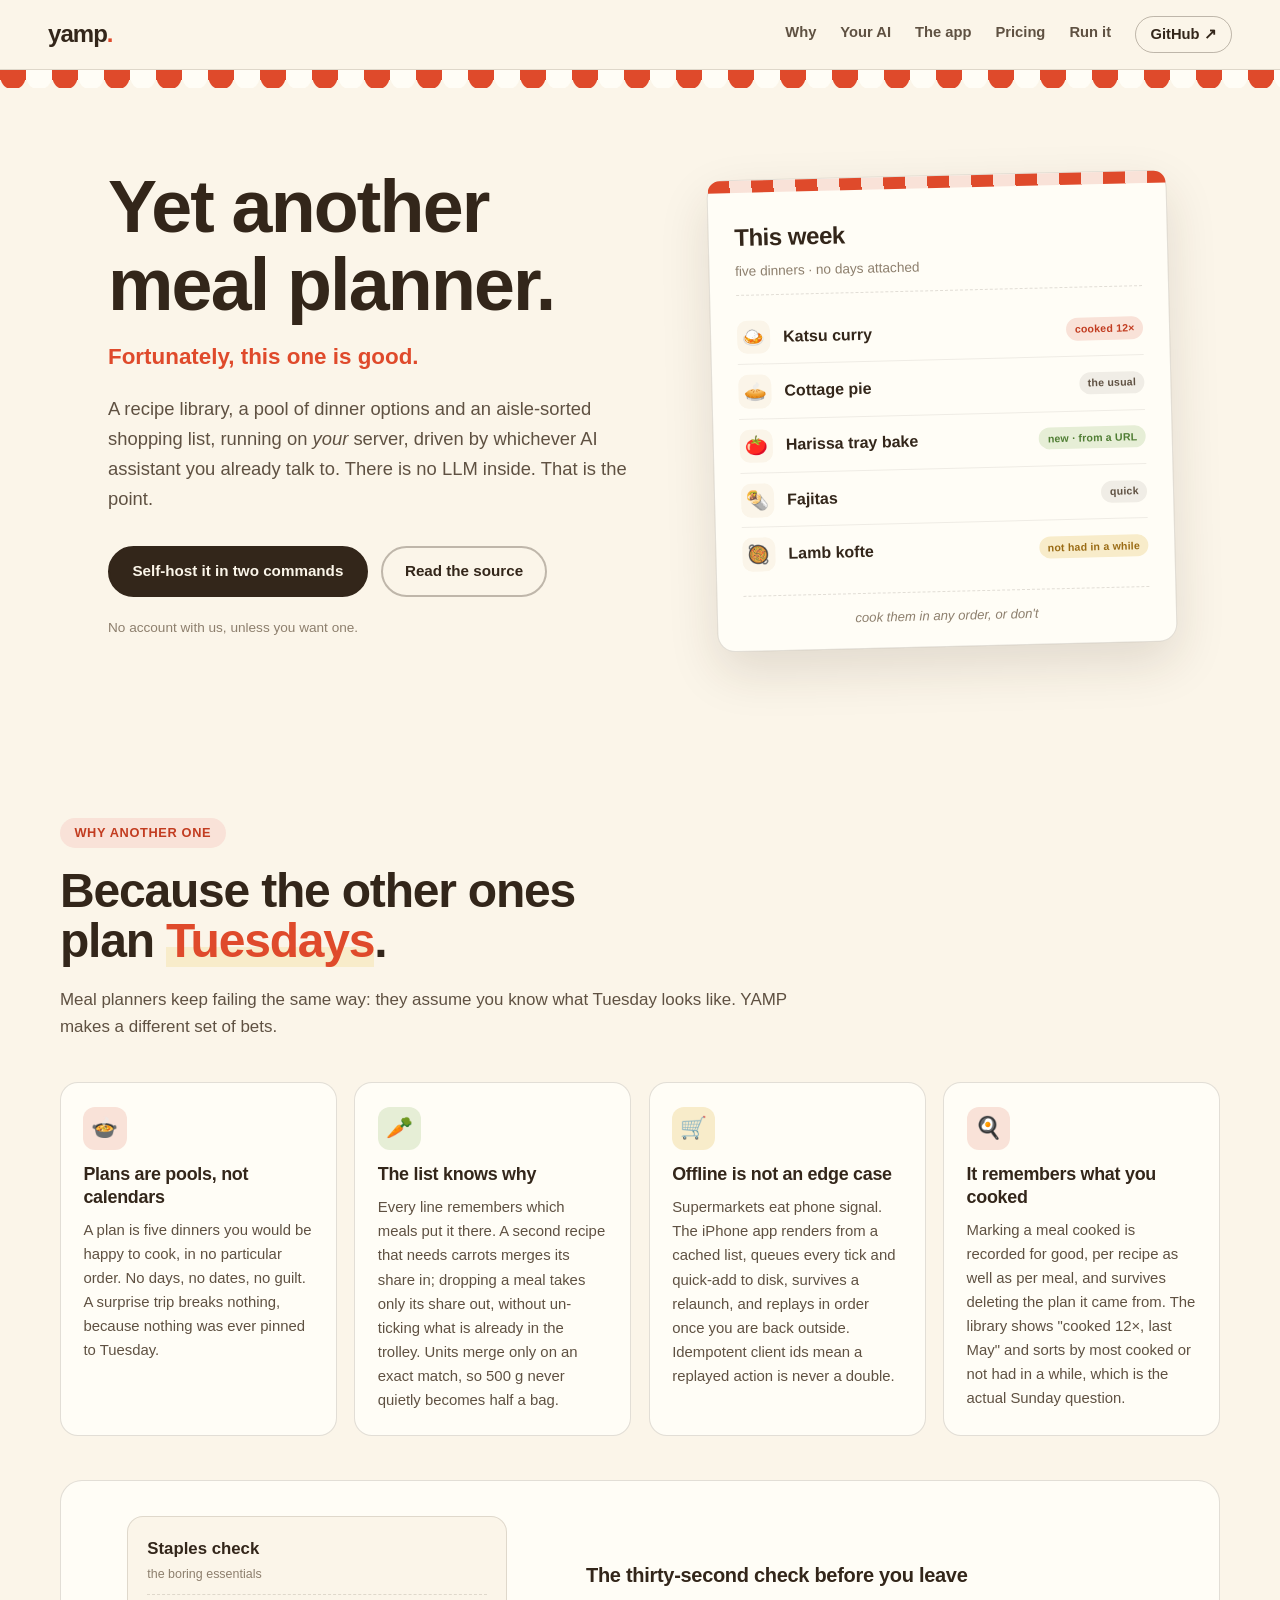
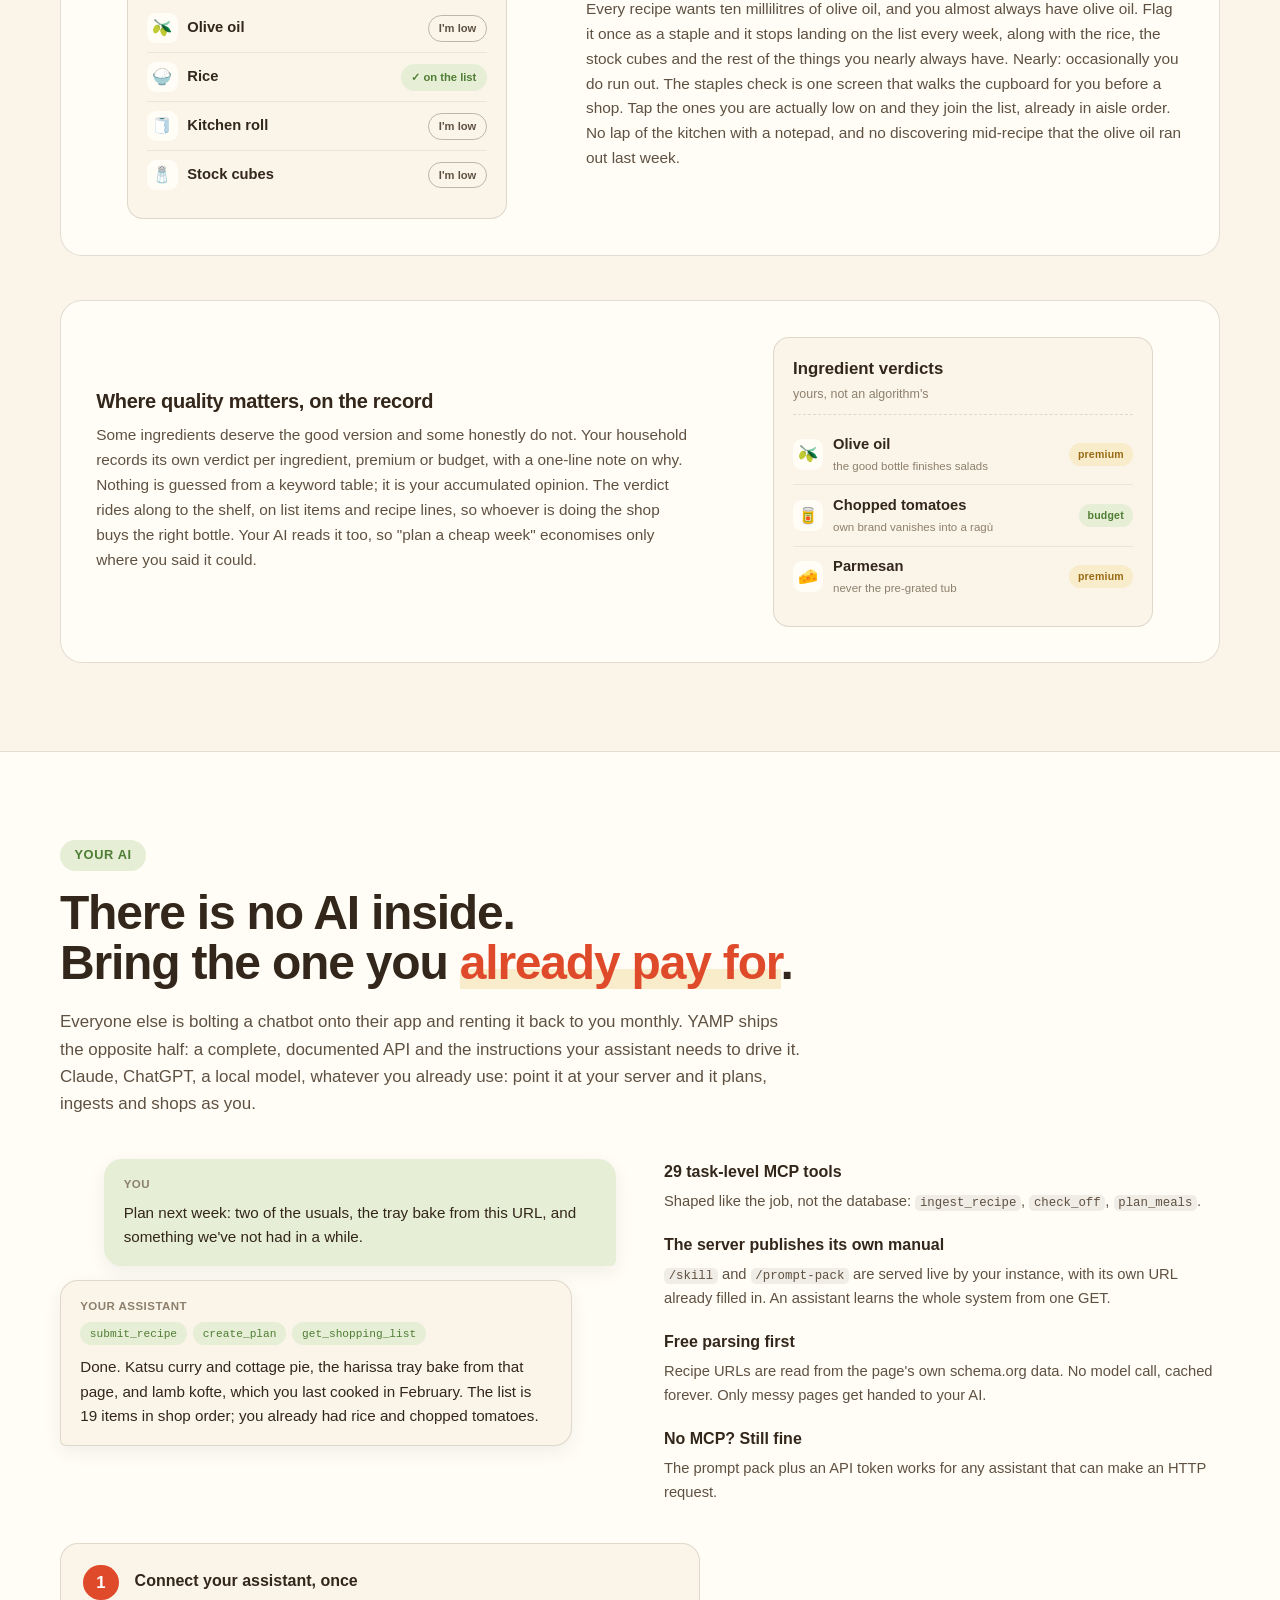
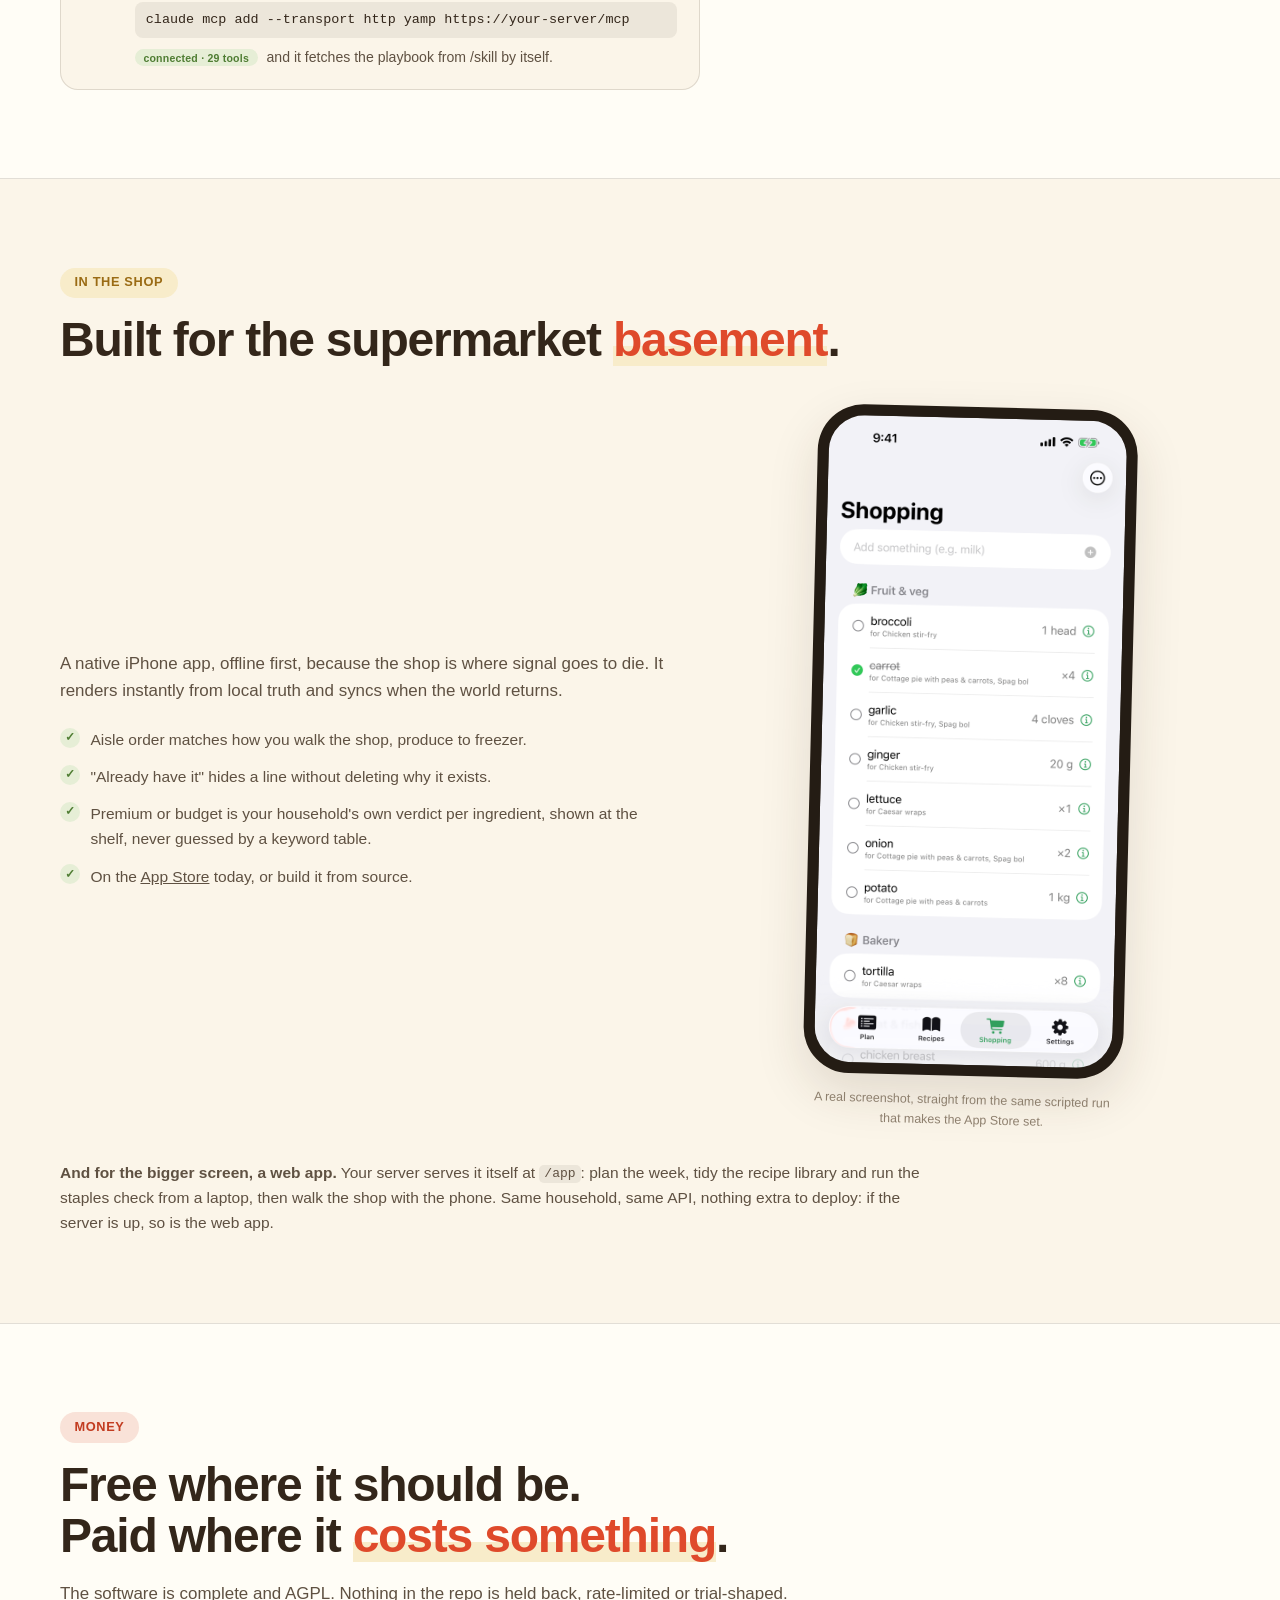
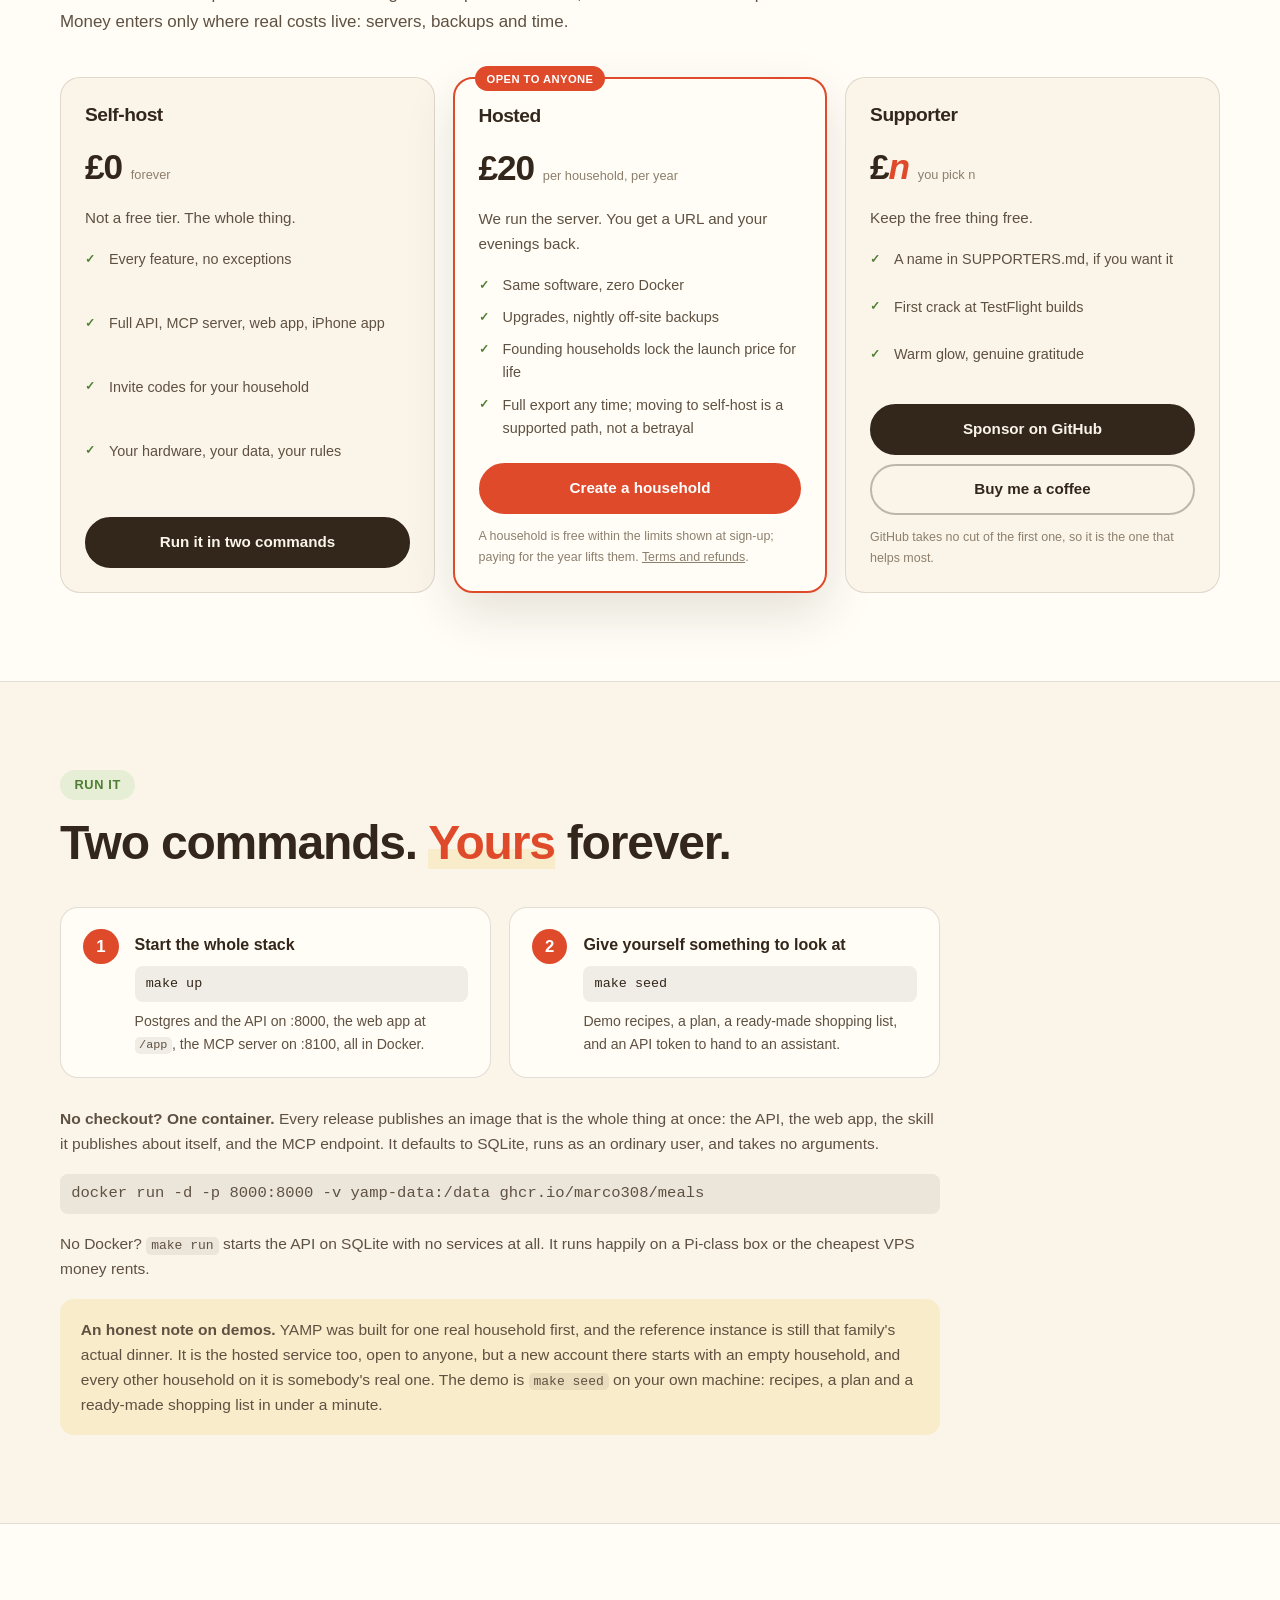
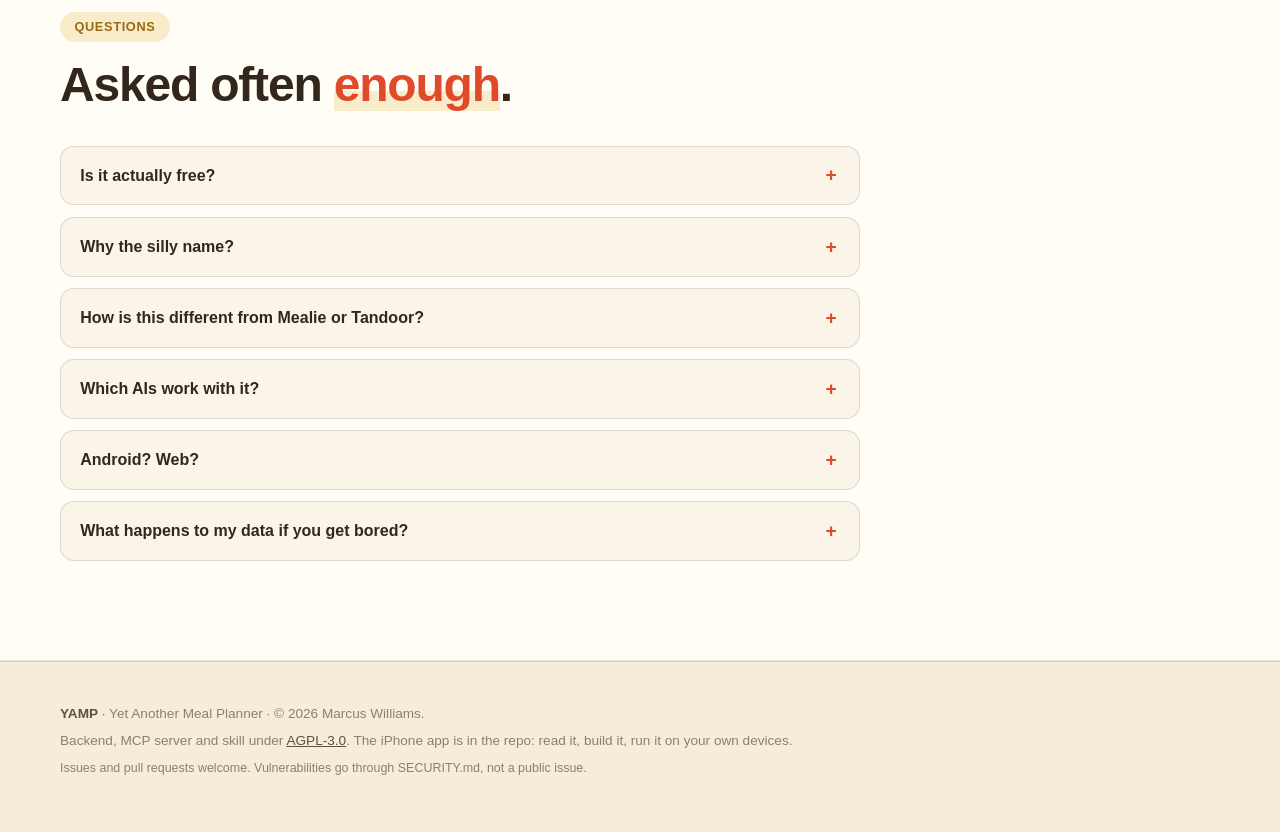
==== docs/index.html @ cab801c5 "Site: the hosted tier is open, not a waitlist The honest note on demos said registration on the refe" ====
<!doctype html>
<html lang="en-GB">
<head>
<meta charset="utf-8">
<meta name="viewport" content="width=device-width, initial-scale=1">
<title>YAMP · Yet Another Meal Planner</title>
<meta name="description" content="Yet Another Meal Planner: a self-hosted recipe library, meal-options planner and aisle-sorted shopping list, driven by whichever AI assistant you already use. AGPL, no LLM inside, free to run yourself, hosted if you'd rather.">
<meta name="theme-color" content="#fbf5e9">
<meta property="og:title" content="YAMP · Yet Another Meal Planner">
<meta property="og:description" content="Self-hosted. No LLM inside. Plans without days, a shopping list that knows why, and an API your own AI can drive.">
<meta property="og:type" content="website">
<!-- bump ?v= whenever site.css changes: the HTML is always revalidated,
     so a new query string forces every browser past its cached stylesheet -->
<link rel="stylesheet" href="assets/site.css?v=3">
<link rel="icon" href="data:image/svg+xml,<svg xmlns='http://www.w3.org/2000/svg' viewBox='0 0 100 100'><text y='.9em' font-size='90'>🍳</text></svg>">
</head>
<body>

<header class="masthead">
  <a class="wordmark" href="#top">yamp<span class="dot">.</span></a>
  <nav aria-label="Sections">
    <a href="#why">Why</a>
    <a href="#ai">Your AI</a>
    <a href="#app">The app</a>
    <a href="#pricing">Pricing</a>
    <a href="#run">Run it</a>
    <a class="ghost" href="https://github.com/marco308/meals">GitHub&nbsp;↗</a>
  </nav>
</header>
<div class="awning" aria-hidden="true"></div>

<main id="top">

<!-- ═══════════════════════════ hero ═══════════════════════════ -->
<section class="hero">
  <div class="hero-copy">
    <h1>Yet another <br>meal planner.</h1>
    <p class="punch">Fortunately, this one is good.</p>
    <p class="lede">
      A recipe library, a pool of dinner options and an aisle-sorted shopping
      list, running on <em>your</em> server, driven by whichever AI assistant
      you already talk to. There is no LLM inside. That is the point.
    </p>
    <div class="cta">
      <a class="btn" href="#run">Self-host it in two commands</a>
      <a class="btn ghost" href="https://github.com/marco308/meals">Read the source</a>
    </div>
    <p class="footnote">
      No account with us, unless you want one.
    </p>
  </div>

  <figure class="menu-card" aria-label="A weekly plan: five dinner options with no days attached">
    <div class="menu-awning" aria-hidden="true"></div>
    <p class="menu-title">This week</p>
    <p class="menu-sub">five dinners · no days attached</p>
    <ul class="menu-list">
      <li><span class="m-emoji">🍛</span><span class="m-name">Katsu curry</span><i class="tag red">cooked 12×</i></li>
      <li><span class="m-emoji">🥧</span><span class="m-name">Cottage pie</span><i class="tag plain">the usual</i></li>
      <li><span class="m-emoji">🍅</span><span class="m-name">Harissa tray bake</span><i class="tag green">new · from a URL</i></li>
      <li><span class="m-emoji">🌯</span><span class="m-name">Fajitas</span><i class="tag plain">quick</i></li>
      <li><span class="m-emoji">🥘</span><span class="m-name">Lamb kofte</span><i class="tag butter">not had in a while</i></li>
    </ul>
    <p class="menu-foot">cook them in any order, or don't</p>
  </figure>
</section>

<!-- ═══════════════════════ why another one ═══════════════════════ -->
<section id="why" class="band">
  <p class="kicker"><span class="k-tag red">Why another one</span></p>
  <h2>Because the other ones <br>plan <mark>Tuesdays</mark>.</h2>
  <p class="band-lede">
    Meal planners keep failing the same way: they assume you know what Tuesday
    looks like. YAMP makes a different set of bets.
  </p>

  <div class="cards">
    <article class="card">
      <span class="c-emoji tint-red">🍲</span>
      <h3>Plans are pools, not calendars</h3>
      <p>
        A plan is five dinners you would be happy to cook, in no particular
        order. No days, no dates, no guilt. A surprise trip breaks nothing,
        because nothing was ever pinned to Tuesday.
      </p>
    </article>
    <article class="card">
      <span class="c-emoji tint-green">🥕</span>
      <h3>The list knows why</h3>
      <p>
        Every line remembers which meals put it there. A second recipe that
        needs carrots merges its share in; dropping a meal takes only its share
        out, without un-ticking what is already in the trolley. Units merge
        only on an exact match, so 500&nbsp;g never quietly becomes half a bag.
      </p>
    </article>
    <article class="card">
      <span class="c-emoji tint-butter">🛒</span>
      <h3>Offline is not an edge case</h3>
      <p>
        Supermarkets eat phone signal. The iPhone app renders from a cached
        list, queues every tick and quick-add to disk, survives a relaunch,
        and replays in order once you are back outside. Idempotent client ids
        mean a replayed action is never a double.
      </p>
    </article>
    <article class="card">
      <span class="c-emoji tint-red">🍳</span>
      <h3>It remembers what you cooked</h3>
      <p>
        Marking a meal cooked is recorded for good, per recipe as well as per
        meal, and survives deleting the plan it came from. The library shows
        "cooked 12×, last May" and sorts by most cooked or not had in a
        while, which is the actual Sunday question.
      </p>
    </article>
  </div>

  <div class="staples">
    <div class="staples-mock" role="img" aria-label="The staples check: each staple with a button to say you are low on it">
      <p class="st-title">Staples check</p>
      <p class="st-sub">the boring essentials</p>
      <div class="st-row"><span class="st-emoji">🫒</span><span class="st-name">Olive oil</span><i class="st-btn">I'm low</i></div>
      <div class="st-row"><span class="st-emoji">🍚</span><span class="st-name">Rice</span><i class="st-btn added">✓ on the list</i></div>
      <div class="st-row"><span class="st-emoji">🧻</span><span class="st-name">Kitchen roll</span><i class="st-btn">I'm low</i></div>
      <div class="st-row"><span class="st-emoji">🧂</span><span class="st-name">Stock cubes</span><i class="st-btn">I'm low</i></div>
    </div>
    <div class="staples-copy">
      <h3>The thirty-second check before you leave</h3>
      <p>
        Every recipe wants ten millilitres of olive oil, and you almost always
        have olive oil. Flag it once as a staple and it stops landing on the
        list every week, along with the rice, the stock cubes and the rest of
        the things you nearly always have. Nearly: occasionally you do run
        out. The staples check is one screen that walks the cupboard for you
        before a shop. Tap the ones you are actually low on and they join the
        list, already in aisle order. No lap of the kitchen with a notepad,
        and no discovering mid-recipe that the olive oil ran out last week.
      </p>
    </div>
  </div>

  <div class="staples rev">
    <div class="staples-copy">
      <h3>Where quality matters, on the record</h3>
      <p>
        Some ingredients deserve the good version and some honestly do not.
        Your household records its own verdict per ingredient, premium or
        budget, with a one-line note on why. Nothing is guessed from a keyword
        table; it is your accumulated opinion. The verdict rides along to the
        shelf, on list items and recipe lines, so whoever is doing the shop
        buys the right bottle. Your AI reads it too, so "plan a cheap week"
        economises only where you said it could.
      </p>
    </div>
    <div class="staples-mock" role="img" aria-label="Ingredient verdicts: each ingredient marked premium or budget with the household's note">
      <p class="st-title">Ingredient verdicts</p>
      <p class="st-sub">yours, not an algorithm's</p>
      <div class="st-row">
        <span class="st-emoji">🫒</span>
        <span class="st-item"><span class="st-name">Olive oil</span><span class="st-note">the good bottle finishes salads</span></span>
        <i class="tag butter">premium</i>
      </div>
      <div class="st-row">
        <span class="st-emoji">🥫</span>
        <span class="st-item"><span class="st-name">Chopped tomatoes</span><span class="st-note">own brand vanishes into a ragù</span></span>
        <i class="tag green">budget</i>
      </div>
      <div class="st-row">
        <span class="st-emoji">🧀</span>
        <span class="st-item"><span class="st-name">Parmesan</span><span class="st-note">never the pre-grated tub</span></span>
        <i class="tag butter">premium</i>
      </div>
    </div>
  </div>
</section>

<!-- ═══════════════════════ your ai ═══════════════════════ -->
<section id="ai" class="band alt">
  <p class="kicker"><span class="k-tag green">Your AI</span></p>
  <h2>There is no AI inside. <br>Bring the one you <mark>already pay for</mark>.</h2>
  <p class="band-lede">
    Everyone else is bolting a chatbot onto their app and renting it back to
    you monthly. YAMP ships the opposite half: a complete, documented API and
    the instructions your assistant needs to drive it. Claude, ChatGPT, a
    local model, whatever you already use: point it at your server and it
    plans, ingests and shops as you.
  </p>

  <div class="split">
    <div class="chat" role="img" aria-label="Example conversation between a user and their AI assistant">
      <p class="turn you"><span>You</span>Plan next week: two of the usuals, the tray bake from this URL, and something we've not had in a while.</p>
      <p class="turn ai"><span>Your assistant</span>
        <span class="tools"><b>submit_recipe</b><b>create_plan</b><b>get_shopping_list</b></span>
        Done. Katsu curry and cottage pie, the harissa tray bake from that
        page, and lamb kofte, which you last cooked in February. The list is
        19 items in shop order; you already had rice and chopped tomatoes.
      </p>
    </div>

    <div class="facts">
      <div class="fact">
        <h4>29 task-level MCP tools</h4>
        <p>Shaped like the job, not the database: <span class="mono">ingest_recipe</span>, <span class="mono">check_off</span>, <span class="mono">plan_meals</span>.</p>
      </div>
      <div class="fact">
        <h4>The server publishes its own manual</h4>
        <p><span class="mono">/skill</span> and <span class="mono">/prompt-pack</span> are served live by your instance, with its own URL already filled in. An assistant learns the whole system from one GET.</p>
      </div>
      <div class="fact">
        <h4>Free parsing first</h4>
        <p>Recipe URLs are read from the page's own schema.org data. No model call, cached forever. Only messy pages get handed to your AI.</p>
      </div>
      <div class="fact">
        <h4>No MCP? Still fine</h4>
        <p>The prompt pack plus an API token works for any assistant that can make an HTTP request.</p>
      </div>
    </div>
  </div>

  <div class="steps one">
    <div class="step">
      <span class="s-num">1</span>
      <div>
        <p class="s-label">Connect your assistant, once</p>
        <p class="s-cmd">claude mcp add --transport http yamp https://your-server/mcp</p>
        <p class="s-note"><span class="tag green">connected · 29 tools</span> and it fetches the playbook from /skill by itself.</p>
      </div>
    </div>
  </div>
</section>

<!-- ═══════════════════════ the app ═══════════════════════ -->
<section id="app" class="band">
  <p class="kicker"><span class="k-tag butter">In the shop</span></p>
  <h2>Built for the supermarket <mark>basement</mark>.</h2>

  <div class="split reverse">
    <div class="app-copy">
      <p class="band-lede left">
        A native iPhone app, offline first, because the shop is where signal
        goes to die. It renders instantly from local truth and syncs when the
        world returns.
      </p>
      <ul class="ticks">
        <li>Aisle order matches how you walk the shop, produce to freezer.</li>
        <li>"Already have it" hides a line without deleting why it exists.</li>
        <li>Premium or budget is your household's own verdict per ingredient, shown at the shelf, never guessed by a keyword table.</li>
        <li>On the <a href="https://apps.apple.com/gb/app/yet-another-meal-planner/id6794266229">App&nbsp;Store</a> today, or build it from source.</li>
      </ul>
    </div>

    <figure class="shot-wrap">
      <div class="bezel">
        <img src="assets/app-shopping-list.png" width="660" height="1434"
             alt="The shopping list mid-shop: items grouped by aisle, a few already ticked, and under each item the meals that need it">
      </div>
      <figcaption>A real screenshot, straight from the same scripted run that makes the App&nbsp;Store set.</figcaption>
    </figure>
  </div>

  <div class="run-notes">
    <p>
      <b>And for the bigger screen, a web app.</b> Your server serves it
      itself at <span class="mono">/app</span>: plan the week, tidy the
      recipe library and run the staples check from a laptop, then walk the
      shop with the phone. Same household, same API, nothing extra to
      deploy: if the server is up, so is the web app.
    </p>
  </div>
</section>

<!-- ═══════════════════════ pricing ═══════════════════════ -->
<section id="pricing" class="band alt">
  <p class="kicker"><span class="k-tag red">Money</span></p>
  <h2>Free where it should be. <br>Paid where it <mark>costs something</mark>.</h2>
  <p class="band-lede">
    The software is complete and AGPL. Nothing in the repo is held back,
    rate-limited or trial-shaped. Money enters only where real costs live:
    servers, backups and time.
  </p>

  <div class="tiers">
    <article class="tier">
      <h3>Self-host</h3>
      <p class="price">£0 <span>forever</span></p>
      <p class="tier-lede">Not a free tier. The whole thing.</p>
      <ul>
        <li>Every feature, no exceptions</li>
        <li>Full API, MCP server, web app, iPhone app</li>
        <li>Invite codes for your household</li>
        <li>Your hardware, your data, your rules</li>
      </ul>
      <a class="btn" href="#run">Run it in two commands</a>
    </article>

    <article class="tier featured">
      <p class="flag">open to anyone</p>
      <h3>Hosted</h3>
      <p class="price">£20 <span>per household, per year</span></p>
      <p class="tier-lede">We run the server. You get a URL and your evenings back.</p>
      <ul>
        <li>Same software, zero Docker</li>
        <li>Upgrades, nightly off-site backups</li>
        <li>Founding households lock the launch price for life</li>
        <li>Full export any time; moving to self-host is a supported path, not a betrayal</li>
      </ul>
      <a class="btn hot" href="https://meals.marcuslab.uk/app/">Create a household</a>
      <p class="small">A household is free within the limits shown at sign-up; paying for the year lifts them. <a href="https://meals.marcuslab.uk/terms">Terms and refunds</a>.</p>
    </article>

    <article class="tier">
      <h3>Supporter</h3>
      <p class="price">£<em>n</em> <span>you pick n</span></p>
      <p class="tier-lede">Keep the free thing free.</p>
      <ul>
        <li>A name in SUPPORTERS.md, if you want it</li>
        <li>First crack at TestFlight builds</li>
        <li>Warm glow, genuine gratitude</li>
      </ul>
      <a class="btn" href="https://github.com/sponsors/marco308">Sponsor on GitHub</a>
      <a class="btn ghost" href="https://buymeacoffee.com/marcuslab">Buy me a coffee</a>
      <p class="small">GitHub takes no cut of the first one, so it is the one that helps most.</p>
    </article>
  </div>

</section>

<!-- ═══════════════════════ run it ═══════════════════════ -->
<section id="run" class="band">
  <p class="kicker"><span class="k-tag green">Run it</span></p>
  <h2>Two commands. <mark>Yours</mark> forever.</h2>

  <div class="steps">
    <div class="step">
      <span class="s-num">1</span>
      <div>
        <p class="s-label">Start the whole stack</p>
        <p class="s-cmd">make up</p>
        <p class="s-note">Postgres and the API on :8000, the web app at <span class="mono">/app</span>, the MCP server on :8100, all in Docker.</p>
      </div>
    </div>
    <div class="step">
      <span class="s-num">2</span>
      <div>
        <p class="s-label">Give yourself something to look at</p>
        <p class="s-cmd">make seed</p>
        <p class="s-note">Demo recipes, a plan, a ready-made shopping list, and an API token to hand to an assistant.</p>
      </div>
    </div>
  </div>

  <div class="run-notes">
    <p>
      <b>No checkout? One container.</b> Every release publishes an image that
      is the whole thing at once: the API, the web app, the skill it publishes
      about itself, and the MCP endpoint. It defaults to SQLite, runs as an
      ordinary user, and takes no arguments.
    </p>
    <p class="s-cmd">docker run -d -p 8000:8000 -v yamp-data:/data ghcr.io/marco308/meals</p>
    <p>
      No Docker? <span class="mono">make run</span> starts the API on SQLite
      with no services at all. It runs happily on a Pi-class box or the
      cheapest VPS money rents.
    </p>
    <p class="honest">
      <b>An honest note on demos.</b> YAMP was built for one real household
      first, and the reference instance is still that family's actual
      dinner. It is the hosted service too, open to anyone, but a new
      account there starts with an empty household, and every other
      household on it is somebody's real one. The demo is
      <span class="mono">make seed</span> on your own machine: recipes, a
      plan and a ready-made shopping list in under a minute.
    </p>
  </div>
</section>

<!-- ═══════════════════════ faq ═══════════════════════ -->
<section id="faq" class="band alt">
  <p class="kicker"><span class="k-tag butter">Questions</span></p>
  <h2>Asked often <mark>enough</mark>.</h2>

  <div class="faq">
    <details>
      <summary>Is it actually free?</summary>
      <p>
        Yes. AGPL-3.0, the whole application. The hosted tier exists because
        some people would rather pay than run Docker, not because the free
        one is crippled.
      </p>
    </details>
    <details>
      <summary>Why the silly name?</summary>
      <p>
        Because the world did not need another meal planner, and yet the
        existing ones kept planning Tuesdays. The name keeps us honest about
        what this is: the meal planner you end up writing after the others
        annoy you.
      </p>
    </details>
    <details>
      <summary>How is this different from Mealie or Tandoor?</summary>
      <p>
        They are excellent recipe managers with big communities; if you want a
        recipe wiki, use them happily. YAMP is a planning and shopping tool
        first: plans without days, a provenance-aware list that works in a
        basement, and an API designed to be driven by an AI rather than
        browsed by a human. Run it next to Mealie. It will not be offended.
      </p>
    </details>
    <details>
      <summary>Which AIs work with it?</summary>
      <p>
        Anything that speaks MCP connects in one command. Anything that can
        make an HTTP request works with the prompt pack and a token. The
        server itself has no LLM and never calls one, so there is no model
        bill hiding in your grocery list.
      </p>
    </details>
    <details>
      <summary>Android? Web?</summary>
      <p>
        Web ships in the box: your server serves the web app itself at
        <span class="mono">/app</span>, same-origin with the API, nothing
        extra to run. The API is open and documented, and the iPhone and web
        apps are just two clients of it; an Android client is a pull request
        we would take seriously, and your AI can already drive everything
        from any platform today.
      </p>
    </details>
    <details>
      <summary>What happens to my data if you get bored?</summary>
      <p>
        Self-hosters: nothing, which is the point. Hosted households: full
        export at any time, and the exact same software runs at home. The bus
        factor is documented rather than denied.
      </p>
    </details>
  </div>
</section>

</main>

<footer>
  <p><b>YAMP</b> · Yet Another Meal Planner · © 2026 Marcus Williams.</p>
  <p>
    Backend, MCP server and skill under
    <a href="https://github.com/marco308/meals/blob/main/LICENSE">AGPL-3.0</a>.
    The iPhone app is in the repo: read it, build it, run it on your own devices.
  </p>
  <p class="thin">
    Issues and pull requests welcome. Vulnerabilities go through SECURITY.md,
    not a public issue.
  </p>
</footer>

</body>
</html>
---- docs/assets/site.css ----
/* YAMP marketing page.
   Aesthetic: Sunday market. Warm cream, rounded friendly type, awning
   stripes, food-forward props (a weekly menu card, a phone in the shop).
   Hand-written, no build step, no JavaScript, no external requests:
   this file and index.html are the whole site. */

:root {
  --cream:     #fbf5e9;
  --cream-2:   #f5edda;
  --card:      #fffdf6;
  --ink:       #33261a;
  --ink-soft:  #5f5142;
  --ink-mute:  #8d7f6d;
  --tomato:    #df4a2b;
  --tomato-dk: #c23c20;
  --leek:      #4f7d33;
  --butter:    #e8a53a;
  --tint-red:    #f9e2d8;
  --tint-green:  #e6eed6;
  --tint-butter: #f8ecca;
  --line:      rgba(51, 38, 26, .14);
  --line-2:    rgba(51, 38, 26, .3);

  --display: ui-rounded, "SF Pro Rounded", -apple-system, BlinkMacSystemFont, "Segoe UI", Roboto, sans-serif;
  --body: -apple-system, BlinkMacSystemFont, "Segoe UI", Roboto, "Helvetica Neue", Arial, sans-serif;
  --mono: ui-monospace, "SF Mono", Menlo, Consolas, monospace;

  --page: 1160px;
  --ease: cubic-bezier(.22, 1, .36, 1);
  --shadow: 0 20px 50px rgba(51, 38, 26, .13);
}

*, *::before, *::after { box-sizing: border-box; }

html { scroll-behavior: smooth; }

body {
  margin: 0;
  background: var(--cream);
  color: var(--ink);
  font-family: var(--body);
  font-size: 17px;
  line-height: 1.62;
  -webkit-font-smoothing: antialiased;
  overflow-x: hidden;
}

a { color: inherit; }
em { font-style: italic; }

h1, h2, h3 {
  font-family: var(--display);
  font-weight: 800;
  letter-spacing: -.025em;
  line-height: 1.05;
  margin: 0;
}

mark {
  background: linear-gradient(transparent 62%, var(--tint-butter) 62%);
  color: var(--tomato);
}

.mono {
  font-family: var(--mono);
  font-size: .84em;
  background: rgba(51, 38, 26, .07);
  padding: .1em .38em;
  border-radius: 5px;
  white-space: nowrap;
}

::selection { background: var(--tomato); color: var(--cream); }

/* ── little labels used everywhere ────────────────────────────────── */

.tag {
  font-style: normal;
  font-family: var(--display);
  font-weight: 700;
  font-size: .66rem;
  letter-spacing: .02em;
  border-radius: 999px;
  padding: .16rem .55rem;
  white-space: nowrap;
}
.tag.red    { background: var(--tint-red); color: var(--tomato-dk); }
.tag.green  { background: var(--tint-green); color: var(--leek); }
.tag.butter { background: var(--tint-butter); color: #9a6b14; }
.tag.plain  { background: rgba(51, 38, 26, .07); color: var(--ink-soft); }

/* ── masthead + awning ────────────────────────────────────────────── */

.masthead {
  position: sticky;
  top: 0;
  z-index: 100;
  display: flex;
  align-items: center;
  justify-content: space-between;
  gap: 2rem;
  padding: .95rem clamp(1.2rem, 4vw, 3rem);
  background: color-mix(in srgb, var(--cream) 88%, transparent);
  backdrop-filter: blur(10px);
  border-bottom: 1px solid var(--line);
}

.wordmark {
  font-family: var(--display);
  font-size: 1.5rem;
  font-weight: 800;
  letter-spacing: -.04em;
  text-decoration: none;
}
.wordmark .dot { color: var(--tomato); }

.masthead nav {
  display: flex;
  align-items: center;
  gap: 1.5rem;
  font-family: var(--display);
  font-weight: 600;
  font-size: .92rem;
}
.masthead nav a {
  text-decoration: none;
  color: var(--ink-soft);
  padding-bottom: 2px;
  border-bottom: 2px solid transparent;
  transition: color .2s, border-color .2s;
}
.masthead nav a:hover { color: var(--ink); border-bottom-color: var(--tomato); }
.masthead nav a.ghost {
  border: 1.5px solid var(--line-2);
  border-radius: 999px;
  padding: .34rem .9rem;
  color: var(--ink);
}
.masthead nav a.ghost:hover { background: var(--ink); color: var(--cream); border-color: var(--ink); }

/* striped market awning with a scalloped hem */
.awning {
  position: relative;
  height: 10px;
  background: repeating-linear-gradient(90deg,
    var(--tomato) 0 26px, var(--card) 26px 52px);
}
.awning::after {
  content: "";
  position: absolute;
  top: 100%;
  left: 0;
  right: 0;
  height: 8px;
  background:
    radial-gradient(circle at 13px -3px, var(--tomato) 12px, transparent 13px) 0 0 / 52px 8px repeat-x,
    radial-gradient(circle at 13px -3px, var(--card) 12px, transparent 13px) 26px 0 / 52px 8px repeat-x;
}

/* ── hero ─────────────────────────────────────────────────────────── */

.hero {
  position: relative;
  max-width: var(--page);
  margin: 0 auto;
  padding: clamp(3.2rem, 7vw, 5.5rem) clamp(1.2rem, 4vw, 3rem) clamp(3rem, 6vw, 5rem);
  display: grid;
  grid-template-columns: minmax(0, 1.08fr) minmax(0, .92fr);
  gap: clamp(2rem, 5vw, 4.5rem);
  align-items: center;
}

.hero h1 { font-size: clamp(2.7rem, 6vw, 4.6rem); }

.punch {
  font-family: var(--display);
  font-weight: 700;
  font-size: clamp(1.1rem, 2.2vw, 1.4rem);
  color: var(--tomato);
  margin: 1rem 0 0;
}

.lede {
  color: var(--ink-soft);
  font-size: clamp(1.02rem, 1.9vw, 1.15rem);
  max-width: 34em;
  margin: 1.2rem 0 0;
}

.cta { display: flex; flex-wrap: wrap; gap: .8rem; margin-top: 2rem; }

.btn {
  font-family: var(--display);
  font-weight: 700;
  font-size: .95rem;
  text-decoration: none;
  text-align: center;
  background: var(--ink);
  color: var(--cream);
  border: 2px solid var(--ink);
  border-radius: 999px;
  padding: .7rem 1.4rem;
  transition: transform .18s var(--ease), background .18s, color .18s, border-color .18s;
}
.btn:hover { transform: translateY(-2px); background: var(--tomato); border-color: var(--tomato); color: #fff; }
.btn.ghost { background: transparent; color: var(--ink); border-color: var(--line-2); }
.btn.ghost:hover { border-color: var(--ink); background: rgba(51, 38, 26, .06); color: var(--ink); }
.btn.hot { background: var(--tomato); border-color: var(--tomato); color: #fff; }
.btn.hot:hover { background: var(--ink); border-color: var(--ink); color: var(--cream); }

.footnote {
  font-size: .85rem;
  color: var(--ink-mute);
  margin-top: 1.3rem;
}

/* ── the weekly menu card ─────────────────────────────────────────── */

.menu-card {
  margin: 0;
  position: relative;
  background: var(--card);
  border: 1.5px solid var(--line);
  border-radius: 18px;
  box-shadow: var(--shadow);
  padding: 1.5rem 1.6rem 1.2rem;
  transform: rotate(-1.4deg);
  transition: transform .35s var(--ease);
}
.menu-card:hover { transform: rotate(0); }

.menu-awning {
  position: absolute;
  top: 0;
  left: 0;
  right: 0;
  height: 12px;
  border-radius: 16px 16px 0 0;
  background: repeating-linear-gradient(90deg,
    var(--tomato) 0 22px, var(--tint-red) 22px 44px);
}

.menu-title {
  font-family: var(--display);
  font-weight: 800;
  font-size: 1.5rem;
  letter-spacing: -.02em;
  margin: .9rem 0 0;
}
.menu-sub {
  font-size: .85rem;
  color: var(--ink-mute);
  margin: .15rem 0 .9rem;
  padding-bottom: .8rem;
  border-bottom: 1.5px dashed var(--line);
}

.menu-list {
  list-style: none;
  margin: 0;
  padding: 0;
}
.menu-list li {
  display: flex;
  align-items: center;
  gap: .8rem;
  padding: .62rem 0;
}
.menu-list li + li { border-top: 1px solid rgba(51, 38, 26, .08); }
.m-emoji {
  flex: none;
  width: 2.1rem;
  height: 2.1rem;
  display: grid;
  place-items: center;
  font-size: 1.15rem;
  background: var(--cream);
  border-radius: 10px;
}
.m-name {
  font-family: var(--display);
  font-weight: 700;
  font-size: 1rem;
}
.menu-list .tag { margin-left: auto; }

.menu-foot {
  margin: .9rem 0 0;
  padding-top: .8rem;
  border-top: 1.5px dashed var(--line);
  text-align: center;
  font-size: .82rem;
  font-style: italic;
  color: var(--ink-mute);
}

/* ── bands & section furniture ────────────────────────────────────── */

.band {
  padding: clamp(3.2rem, 7vw, 5.5rem)
           max(clamp(1.2rem, 4vw, 3rem), calc((100% - var(--page)) / 2));
}
.band.alt {
  background: var(--card);
  border-top: 1px solid var(--line);
  border-bottom: 1px solid var(--line);
}

.kicker { margin: 0 0 1.1rem; }
.k-tag {
  display: inline-block;
  font-family: var(--display);
  font-weight: 800;
  font-size: .8rem;
  letter-spacing: .05em;
  text-transform: uppercase;
  border-radius: 999px;
  padding: .3rem .9rem;
}
.k-tag.red    { background: var(--tint-red); color: var(--tomato-dk); }
.k-tag.green  { background: var(--tint-green); color: var(--leek); }
.k-tag.butter { background: var(--tint-butter); color: #9a6b14; }

.band h2 {
  font-size: clamp(1.9rem, 4.4vw, 3rem);
  max-width: 18em;
}

.band-lede {
  color: var(--ink-soft);
  font-size: 1.06rem;
  max-width: 44em;
  margin: 1.2rem 0 0;
}
.band-lede.left { margin-top: 0; }

/* ── why: cards ───────────────────────────────────────────────────── */

.cards {
  display: grid;
  grid-template-columns: repeat(auto-fit, minmax(250px, 1fr));
  gap: 1.1rem;
  margin-top: 2.6rem;
}
.card {
  background: var(--card);
  border: 1.5px solid var(--line);
  border-radius: 18px;
  padding: 1.5rem 1.4rem 1.4rem;
  transition: transform .25s var(--ease), box-shadow .25s;
}
.band.alt .card { background: var(--cream); }
.card:hover { transform: translateY(-4px); box-shadow: var(--shadow); }
.c-emoji {
  display: grid;
  place-items: center;
  width: 2.7rem;
  height: 2.7rem;
  font-size: 1.35rem;
  border-radius: 12px;
}
.c-emoji.tint-red    { background: var(--tint-red); }
.c-emoji.tint-green  { background: var(--tint-green); }
.c-emoji.tint-butter { background: var(--tint-butter); }
.card h3 { font-size: 1.12rem; margin-top: .8rem; letter-spacing: -.015em; line-height: 1.25; }
.card p { color: var(--ink-soft); font-size: .93rem; margin: .6rem 0 0; }

/* ── ai: chat + facts ─────────────────────────────────────────────── */

.split {
  display: grid;
  grid-template-columns: minmax(0, 1fr) minmax(0, 1fr);
  gap: clamp(1.6rem, 4vw, 3rem);
  margin-top: 2.6rem;
  align-items: start;
}

.chat {
  display: flex;
  flex-direction: column;
  gap: .9rem;
}
.turn {
  margin: 0;
  padding: 1rem 1.2rem;
  border-radius: 18px;
  font-size: .95rem;
  max-width: 92%;
  box-shadow: 0 6px 18px rgba(51, 38, 26, .07);
}
.turn span:first-child {
  display: block;
  font-family: var(--display);
  font-weight: 700;
  font-size: .72rem;
  letter-spacing: .04em;
  text-transform: uppercase;
  color: var(--ink-mute);
  margin-bottom: .4rem;
}
.turn.you {
  align-self: flex-end;
  background: var(--tint-green);
  border-bottom-right-radius: 6px;
}
.turn.ai {
  align-self: flex-start;
  background: var(--card);
  border: 1.5px solid var(--line);
  border-bottom-left-radius: 6px;
}
.band.alt .turn.ai { background: var(--cream); }
.tools {
  display: flex;
  flex-wrap: wrap;
  gap: .4rem;
  margin: 0 0 .6rem;
}
.tools b {
  font-family: var(--mono);
  font-weight: 500;
  font-size: .7rem;
  color: var(--leek);
  background: var(--tint-green);
  border-radius: 999px;
  padding: .16rem .6rem;
}

.facts { display: grid; gap: 1.15rem; }
.fact h4 {
  font-family: var(--display);
  font-weight: 800;
  font-size: 1rem;
  margin: 0;
}
.fact p { color: var(--ink-soft); font-size: .92rem; margin: .3rem 0 0; }

/* ── steps (commands without the terminal) ────────────────────────── */

.steps {
  display: grid;
  grid-template-columns: repeat(auto-fit, minmax(300px, 1fr));
  gap: 1.1rem;
  margin-top: 2.4rem;
  max-width: 880px;
}
.steps.one { max-width: 640px; }
.step {
  display: flex;
  gap: 1rem;
  background: var(--card);
  border: 1.5px solid var(--line);
  border-radius: 18px;
  padding: 1.3rem 1.4rem;
}
/* flex children refuse to shrink below content width by default, and the
   nowrap command chip would otherwise push the whole page wide on phones */
.step > div { min-width: 0; flex: 1; }
.band.alt .step { background: var(--cream); }
.s-num {
  flex: none;
  width: 2.2rem;
  height: 2.2rem;
  display: grid;
  place-items: center;
  font-family: var(--display);
  font-weight: 800;
  font-size: 1.05rem;
  color: #fff;
  background: var(--tomato);
  border-radius: 50%;
}
.s-label {
  font-family: var(--display);
  font-weight: 800;
  font-size: 1rem;
  margin: .2rem 0 .5rem;
}
.s-cmd {
  font-family: var(--mono);
  font-size: .84rem;
  background: rgba(51, 38, 26, .07);
  border-radius: 8px;
  padding: .45rem .7rem;
  margin: 0 0 .5rem;
  overflow-x: auto;
  white-space: nowrap;
}
.s-note { font-size: .88rem; color: var(--ink-soft); margin: 0; }
.s-note .tag { margin-right: .3rem; }

/* ── app: phone mock ──────────────────────────────────────────────── */

.split.reverse { grid-template-columns: minmax(0, 1.1fr) minmax(0, .9fr); align-items: center; }

.ticks {
  list-style: none;
  padding: 0;
  margin: 1.4rem 0 0;
  display: grid;
  gap: .75rem;
}
.ticks li {
  position: relative;
  padding-left: 1.9rem;
  color: var(--ink-soft);
  font-size: .97rem;
}
.ticks li::before {
  content: "✓";
  position: absolute;
  left: 0;
  top: .05rem;
  width: 1.25rem;
  height: 1.25rem;
  display: grid;
  place-items: center;
  font-size: .75rem;
  font-weight: 700;
  color: var(--leek);
  background: var(--tint-green);
  border-radius: 50%;
}

.shot-wrap {
  margin: 0;
  justify-self: center;
  width: min(320px, 100%);
  transform: rotate(1.4deg);
  transition: transform .35s var(--ease);
}
.shot-wrap:hover { transform: rotate(0); }
.bezel {
  padding: 11px;
  background: #241c14;
  border-radius: 46px;
  box-shadow: var(--shadow);
}
.bezel img {
  display: block;
  width: 100%;
  height: auto;
  border-radius: 36px;
}
.shot-wrap figcaption {
  margin-top: .85rem;
  text-align: center;
  font-size: .78rem;
  color: var(--ink-mute);
  padding: 0 .5rem;
}

/* ── feature vignettes: staples check, ingredient verdicts ────────── */

.staples {
  display: grid;
  grid-template-columns: minmax(0, .85fr) minmax(0, 1.15fr);
  gap: clamp(1.6rem, 4vw, 3rem);
  align-items: center;
  background: var(--card);
  border: 1.5px solid var(--line);
  border-radius: 22px;
  padding: clamp(1.4rem, 3vw, 2.2rem);
  margin-top: 2.8rem;
}
.staples.rev { grid-template-columns: minmax(0, 1.15fr) minmax(0, .85fr); }

.staples-copy h3 { font-size: 1.25rem; letter-spacing: -.015em; }
.staples-copy p { color: var(--ink-soft); font-size: .96rem; margin: .7rem 0 0; }

.staples-mock {
  background: var(--cream);
  border: 1.5px solid var(--line);
  border-radius: 16px;
  padding: 1.1rem 1.2rem 1.2rem;
  width: 100%;
  max-width: 380px;
  justify-self: center;
}
.st-title { font-family: var(--display); font-weight: 800; font-size: 1.05rem; margin: 0; }
.st-sub {
  font-size: .78rem;
  color: var(--ink-mute);
  margin: .1rem 0 .6rem;
  padding-bottom: .6rem;
  border-bottom: 1.5px dashed var(--line);
}
.st-row { display: flex; align-items: center; gap: .6rem; padding: .55rem 0; }
.st-row + .st-row { border-top: 1px solid rgba(51, 38, 26, .08); }
.st-emoji {
  width: 1.9rem;
  height: 1.9rem;
  flex: none;
  display: grid;
  place-items: center;
  background: var(--card);
  border-radius: 9px;
  font-size: 1rem;
}
.st-item { display: flex; flex-direction: column; min-width: 0; }
.st-name { font-family: var(--display); font-weight: 700; font-size: .92rem; }
.st-note { font-size: .72rem; color: var(--ink-mute); }
.st-row .tag { margin-left: auto; }
.st-btn {
  margin-left: auto;
  font-style: normal;
  font-family: var(--display);
  font-weight: 700;
  font-size: .7rem;
  border: 1.5px solid var(--line-2);
  border-radius: 999px;
  padding: .2rem .6rem;
  color: var(--ink-soft);
  white-space: nowrap;
}
.st-btn.added { background: var(--tint-green); border-color: transparent; color: var(--leek); }

/* ── pricing ──────────────────────────────────────────────────────── */

.tiers {
  display: grid;
  grid-template-columns: repeat(auto-fit, minmax(270px, 1fr));
  gap: 1.1rem;
  margin-top: 2.6rem;
  align-items: stretch;
}
.tier {
  position: relative;
  display: flex;
  flex-direction: column;
  background: var(--cream);
  border: 1.5px solid var(--line);
  border-radius: 20px;
  padding: 1.7rem 1.5rem 1.5rem;
}
.tier.featured {
  background: var(--card);
  border: 2px solid var(--tomato);
  box-shadow: var(--shadow);
}
.flag {
  position: absolute;
  top: -0.78rem;
  left: 1.3rem;
  margin: 0;
  font-family: var(--display);
  font-weight: 800;
  font-size: .7rem;
  letter-spacing: .04em;
  text-transform: uppercase;
  background: var(--tomato);
  color: #fff;
  border-radius: 999px;
  padding: .22rem .7rem;
}
.tier h3 { font-size: 1.2rem; }
.price {
  font-family: var(--display);
  font-weight: 800;
  font-size: 2.2rem;
  letter-spacing: -.03em;
  margin: .8rem 0 0;
}
.price span {
  font-family: var(--body);
  font-size: .8rem;
  font-weight: 500;
  color: var(--ink-mute);
  letter-spacing: 0;
}
.price em { color: var(--tomato); }
.tier-lede { color: var(--ink-soft); font-size: .95rem; margin: .7rem 0 0; }
.tier ul {
  list-style: none;
  padding: 0;
  margin: 1.1rem 0 1.4rem;
  display: grid;
  gap: .55rem;
  flex: 1;
}
.tier li {
  position: relative;
  padding-left: 1.5rem;
  color: var(--ink-soft);
  font-size: .9rem;
}
.tier li::before {
  content: "✓";
  position: absolute;
  left: 0;
  top: .1rem;
  font-size: .72rem;
  font-weight: 700;
  color: var(--leek);
}
.tier .btn { display: block; }
.tier .btn + .btn { margin-top: .55rem; }
.tier .small {
  font-size: .78rem;
  color: var(--ink-mute);
  margin: .8rem 0 0;
}

/* ── run it ───────────────────────────────────────────────────────── */

.run-notes { margin-top: 1.8rem; display: grid; gap: 1.1rem; max-width: 880px; }
.run-notes p { margin: 0; color: var(--ink-soft); font-size: .97rem; }
.run-notes .honest {
  background: var(--tint-butter);
  border-radius: 14px;
  padding: 1.1rem 1.3rem;
}

/* ── faq ──────────────────────────────────────────────────────────── */

.faq {
  margin-top: 2.2rem;
  max-width: 800px;
}
.faq details {
  background: var(--cream);
  border: 1.5px solid var(--line);
  border-radius: 14px;
  margin-bottom: .7rem;
  padding: 0 1.2rem;
}
.faq summary {
  cursor: pointer;
  list-style: none;
  font-family: var(--display);
  font-weight: 700;
  font-size: 1rem;
  padding: 1rem 2.2rem 1rem 0;
  position: relative;
  transition: color .2s;
}
.faq summary::-webkit-details-marker { display: none; }
.faq summary::after {
  content: "+";
  position: absolute;
  right: .2rem;
  top: 50%;
  transform: translateY(-50%);
  font-family: var(--display);
  font-weight: 700;
  font-size: 1.2rem;
  color: var(--tomato);
  transition: transform .25s var(--ease);
}
.faq details[open] summary::after { transform: translateY(-50%) rotate(45deg); }
.faq summary:hover { color: var(--tomato); }
.faq details p {
  margin: 0 0 1.1rem;
  color: var(--ink-soft);
  font-size: .95rem;
  max-width: 46em;
}

/* ── footer ───────────────────────────────────────────────────────── */

footer {
  border-top: 1px solid var(--line);
  background: var(--cream-2);
  padding: 2.2rem max(clamp(1.2rem, 4vw, 3rem), calc((100% - var(--page)) / 2)) 3rem;
  font-size: .85rem;
  color: var(--ink-mute);
}
footer p { margin: .35rem 0; }
footer b { color: var(--ink-soft); }
footer a { color: var(--ink-soft); }
footer .thin { font-size: .78rem; }

/* ── responsive ───────────────────────────────────────────────────── */

@media (max-width: 920px) {
  .hero { grid-template-columns: 1fr; }
  .menu-card { transform: none; max-width: 480px; }
  .split, .split.reverse { grid-template-columns: 1fr; }
  .shot-wrap { transform: none; }
  .turn { max-width: 100%; }
  .staples, .staples.rev { grid-template-columns: 1fr; }
  .staples .staples-copy { order: 1; }
  .staples .staples-mock { order: 2; }
}

@media (max-width: 640px) {
  .masthead nav a:not(.ghost) { display: none; }
  body { font-size: 16px; }
  /* the display-size line breaks are tuned for wide screens */
  .band h2 br { display: none; }
  .band h2 { font-size: clamp(1.65rem, 7.5vw, 3rem); }
}

@media (prefers-reduced-motion: reduce) {
  html { scroll-behavior: auto; }
  .btn, .card, .menu-card, .shot-wrap { transition: none; }
}
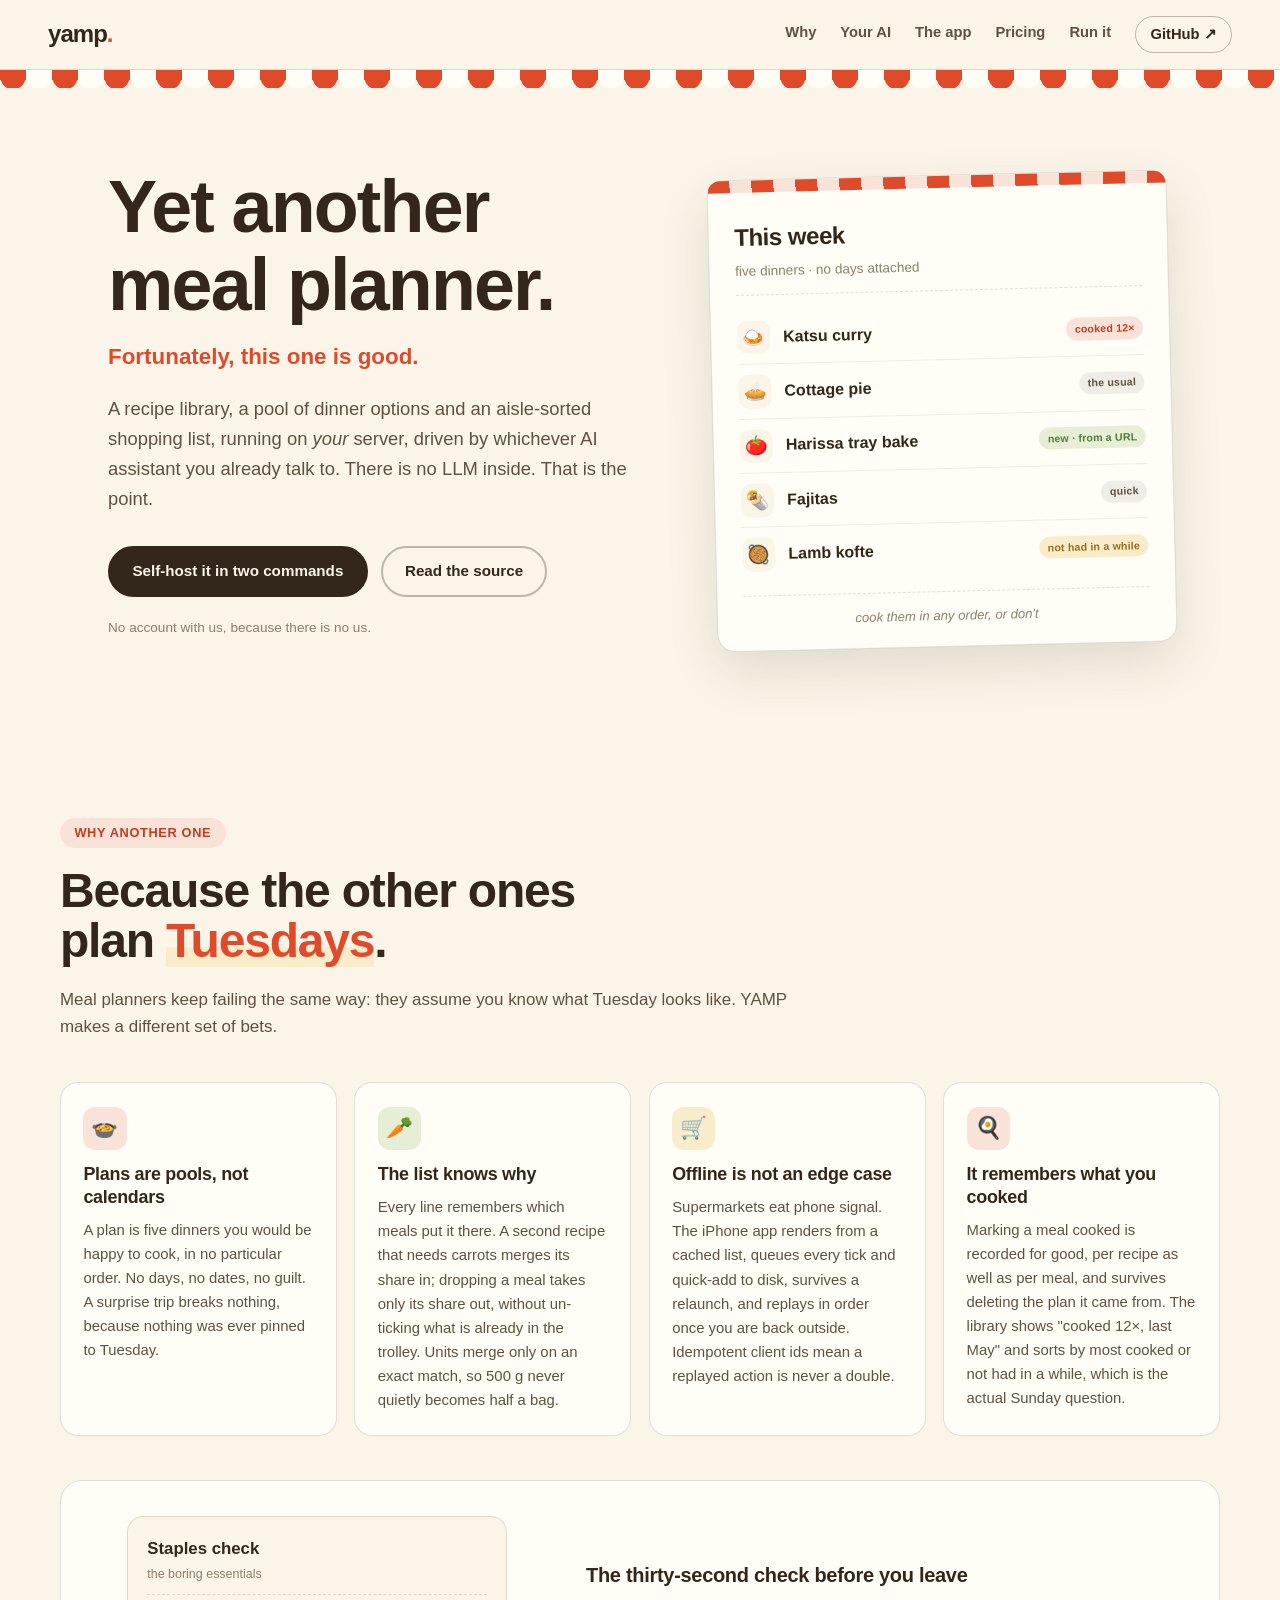
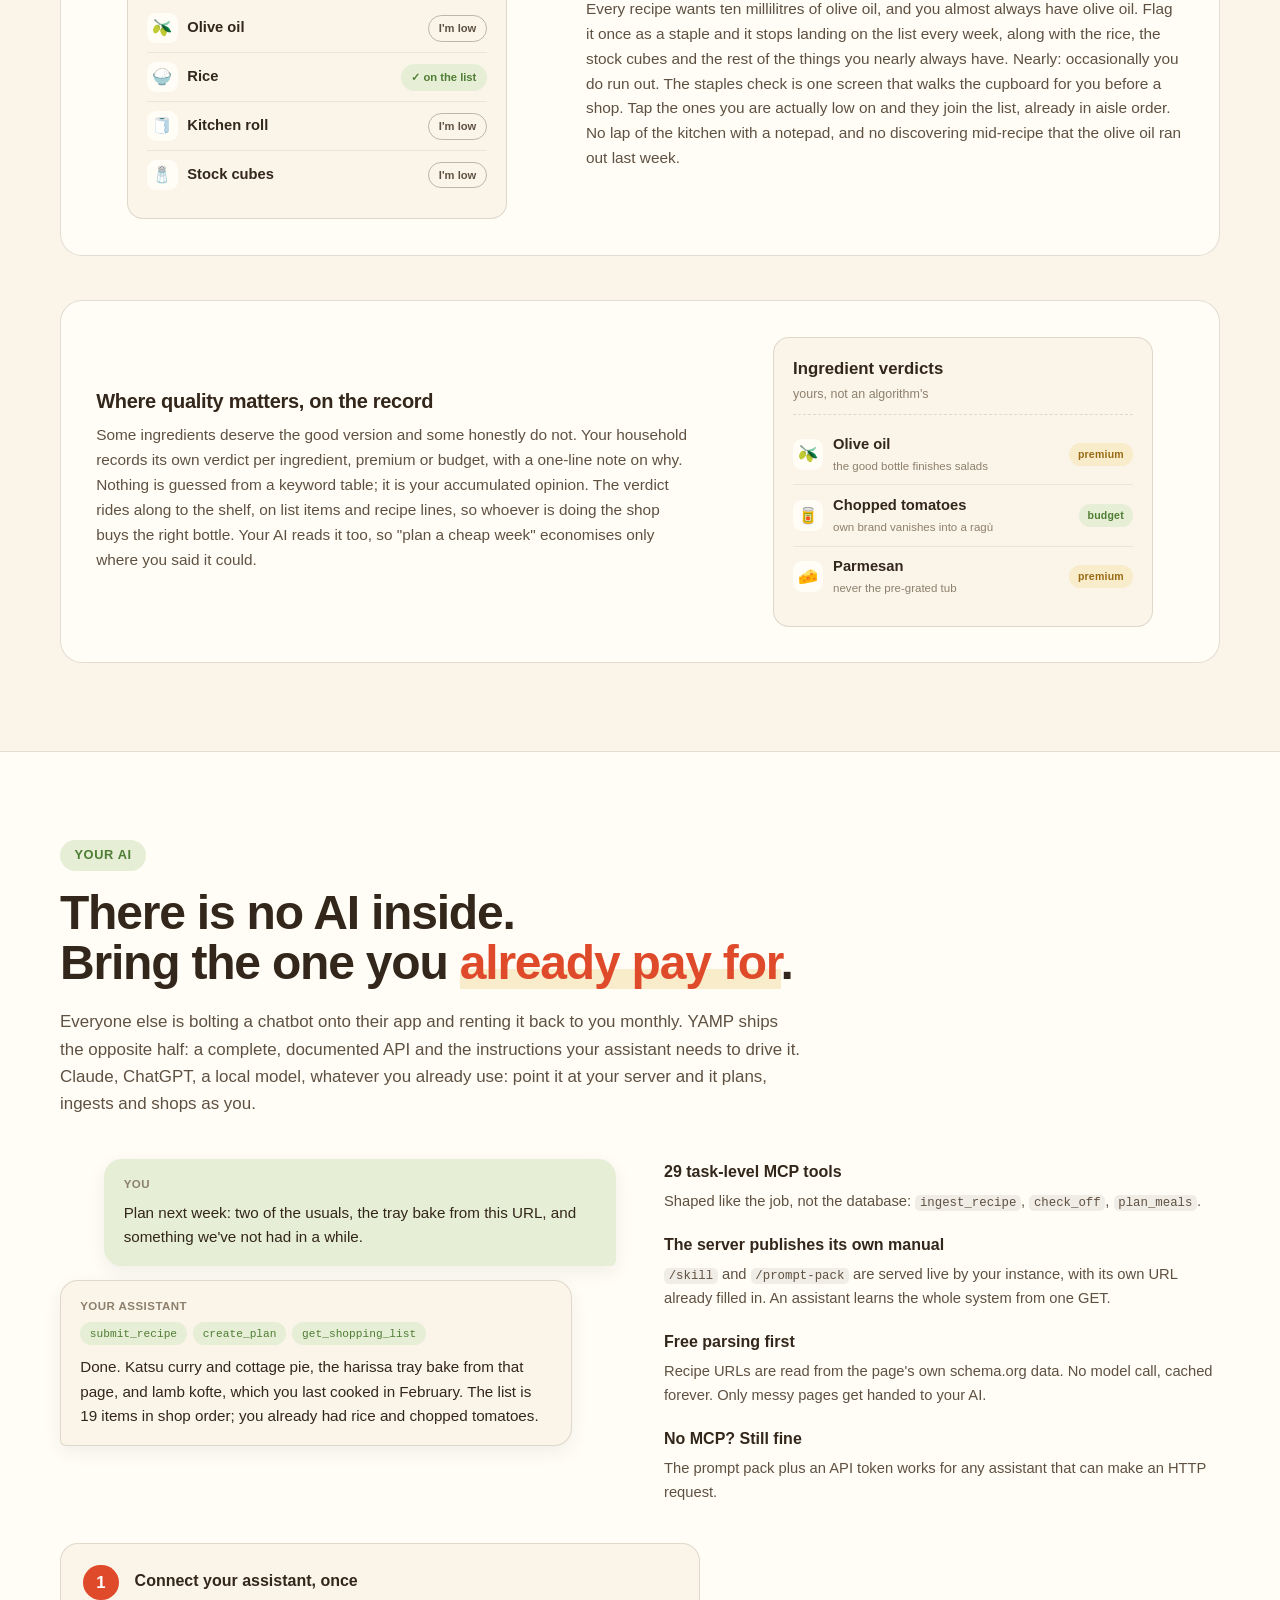
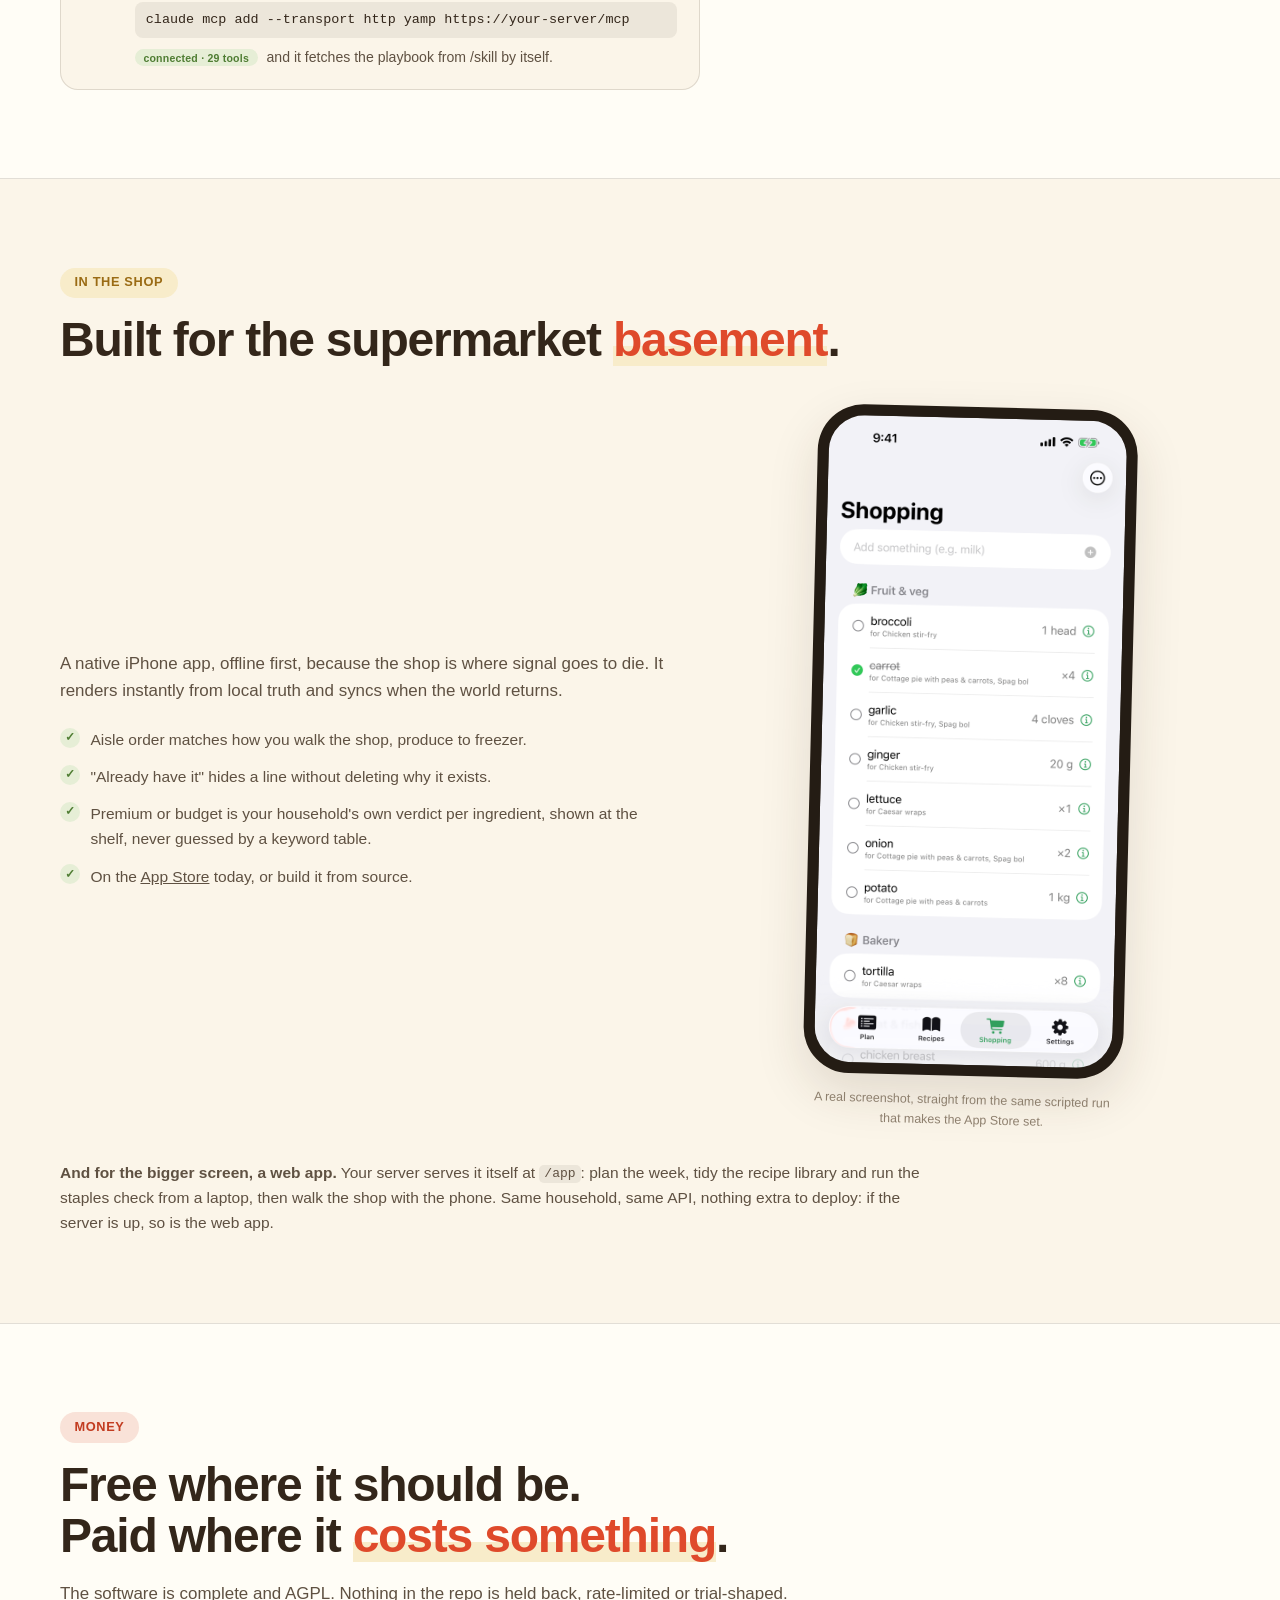
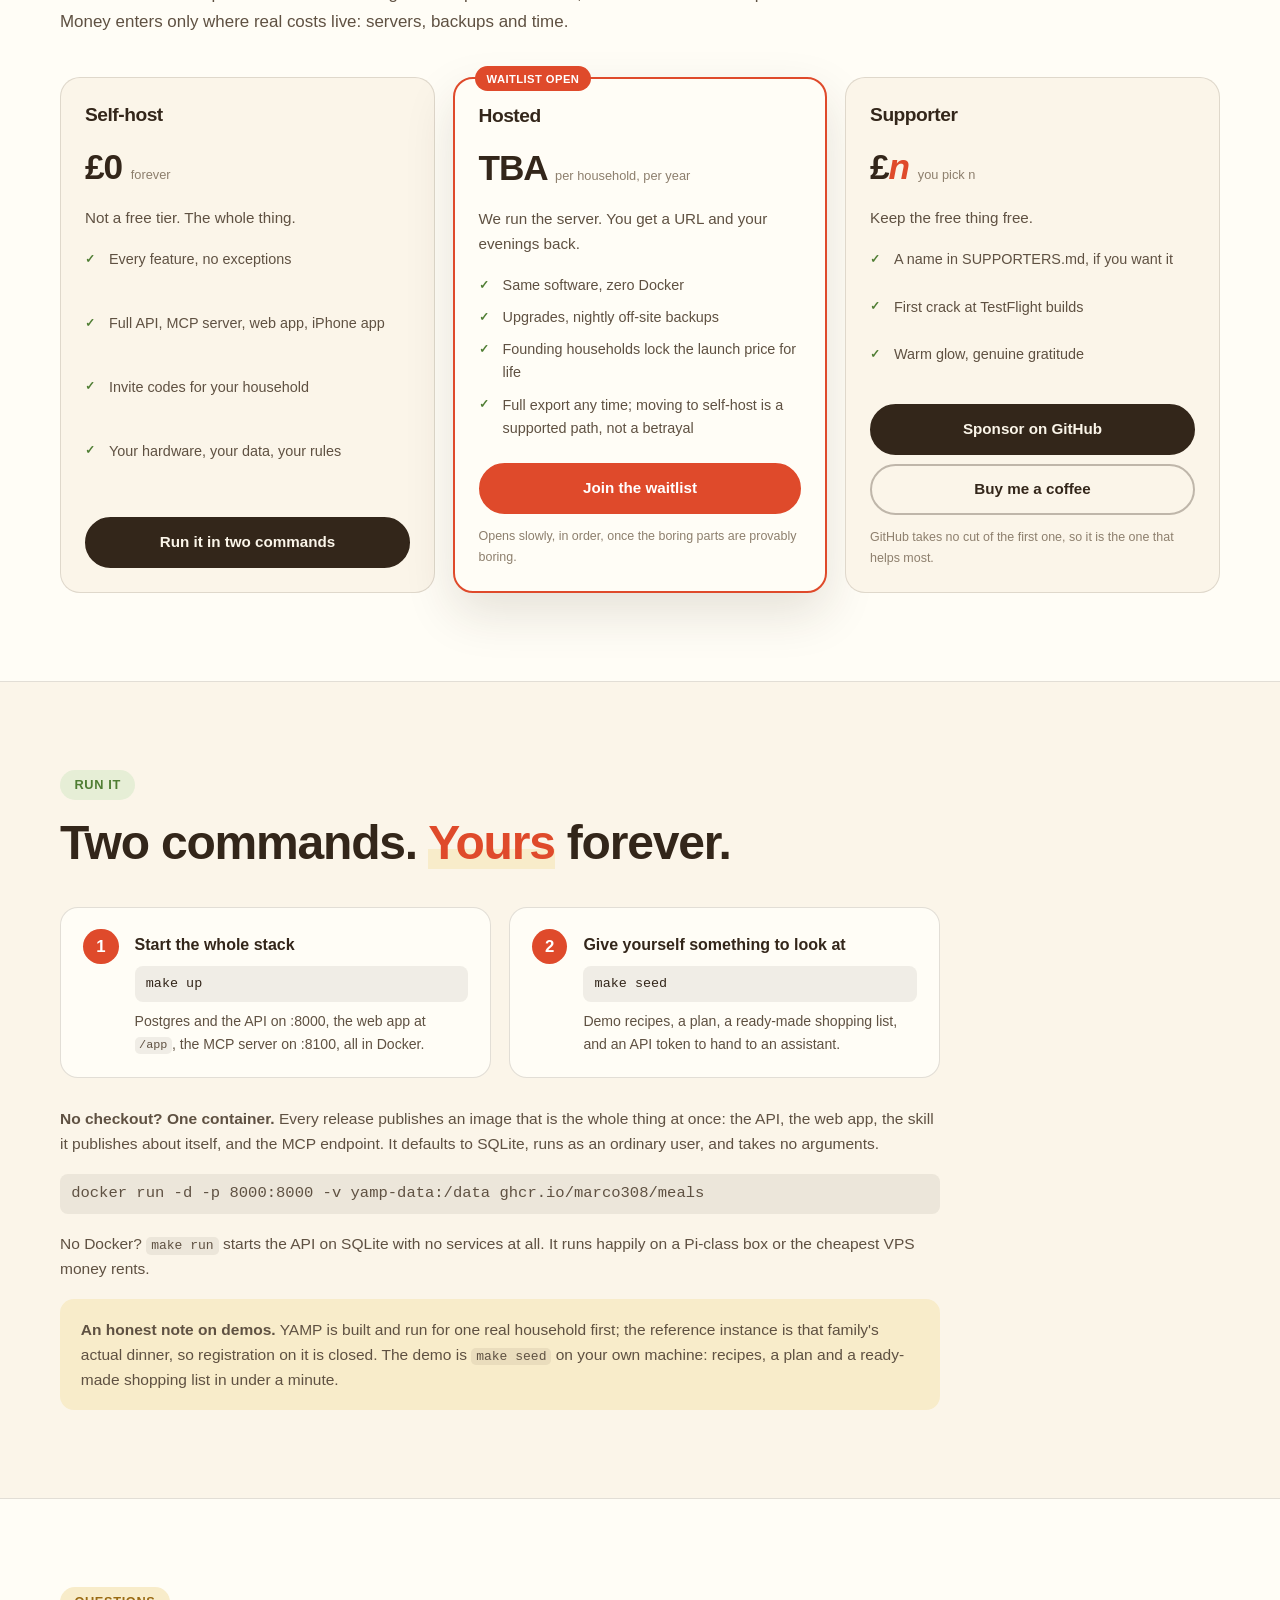
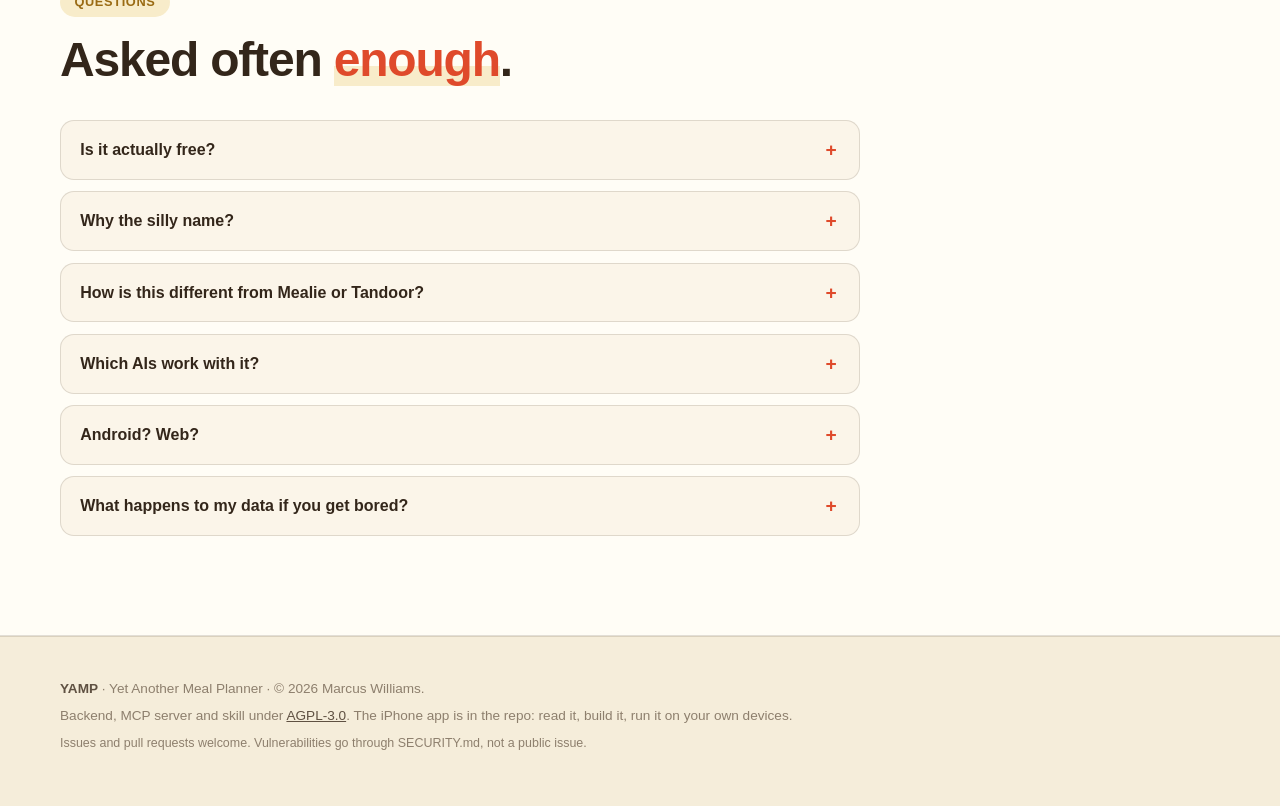
==== commit 8651238c: "Merge main: keep the payer checks beside the auth changes Conflicts in routers/auth.py, services/acc" ====
--- a/docs/index.html
+++ b/docs/index.html
@@ -46,7 +46,7 @@
       <a class="btn ghost" href="https://github.com/marco308/meals">Read the source</a>
     </div>
     <p class="footnote">
-      No account with us, unless you want one.
+      No account with us, because there is no us.
     </p>
   </div>
 
@@ -295,9 +295,9 @@
     </article>
 
     <article class="tier featured">
-      <p class="flag">open to anyone</p>
+      <p class="flag">waitlist open</p>
       <h3>Hosted</h3>
-      <p class="price">£20 <span>per household, per year</span></p>
+      <p class="price">TBA <span>per household, per year</span></p>
       <p class="tier-lede">We run the server. You get a URL and your evenings back.</p>
       <ul>
         <li>Same software, zero Docker</li>
@@ -305,8 +305,8 @@
         <li>Founding households lock the launch price for life</li>
         <li>Full export any time; moving to self-host is a supported path, not a betrayal</li>
       </ul>
-      <a class="btn hot" href="https://meals.marcuslab.uk/app/">Create a household</a>
-      <p class="small">A household is free within the limits shown at sign-up; paying for the year lifts them. <a href="https://meals.marcuslab.uk/terms">Terms and refunds</a>.</p>
+      <a class="btn hot" href="https://github.com/marco308/meals/issues/new?title=Hosted%20YAMP%3A%20waitlist&amp;body=Add%20me%20to%20the%20hosted%20waitlist.%20Household%20size%3A%20">Join the waitlist</a>
+      <p class="small">Opens slowly, in order, once the boring parts are provably boring.</p>
     </article>
 
     <article class="tier">
@@ -364,13 +364,11 @@
       cheapest VPS money rents.
     </p>
     <p class="honest">
-      <b>An honest note on demos.</b> YAMP was built for one real household
-      first, and the reference instance is still that family's actual
-      dinner. It is the hosted service too, open to anyone, but a new
-      account there starts with an empty household, and every other
-      household on it is somebody's real one. The demo is
-      <span class="mono">make seed</span> on your own machine: recipes, a
-      plan and a ready-made shopping list in under a minute.
+      <b>An honest note on demos.</b> YAMP is built and run for one real
+      household first; the reference instance is that family's actual dinner,
+      so registration on it is closed. The demo is <span class="mono">make
+      seed</span> on your own machine: recipes, a plan and a ready-made
+      shopping list in under a minute.
     </p>
   </div>
 </section>
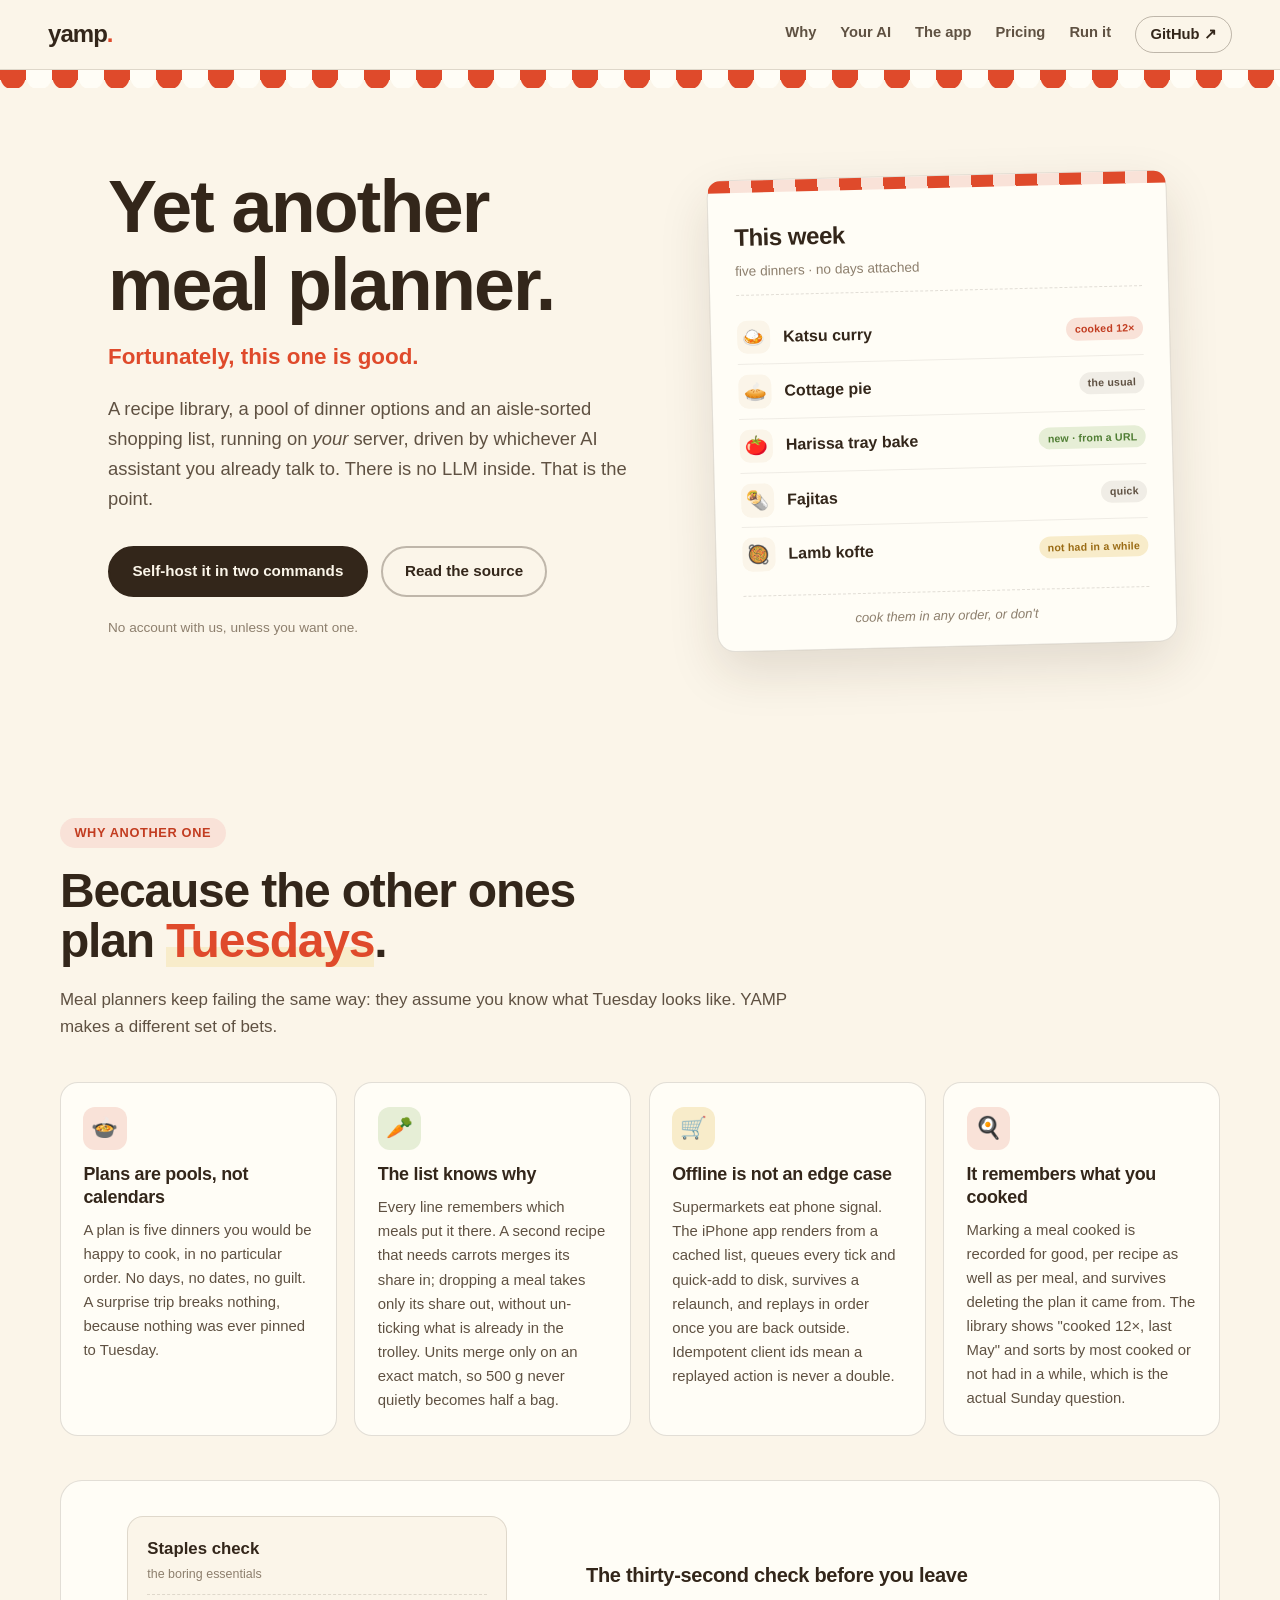
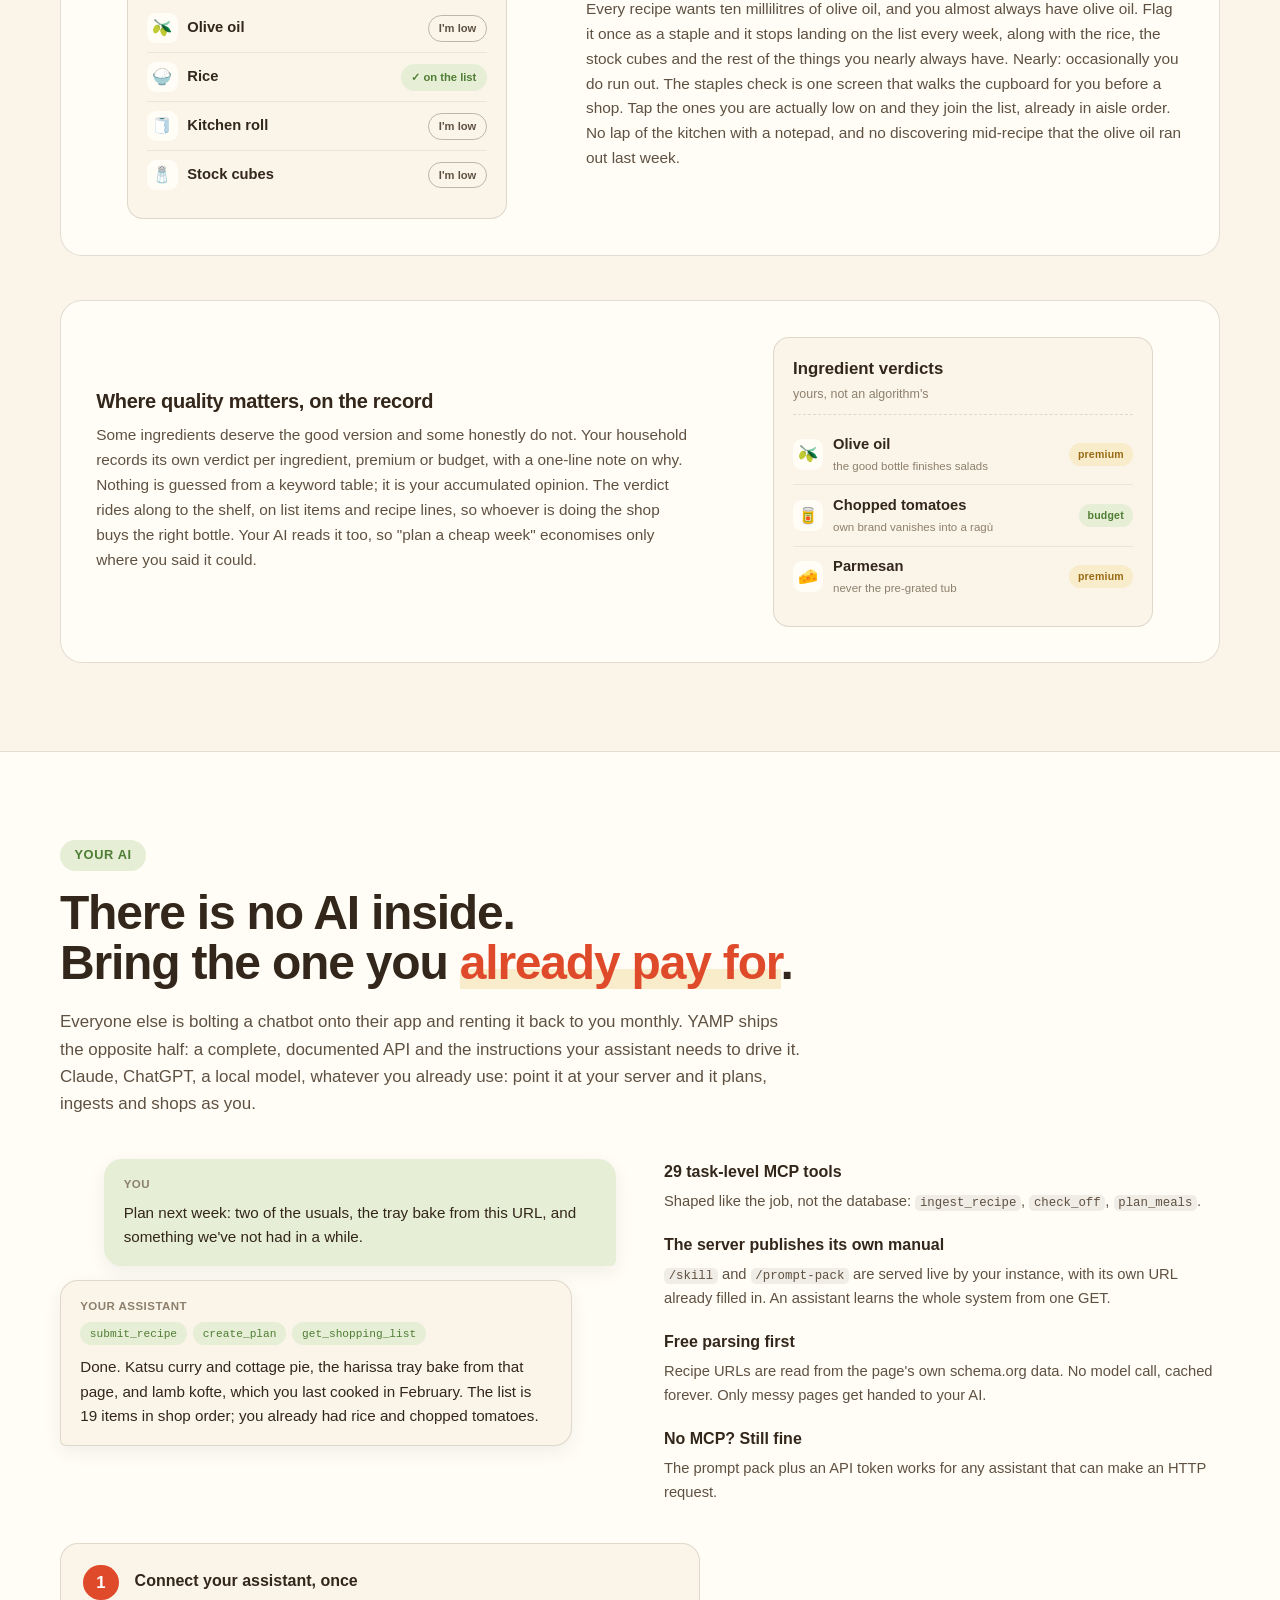
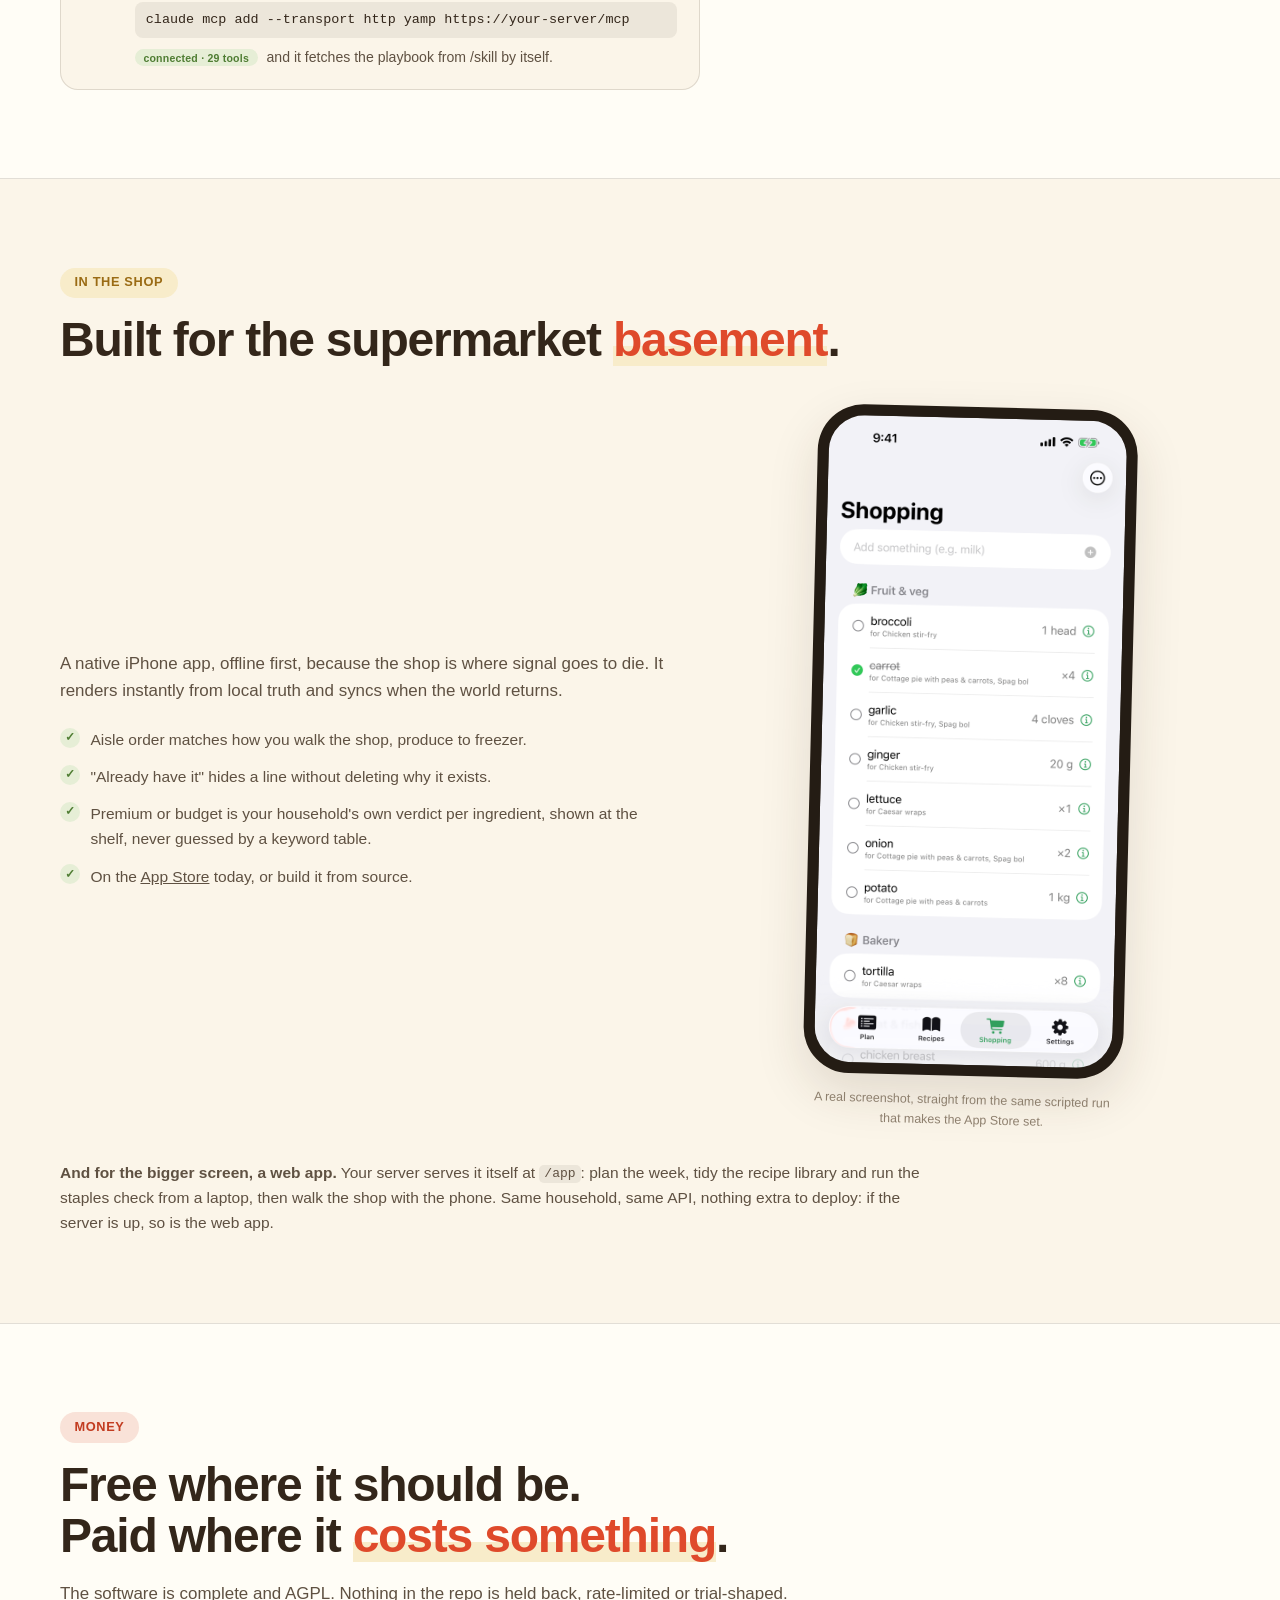
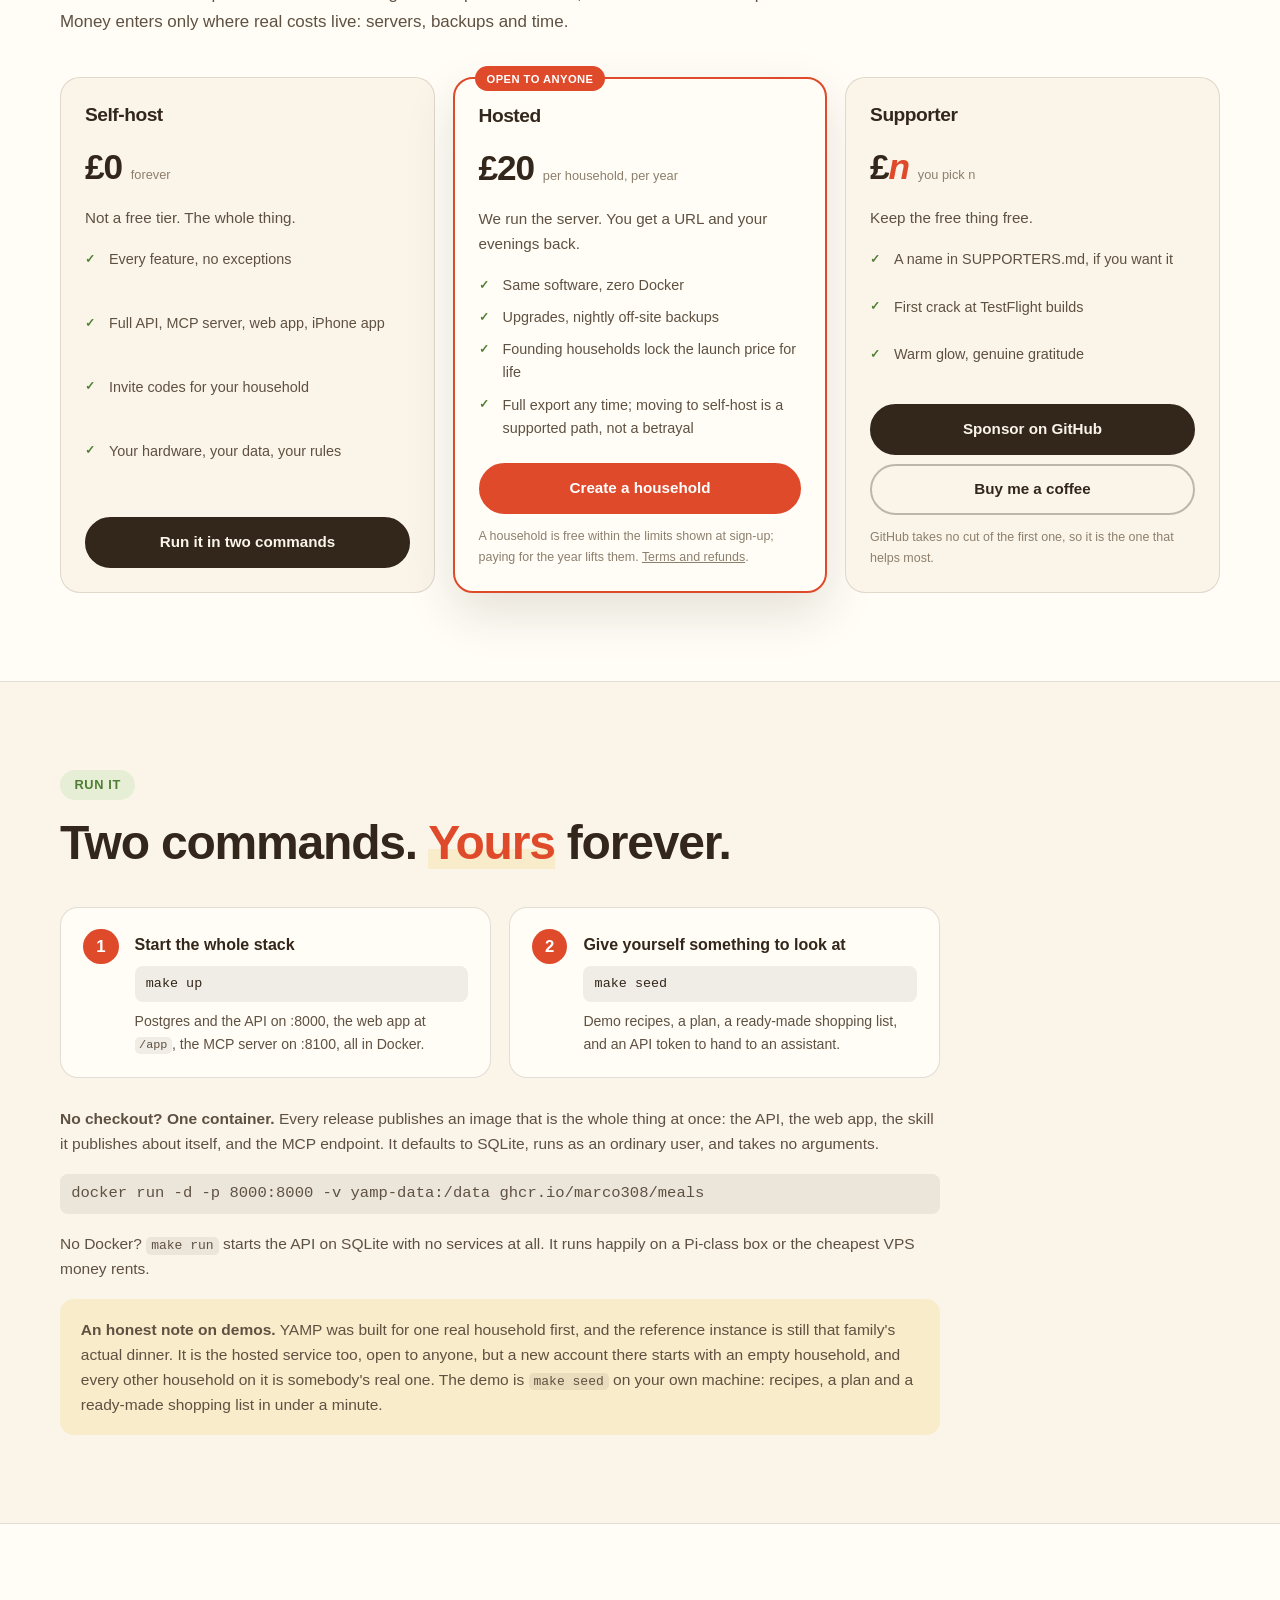
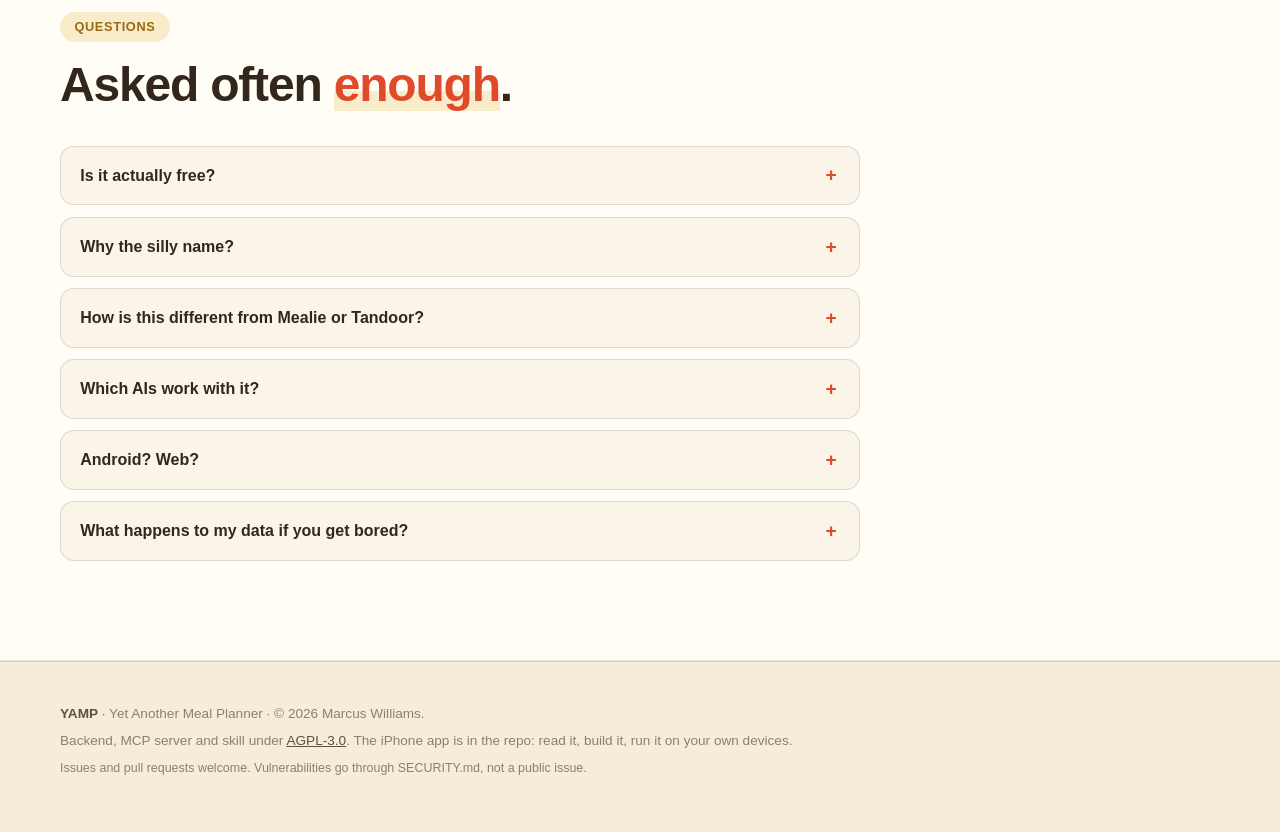
==== commit 47a7a4f6: "Merge main again: #156 and #158 landed Only the Unreleased changelog conflicted: both sides added to" ====
--- a/docs/index.html
+++ b/docs/index.html
@@ -46,7 +46,7 @@
       <a class="btn ghost" href="https://github.com/marco308/meals">Read the source</a>
     </div>
     <p class="footnote">
-      No account with us, because there is no us.
+      No account with us, unless you want one.
     </p>
   </div>
 
@@ -295,9 +295,9 @@
     </article>
 
     <article class="tier featured">
-      <p class="flag">waitlist open</p>
+      <p class="flag">open to anyone</p>
       <h3>Hosted</h3>
-      <p class="price">TBA <span>per household, per year</span></p>
+      <p class="price">£20 <span>per household, per year</span></p>
       <p class="tier-lede">We run the server. You get a URL and your evenings back.</p>
       <ul>
         <li>Same software, zero Docker</li>
@@ -305,8 +305,8 @@
         <li>Founding households lock the launch price for life</li>
         <li>Full export any time; moving to self-host is a supported path, not a betrayal</li>
       </ul>
-      <a class="btn hot" href="https://github.com/marco308/meals/issues/new?title=Hosted%20YAMP%3A%20waitlist&amp;body=Add%20me%20to%20the%20hosted%20waitlist.%20Household%20size%3A%20">Join the waitlist</a>
-      <p class="small">Opens slowly, in order, once the boring parts are provably boring.</p>
+      <a class="btn hot" href="https://meals.marcuslab.uk/app/">Create a household</a>
+      <p class="small">A household is free within the limits shown at sign-up; paying for the year lifts them. <a href="https://meals.marcuslab.uk/terms">Terms and refunds</a>.</p>
     </article>
 
     <article class="tier">
@@ -364,11 +364,13 @@
       cheapest VPS money rents.
     </p>
     <p class="honest">
-      <b>An honest note on demos.</b> YAMP is built and run for one real
-      household first; the reference instance is that family's actual dinner,
-      so registration on it is closed. The demo is <span class="mono">make
-      seed</span> on your own machine: recipes, a plan and a ready-made
-      shopping list in under a minute.
+      <b>An honest note on demos.</b> YAMP was built for one real household
+      first, and the reference instance is still that family's actual
+      dinner. It is the hosted service too, open to anyone, but a new
+      account there starts with an empty household, and every other
+      household on it is somebody's real one. The demo is
+      <span class="mono">make seed</span> on your own machine: recipes, a
+      plan and a ready-made shopping list in under a minute.
     </p>
   </div>
 </section>
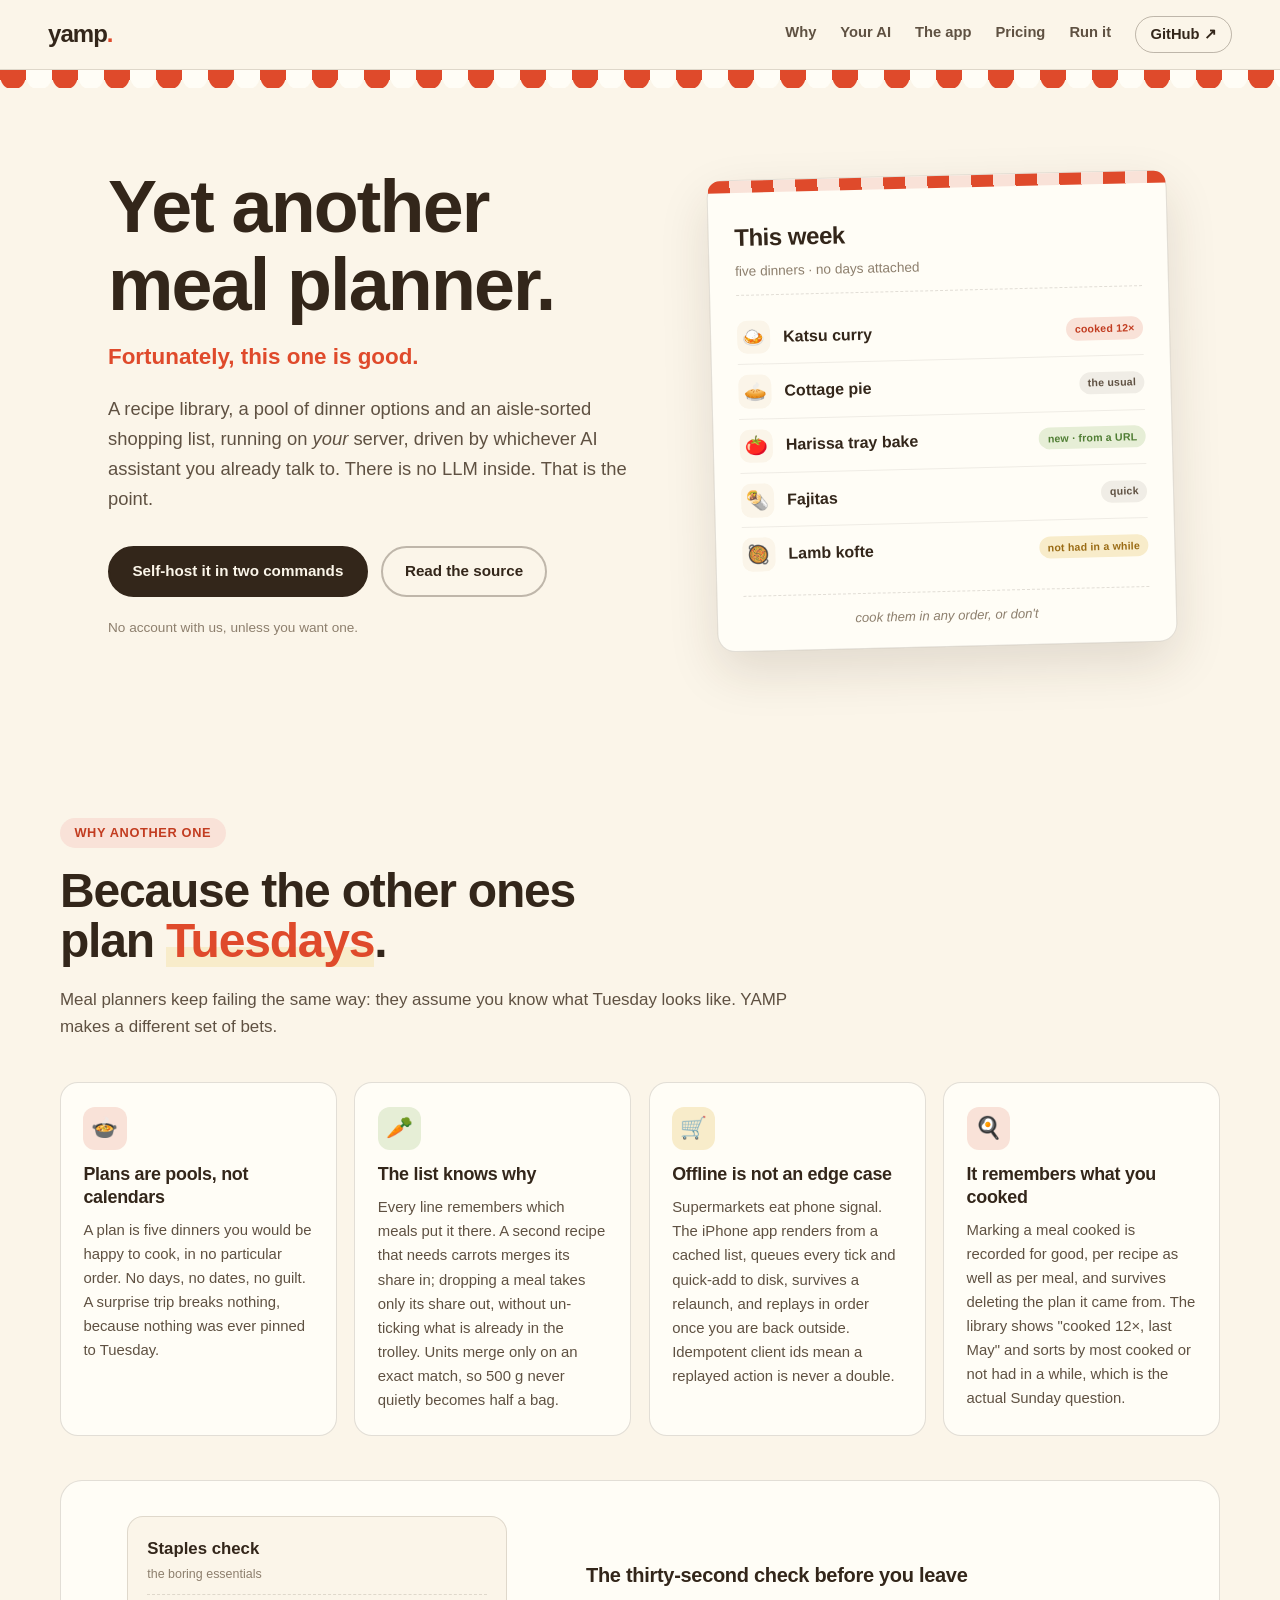
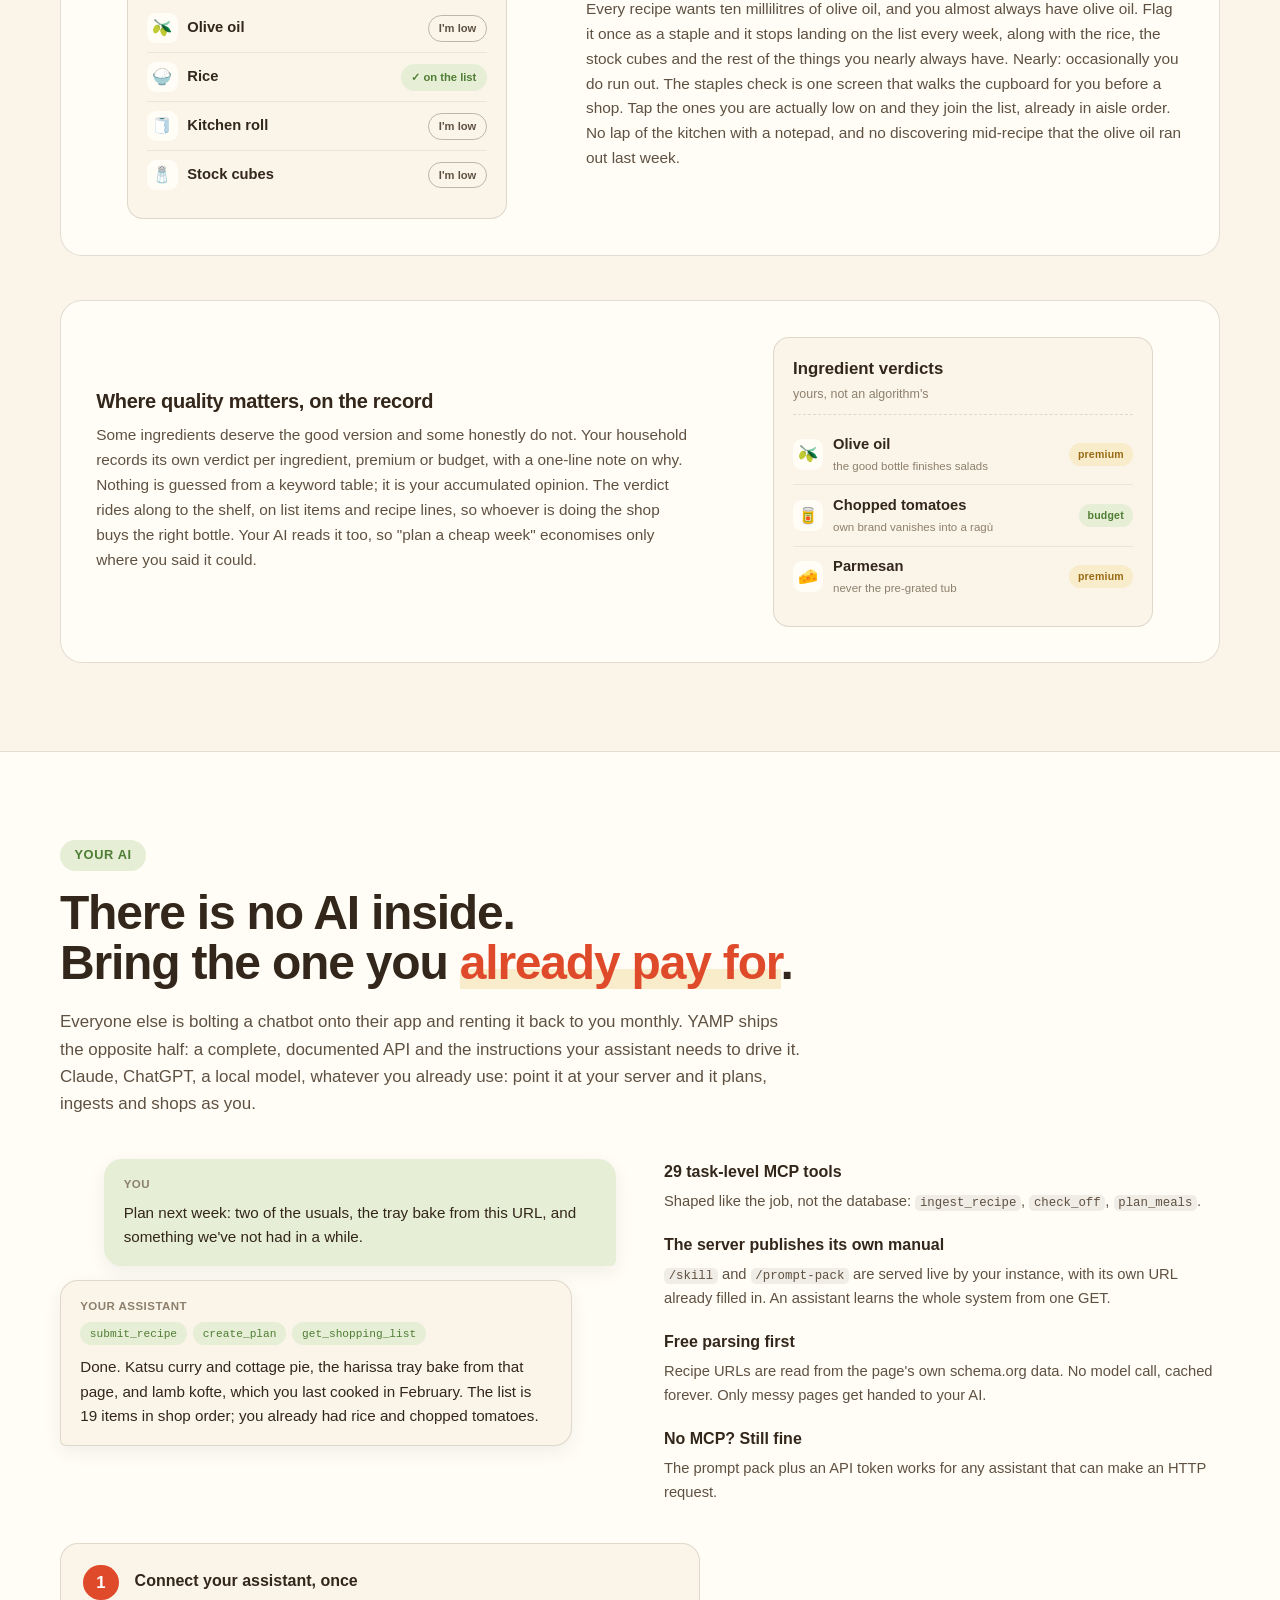
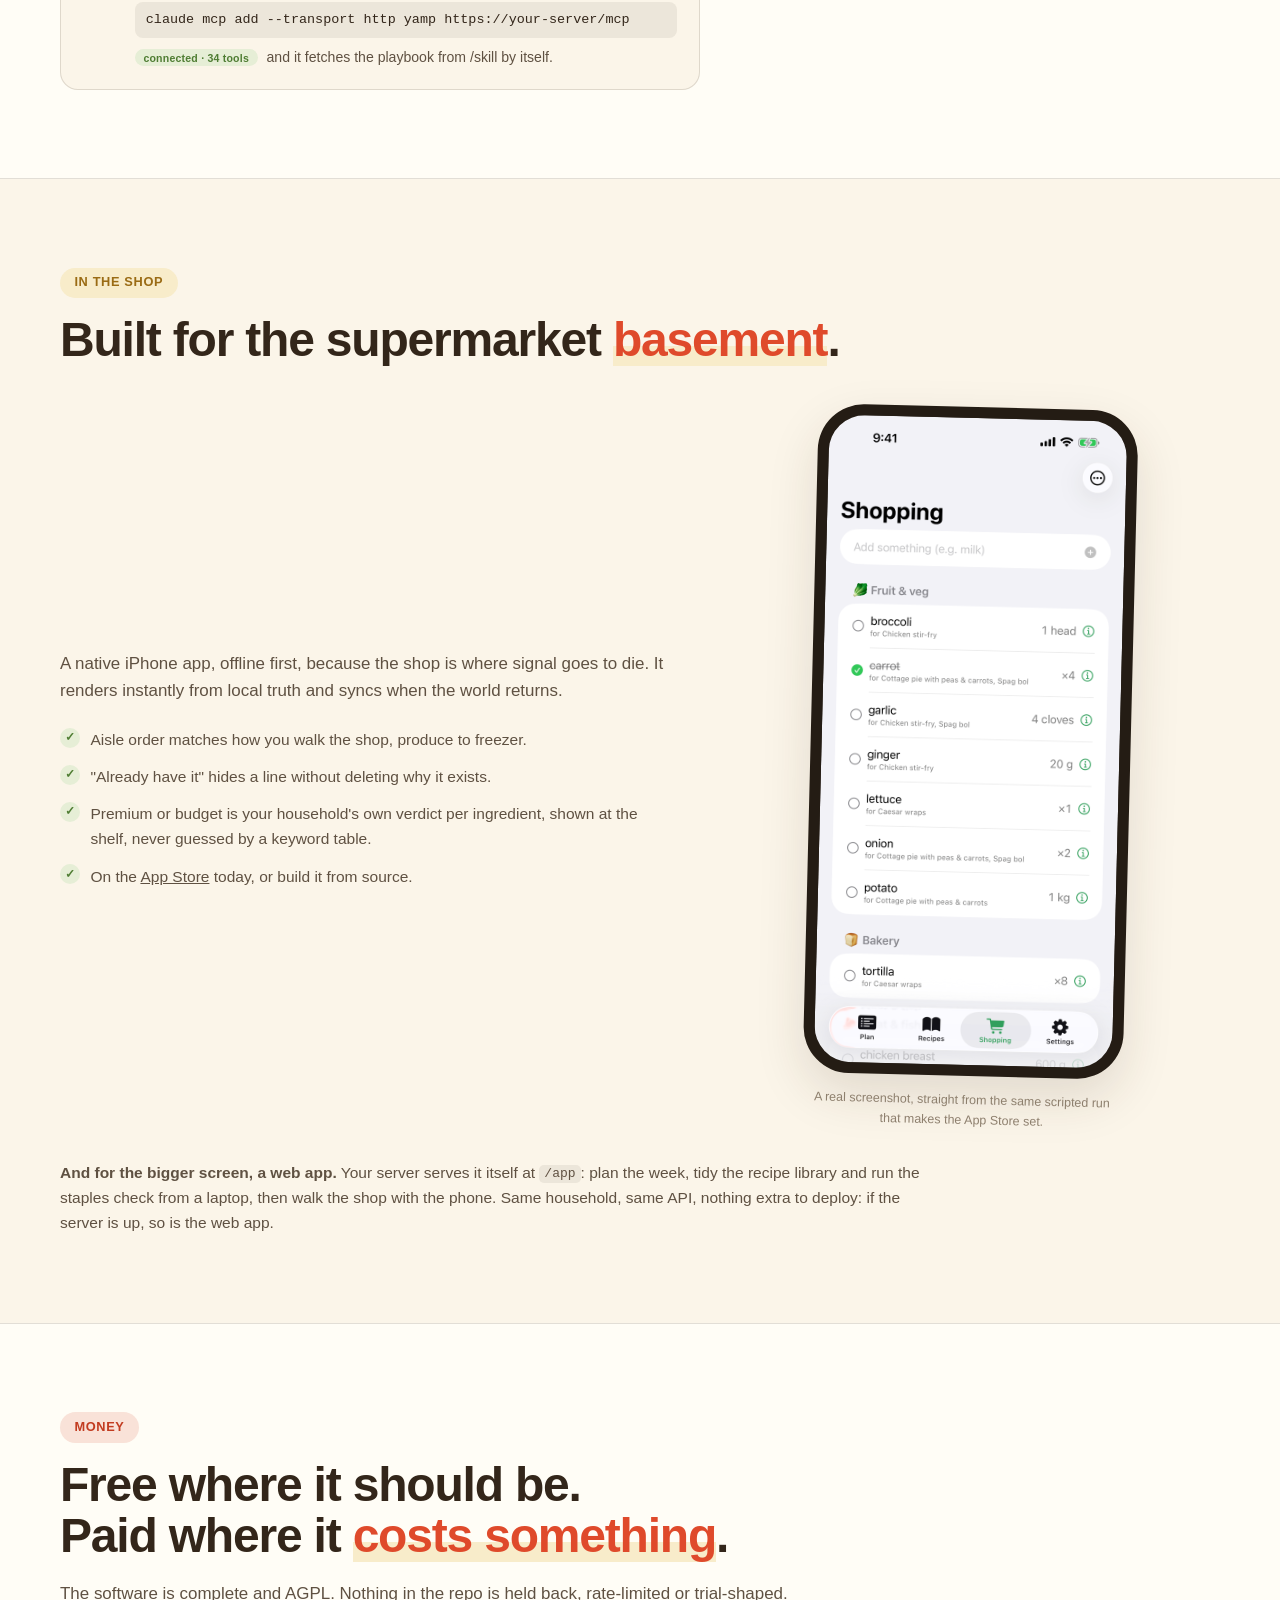
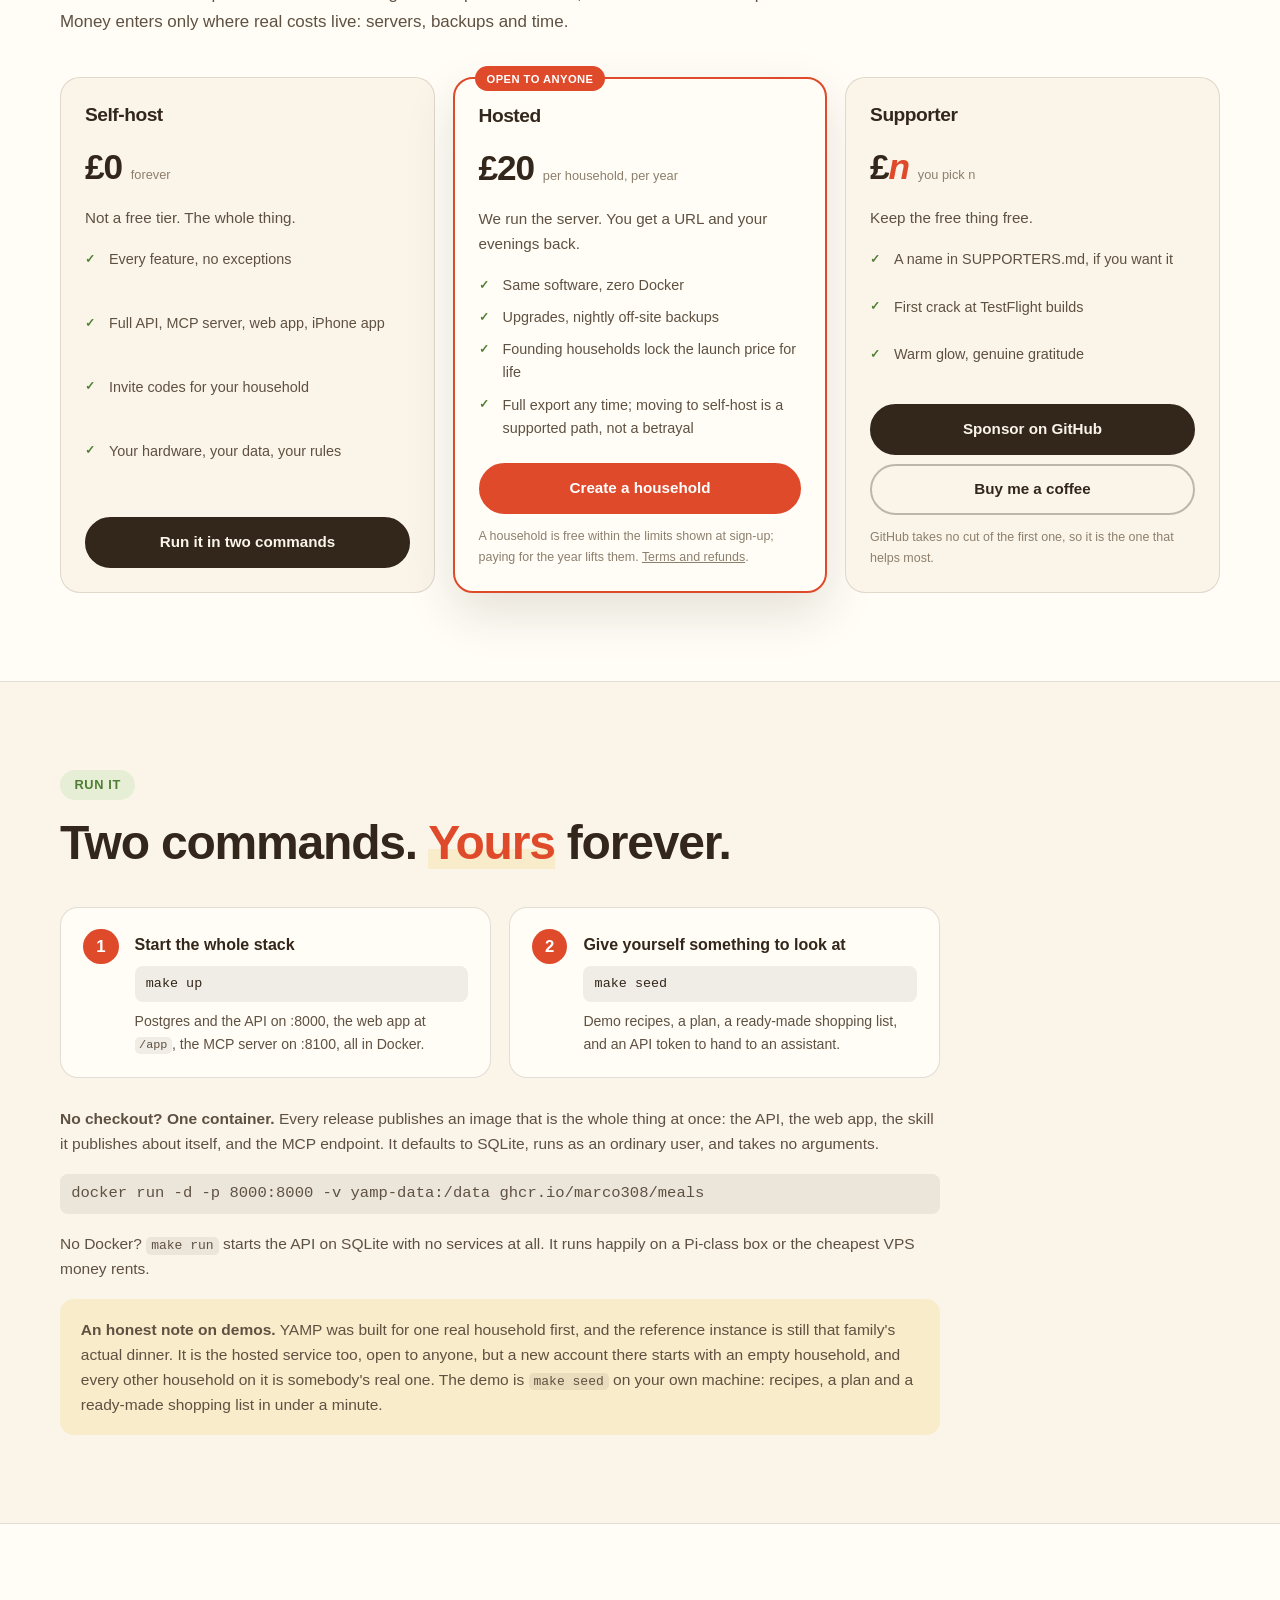
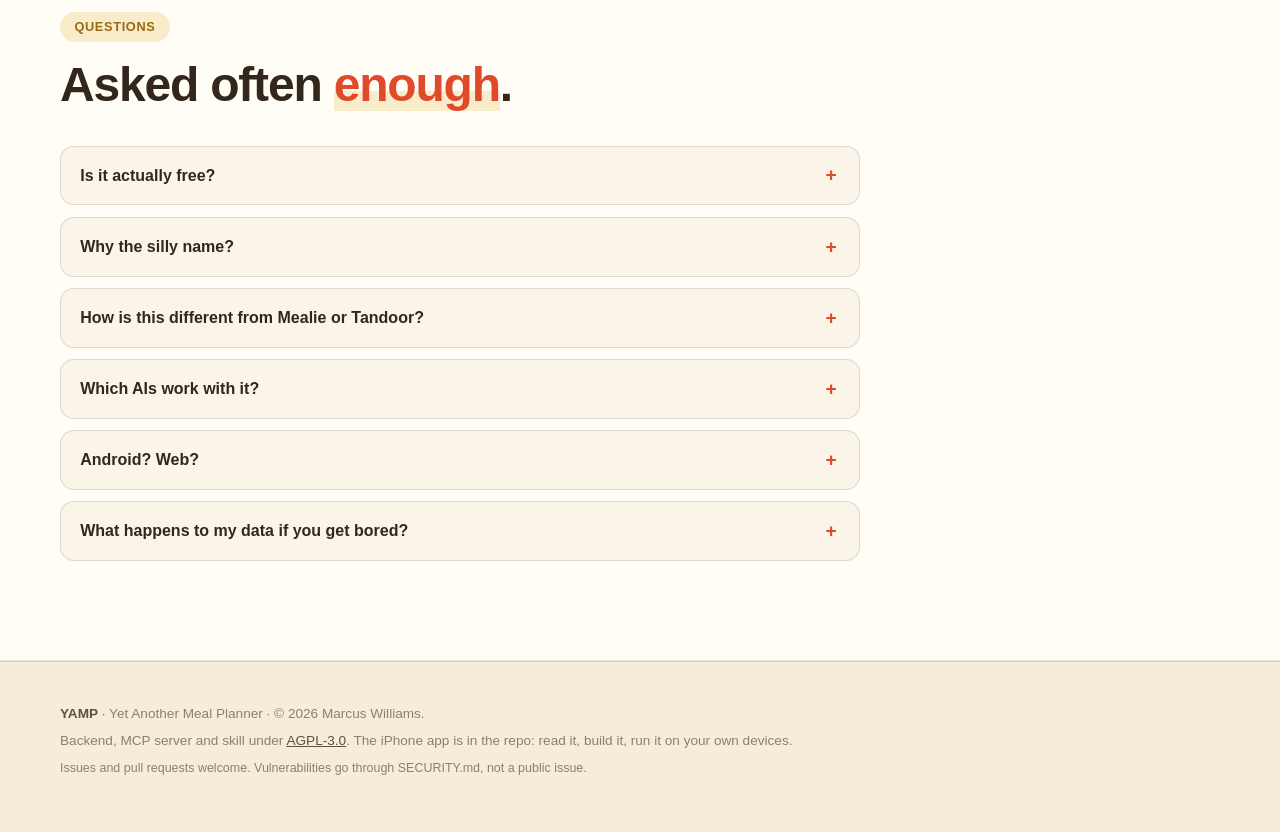
==== commit 556f2598: "Recipe photos over MCP: submit_recipe image_url and set_recipe_image submit_recipe gains an optional" ====
--- a/docs/index.html
+++ b/docs/index.html
@@ -224,7 +224,7 @@
       <div>
         <p class="s-label">Connect your assistant, once</p>
         <p class="s-cmd">claude mcp add --transport http yamp https://your-server/mcp</p>
-        <p class="s-note"><span class="tag green">connected · 29 tools</span> and it fetches the playbook from /skill by itself.</p>
+        <p class="s-note"><span class="tag green">connected · 34 tools</span> and it fetches the playbook from /skill by itself.</p>
       </div>
     </div>
   </div>
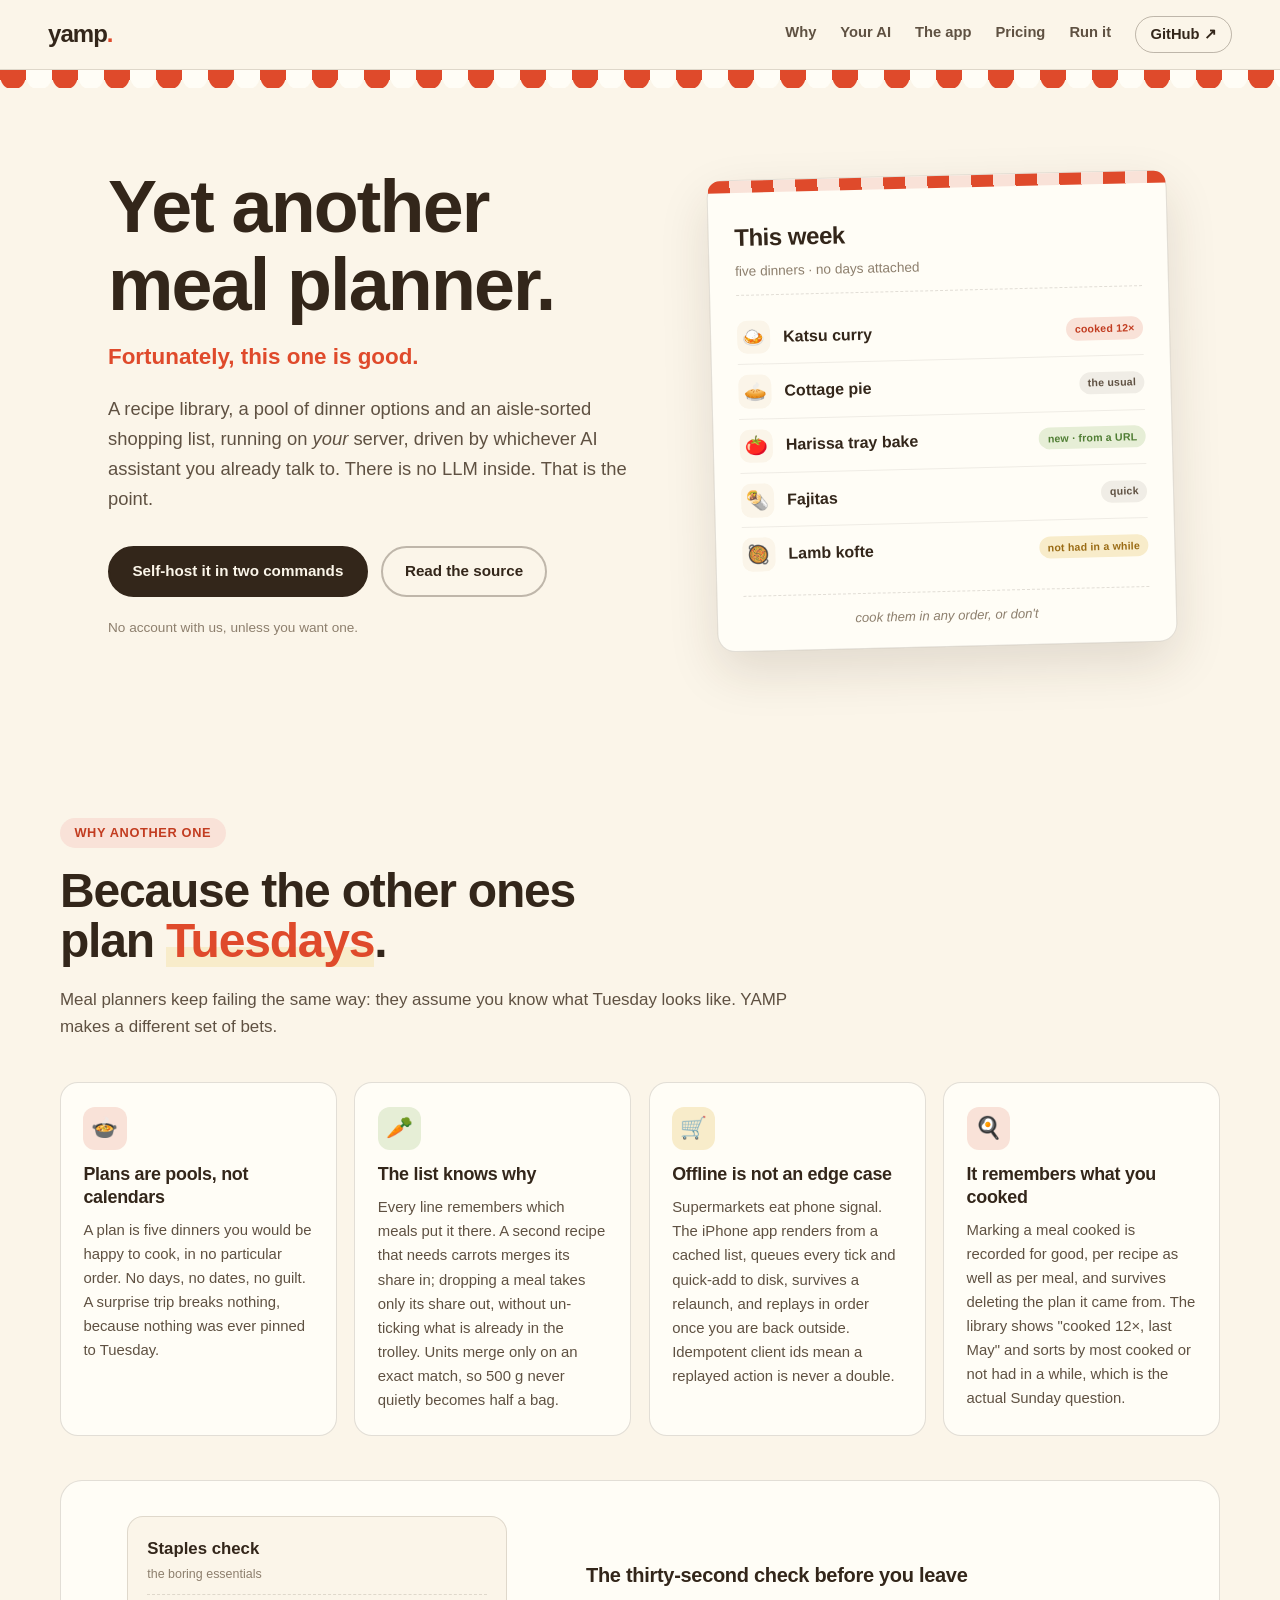
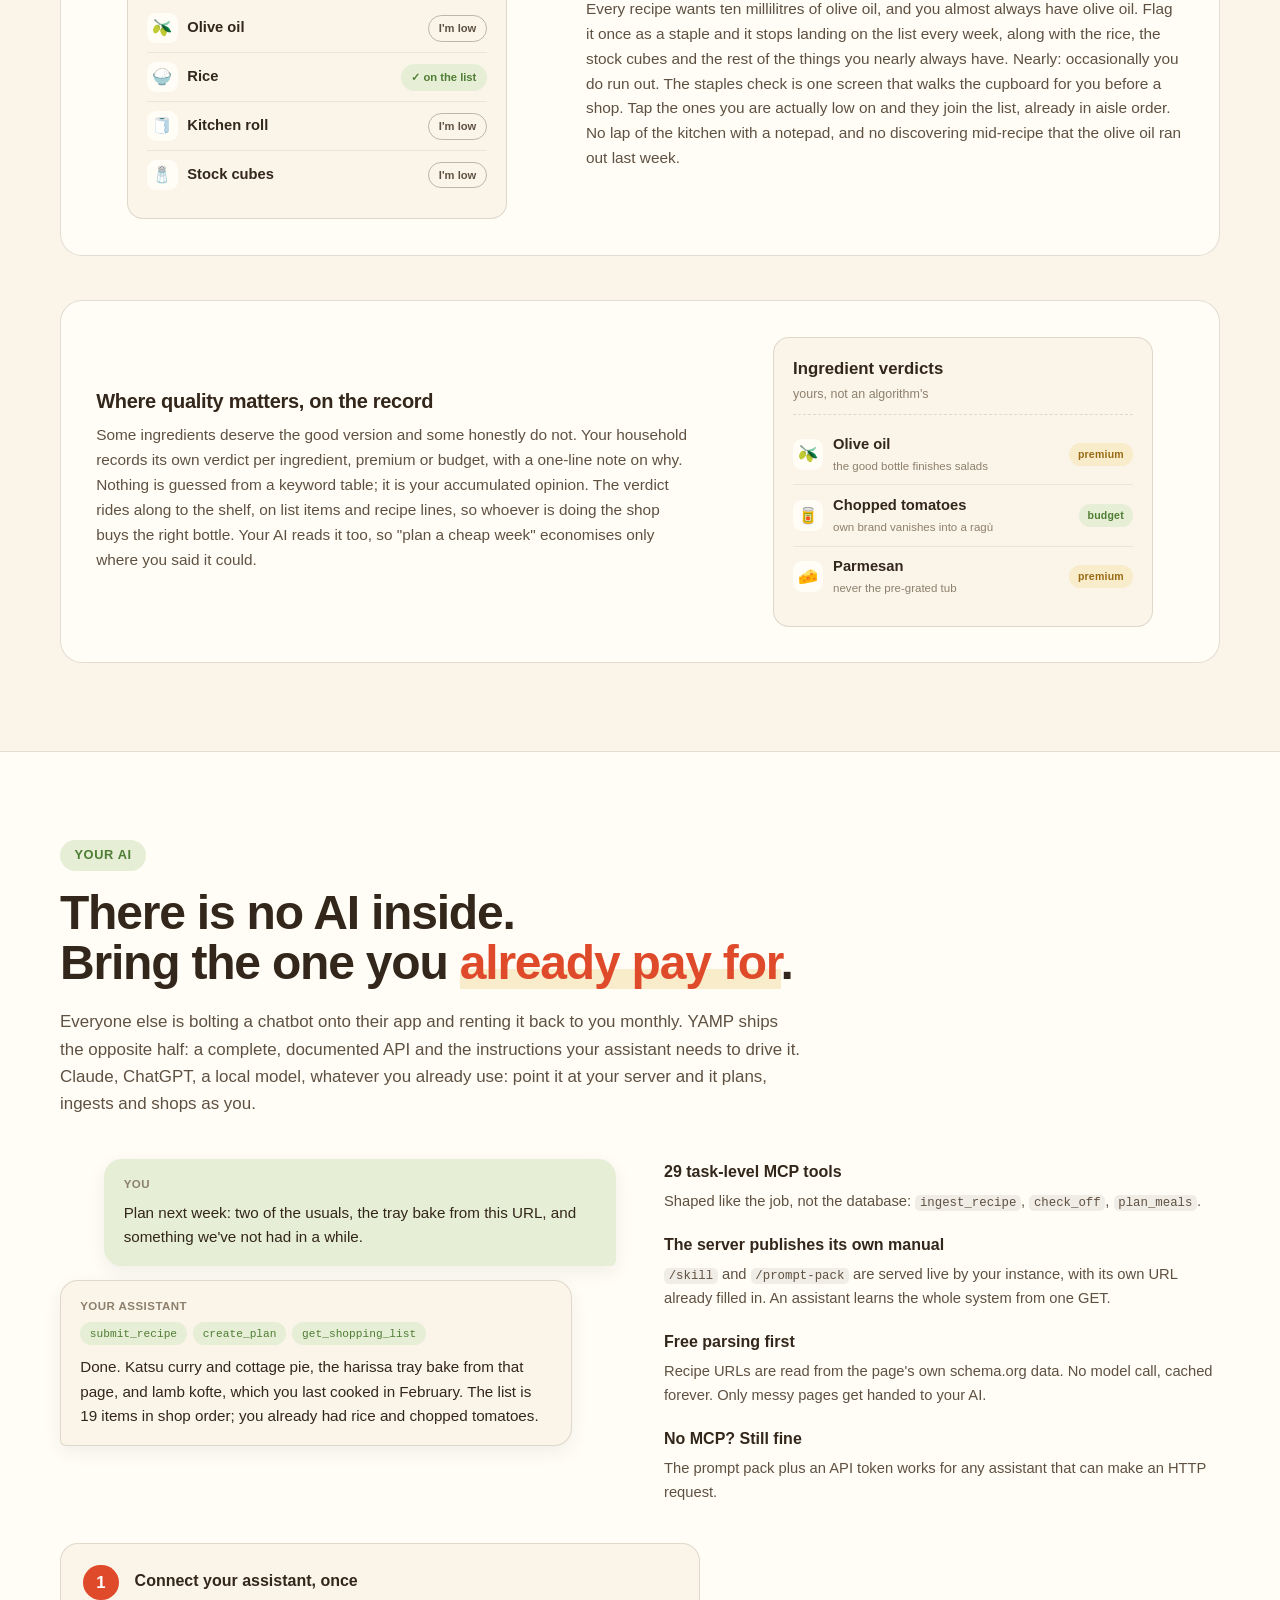
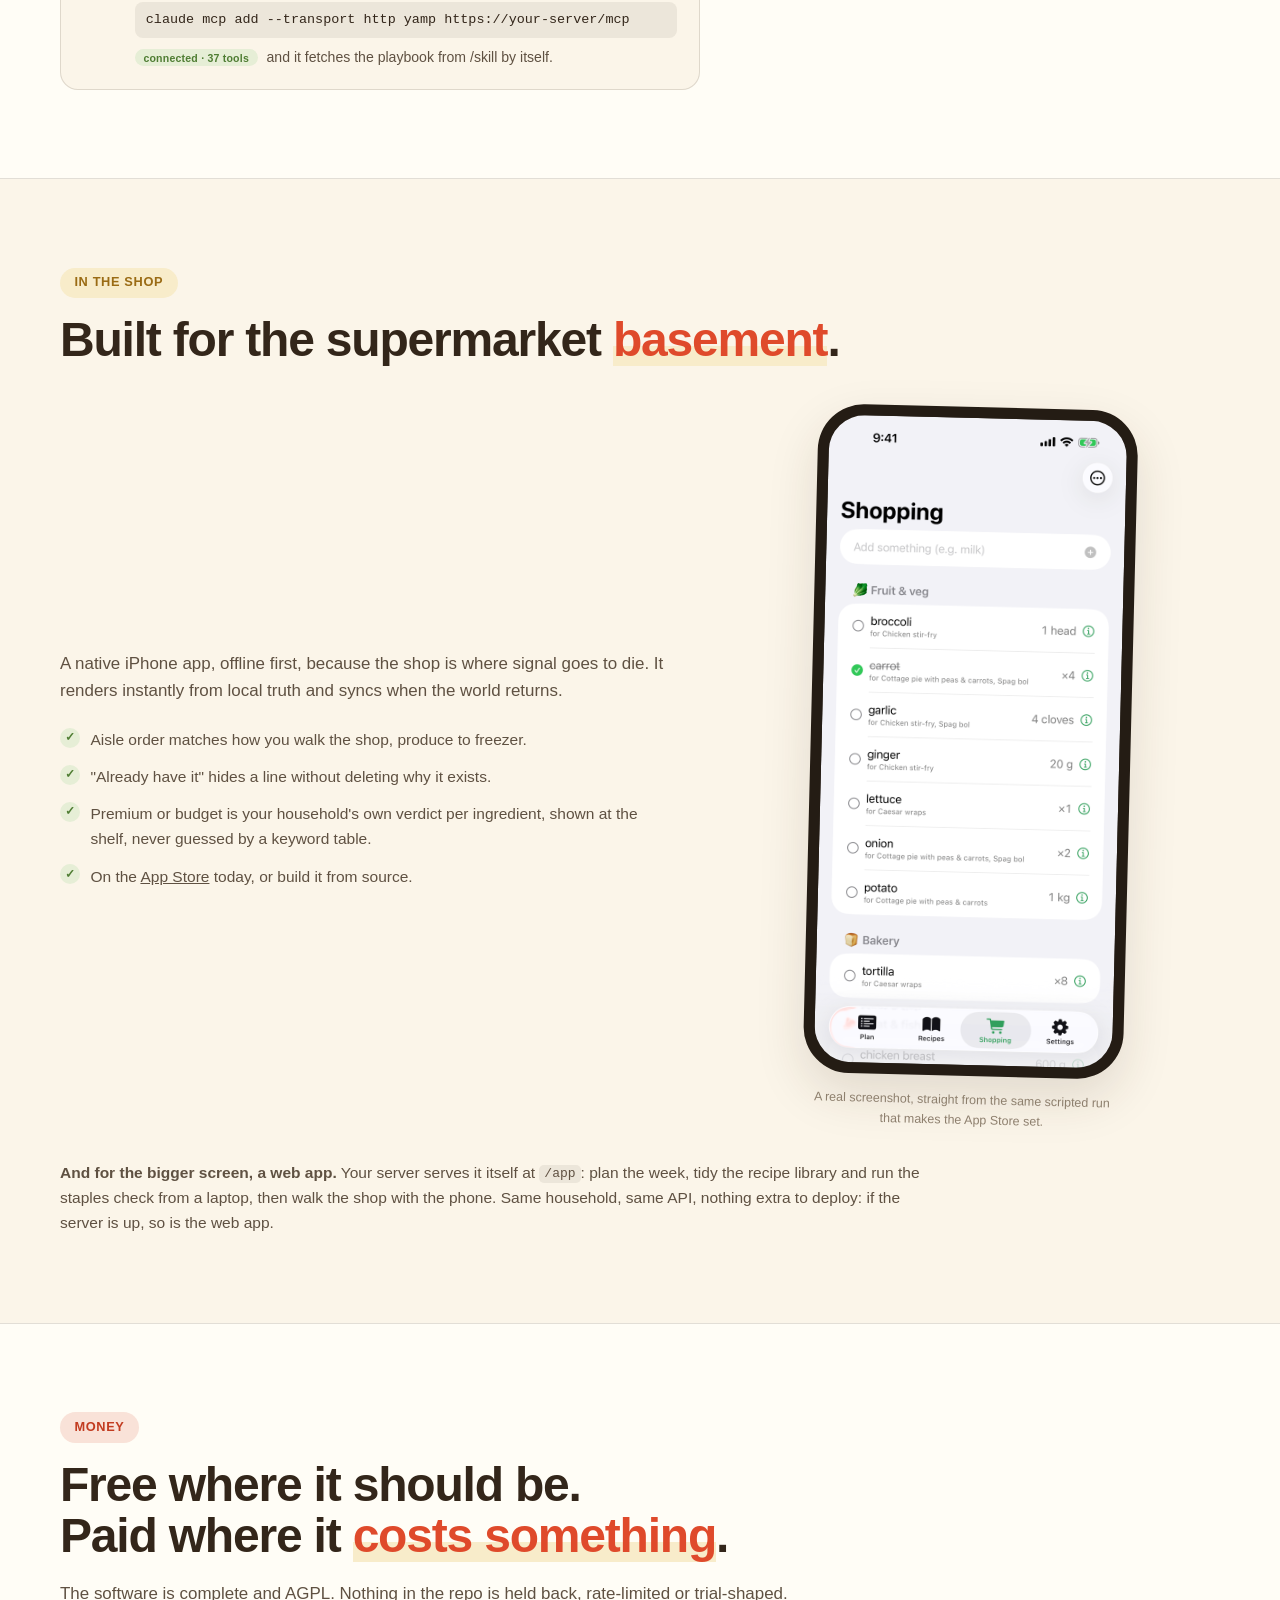
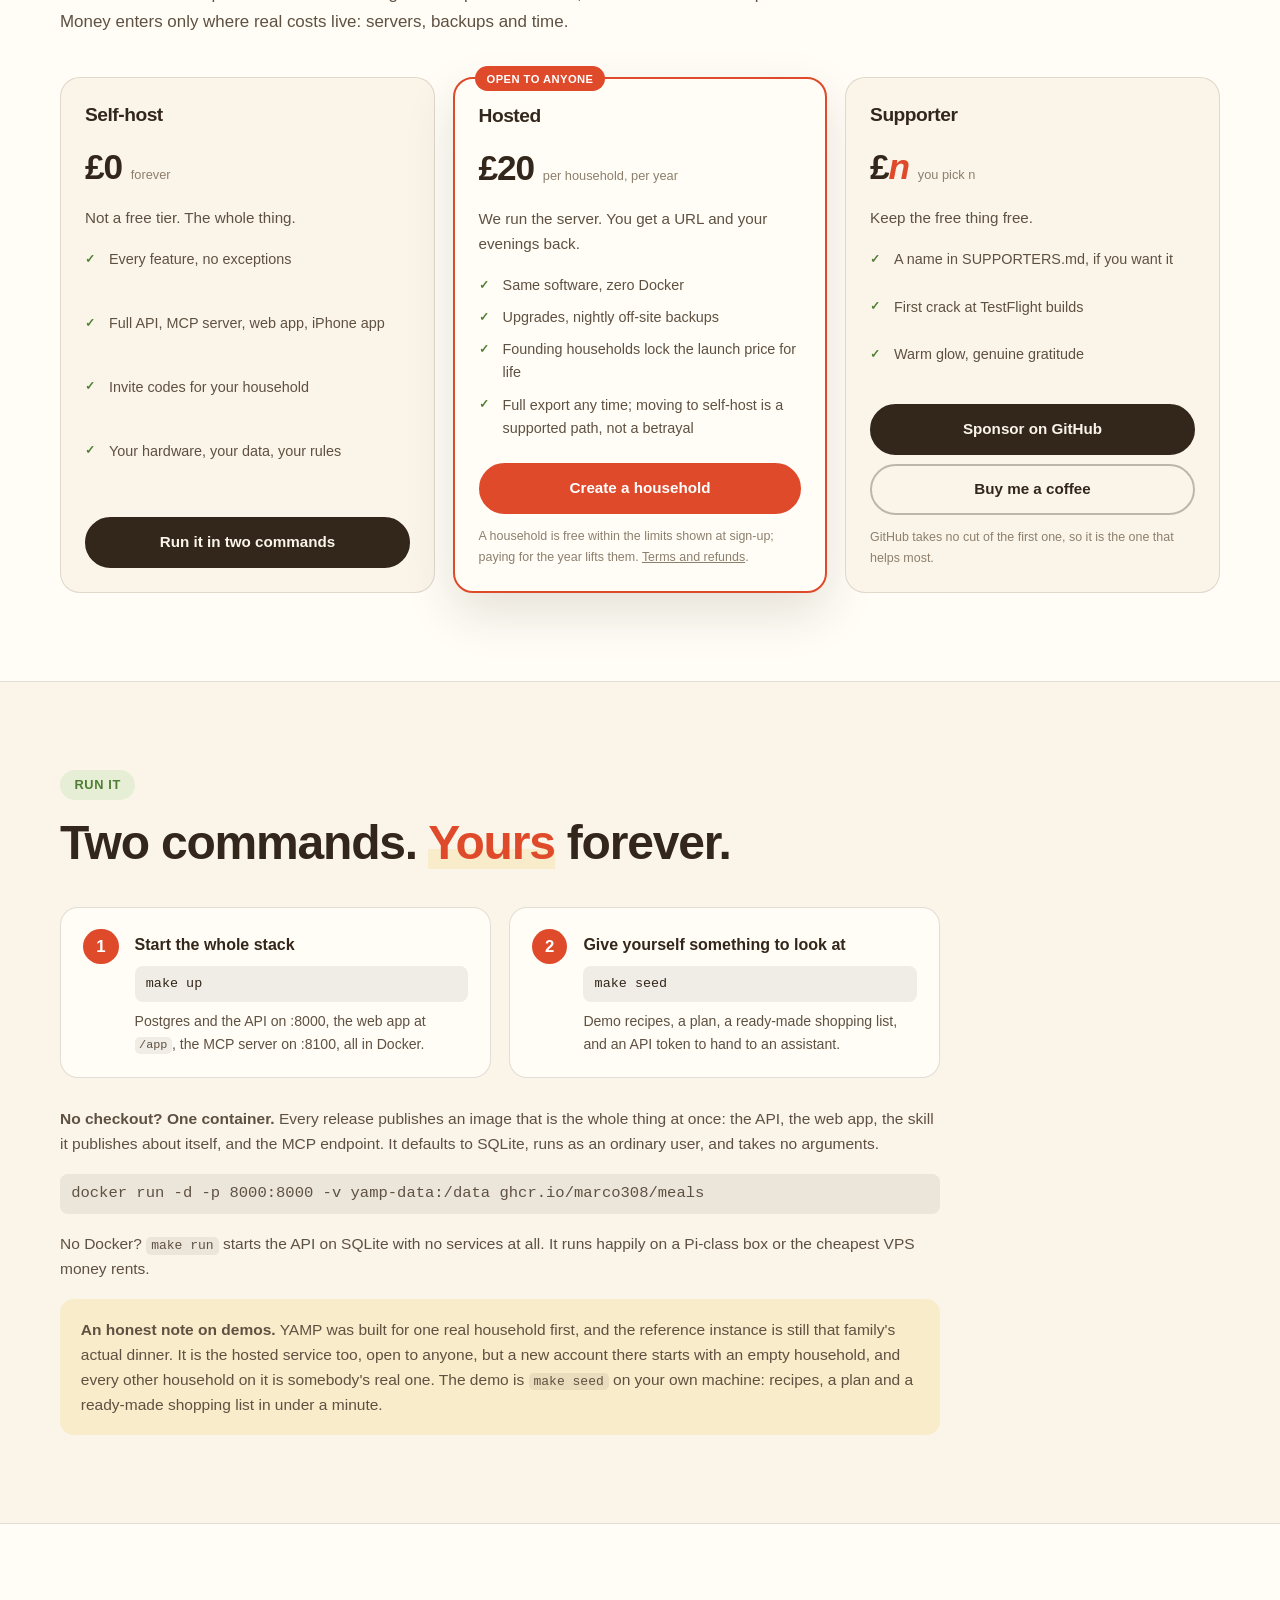
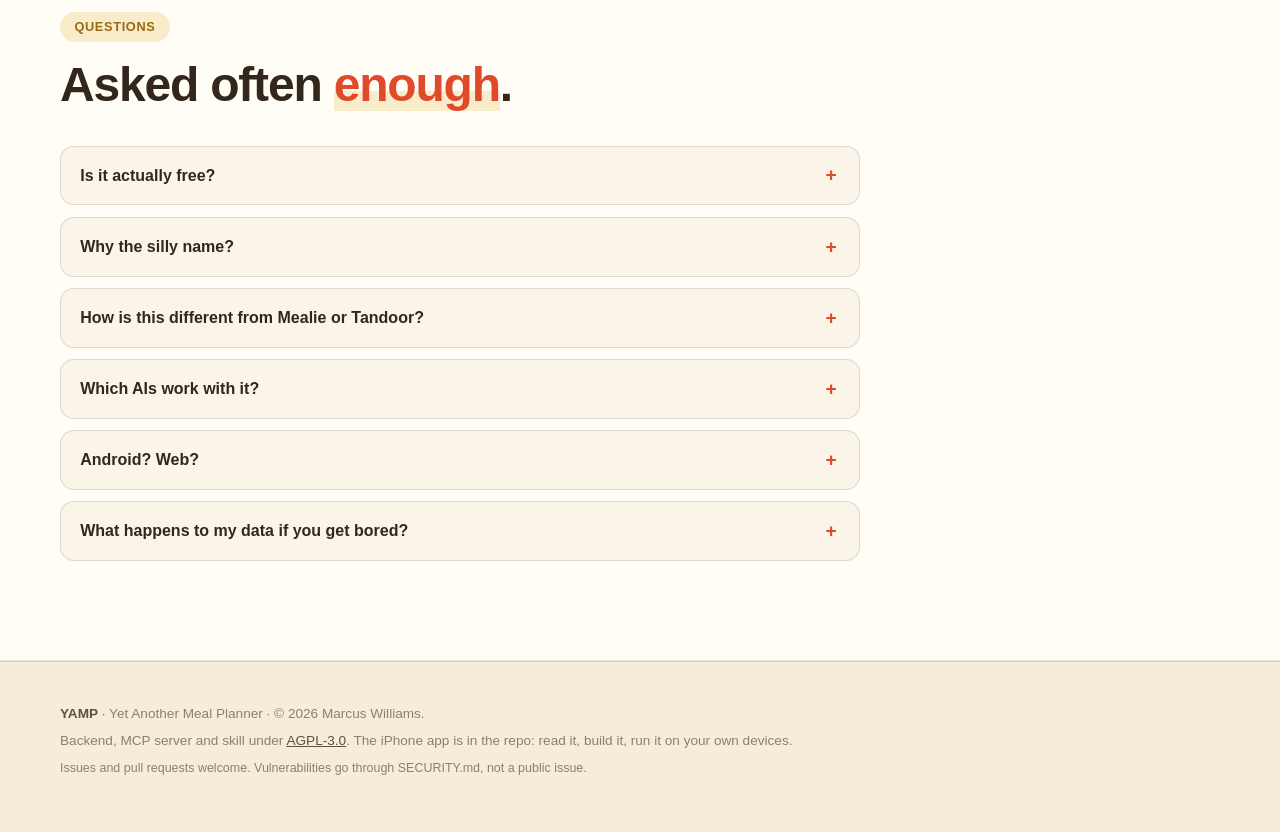
==== commit 4e77abab: "update_recipe over MCP: edit a recipe in place The MCP server could ingest, reparse, submit, set a p" ====
--- a/docs/index.html
+++ b/docs/index.html
@@ -224,7 +224,7 @@
       <div>
         <p class="s-label">Connect your assistant, once</p>
         <p class="s-cmd">claude mcp add --transport http yamp https://your-server/mcp</p>
-        <p class="s-note"><span class="tag green">connected · 34 tools</span> and it fetches the playbook from /skill by itself.</p>
+        <p class="s-note"><span class="tag green">connected · 37 tools</span> and it fetches the playbook from /skill by itself.</p>
       </div>
     </div>
   </div>
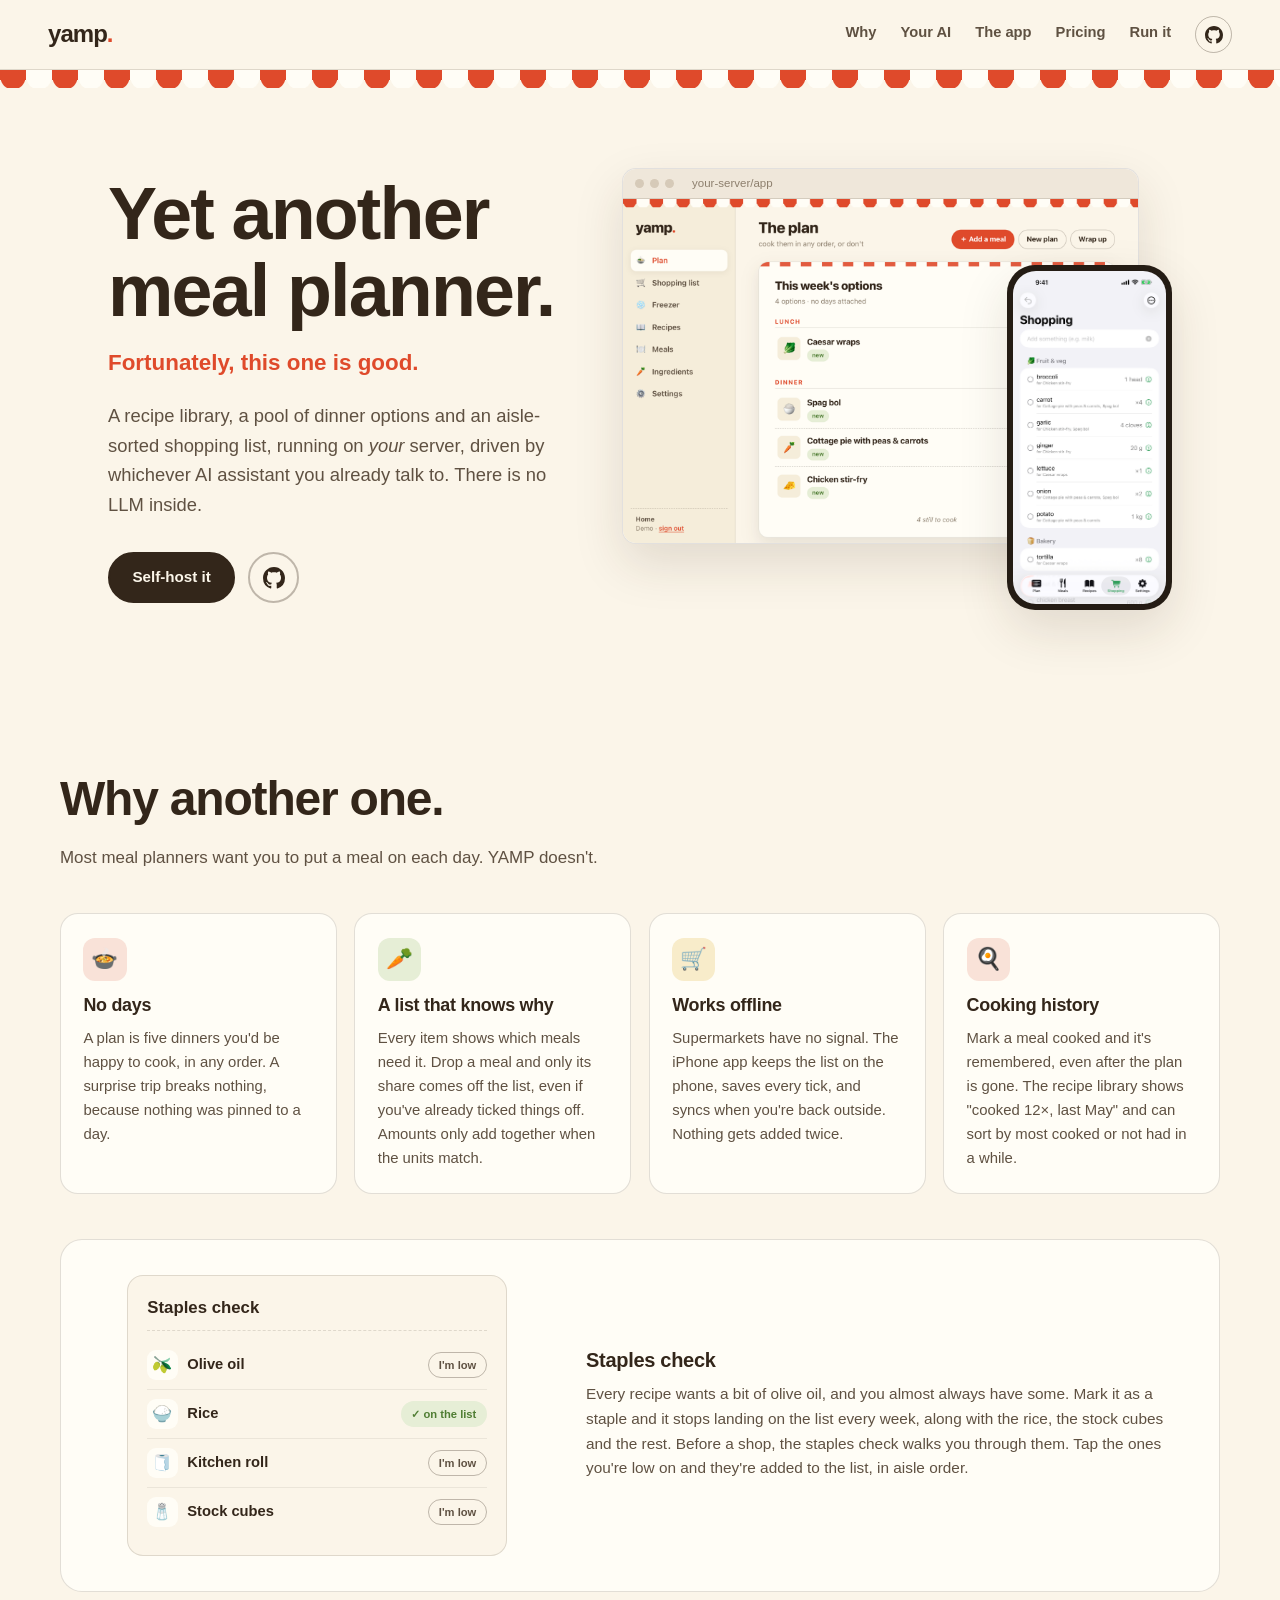
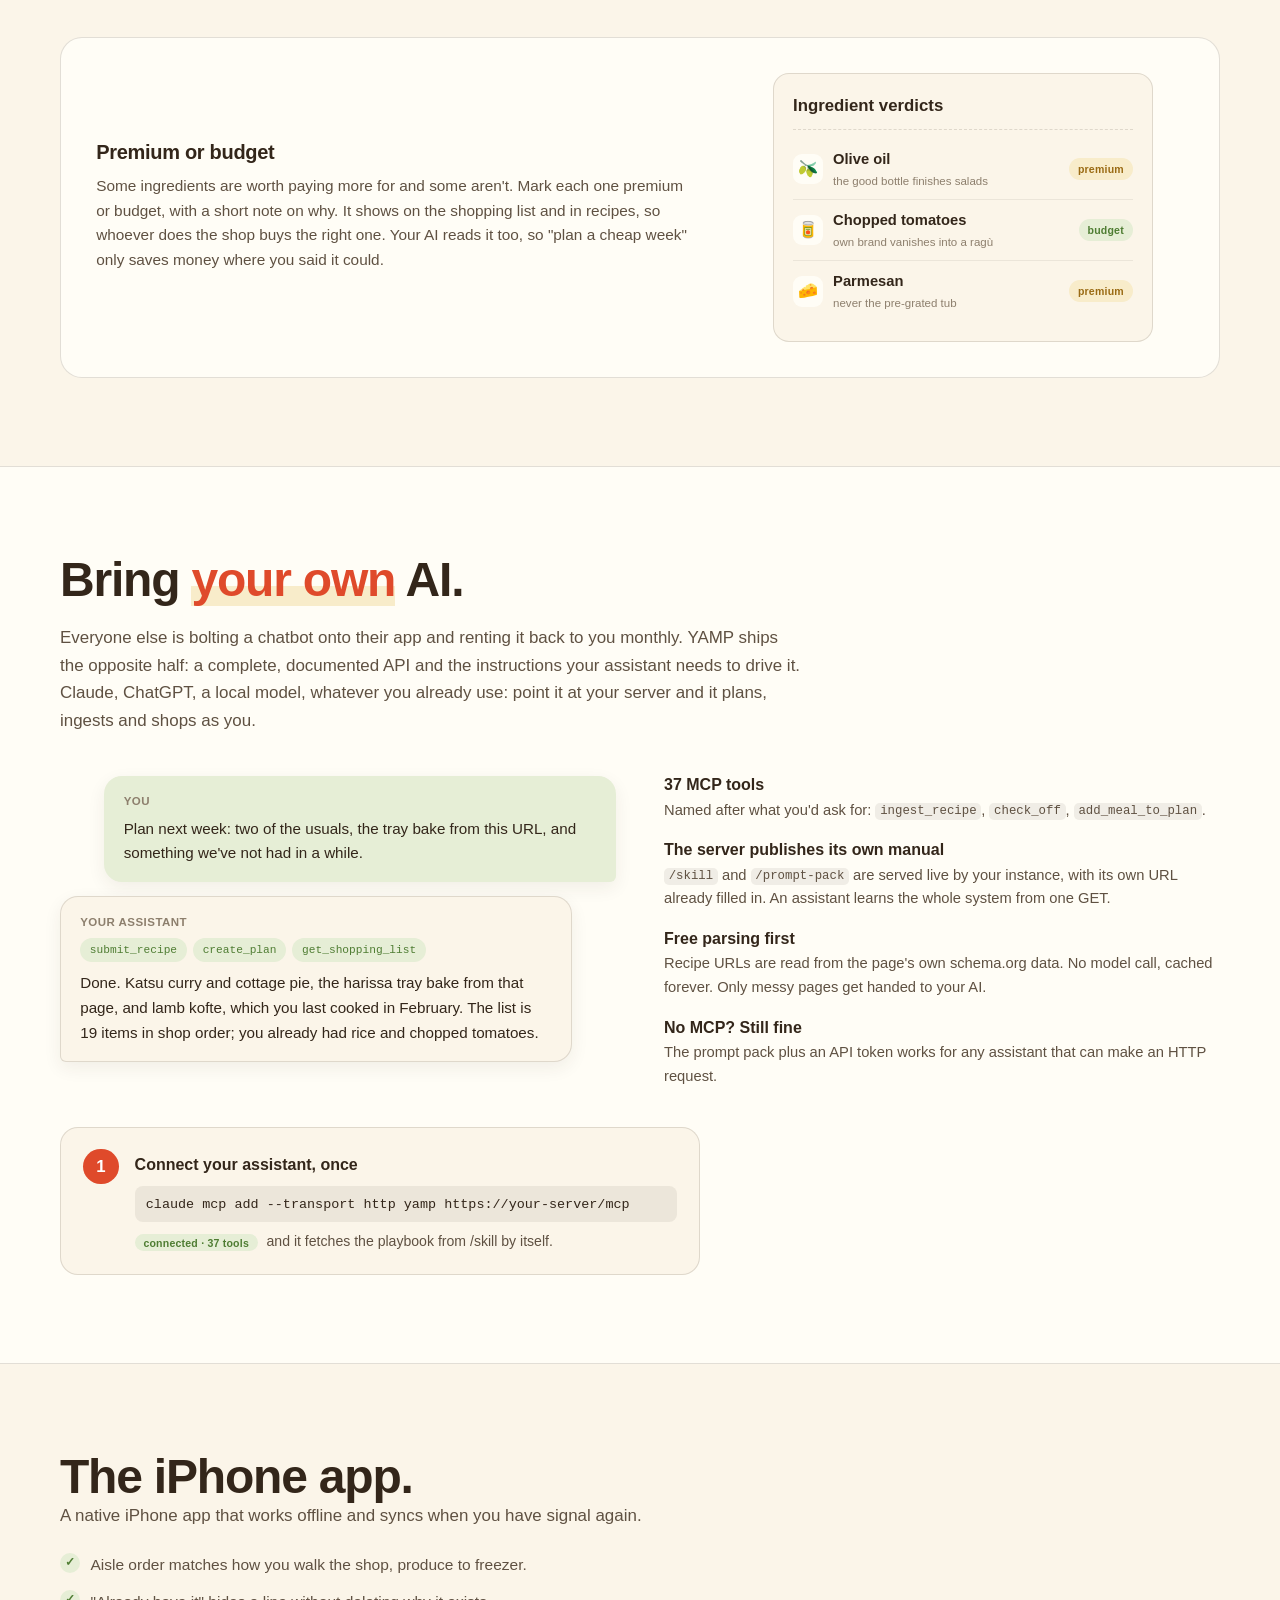
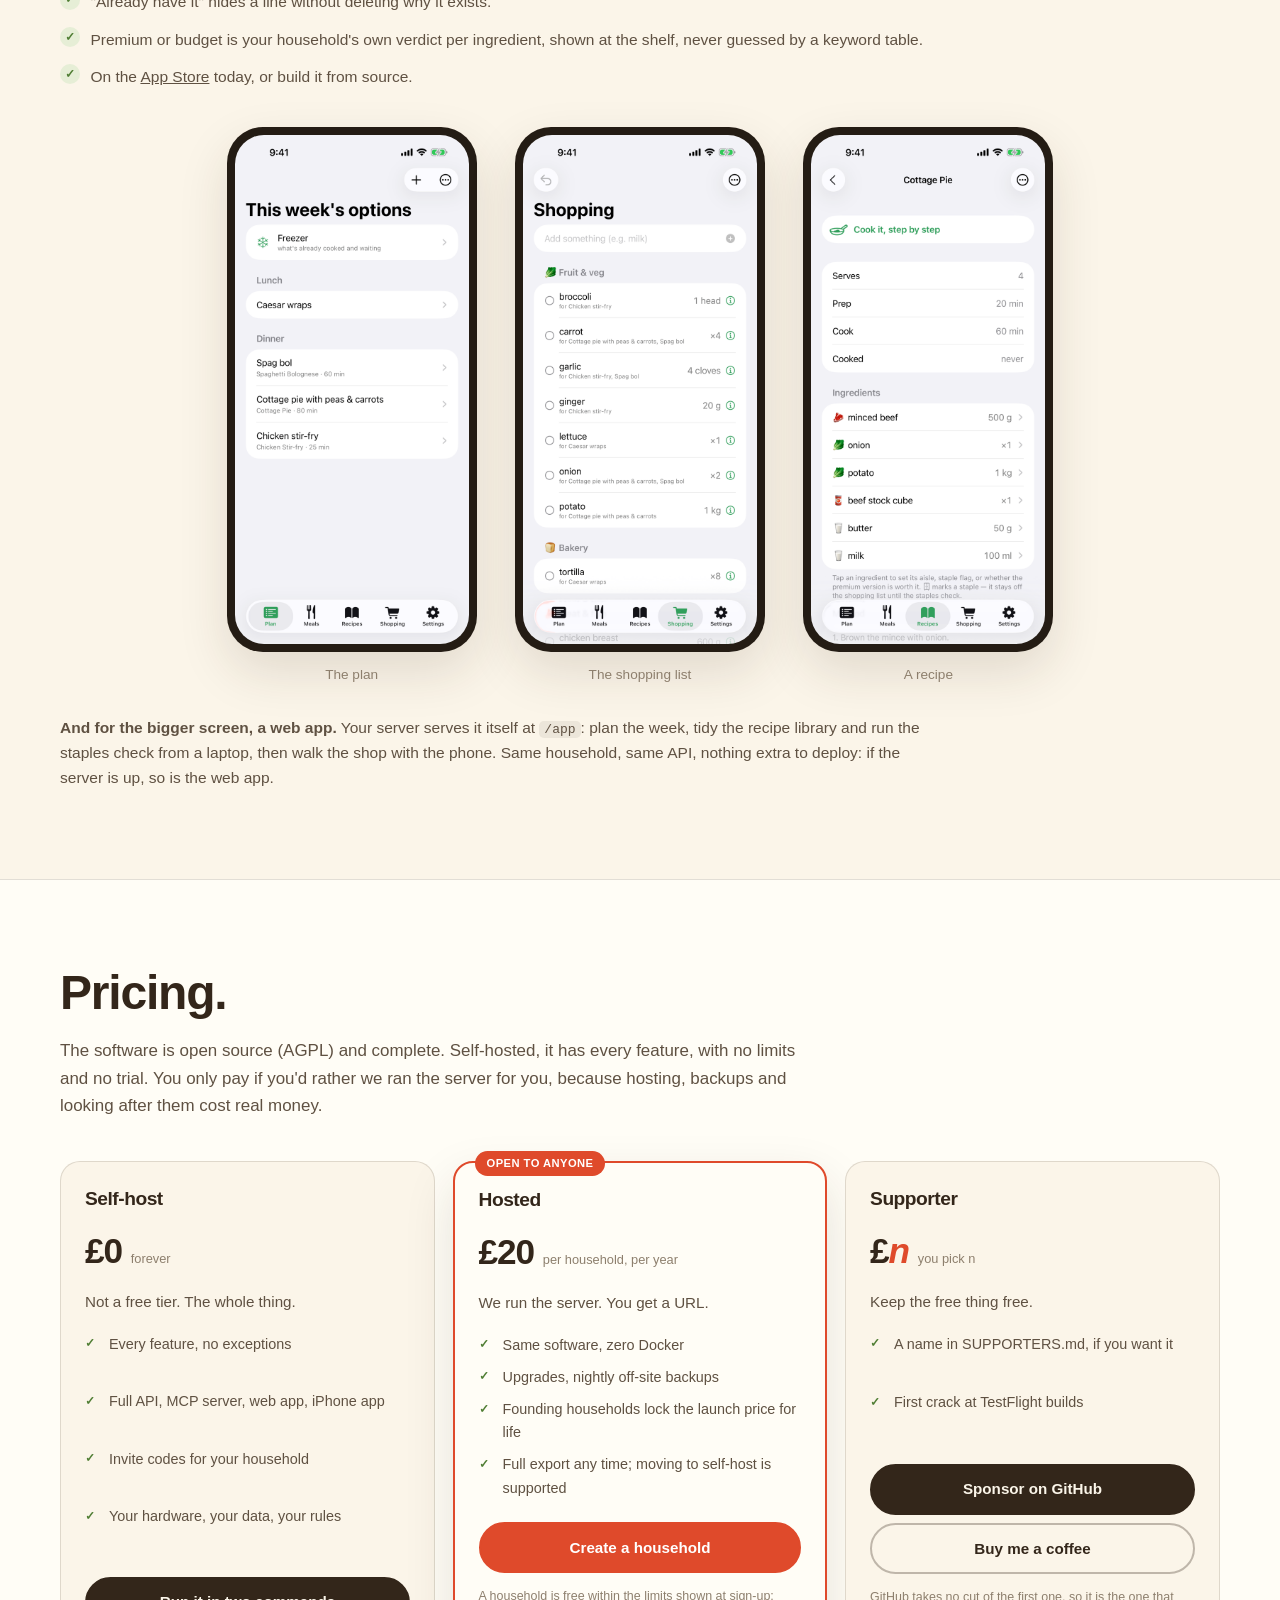
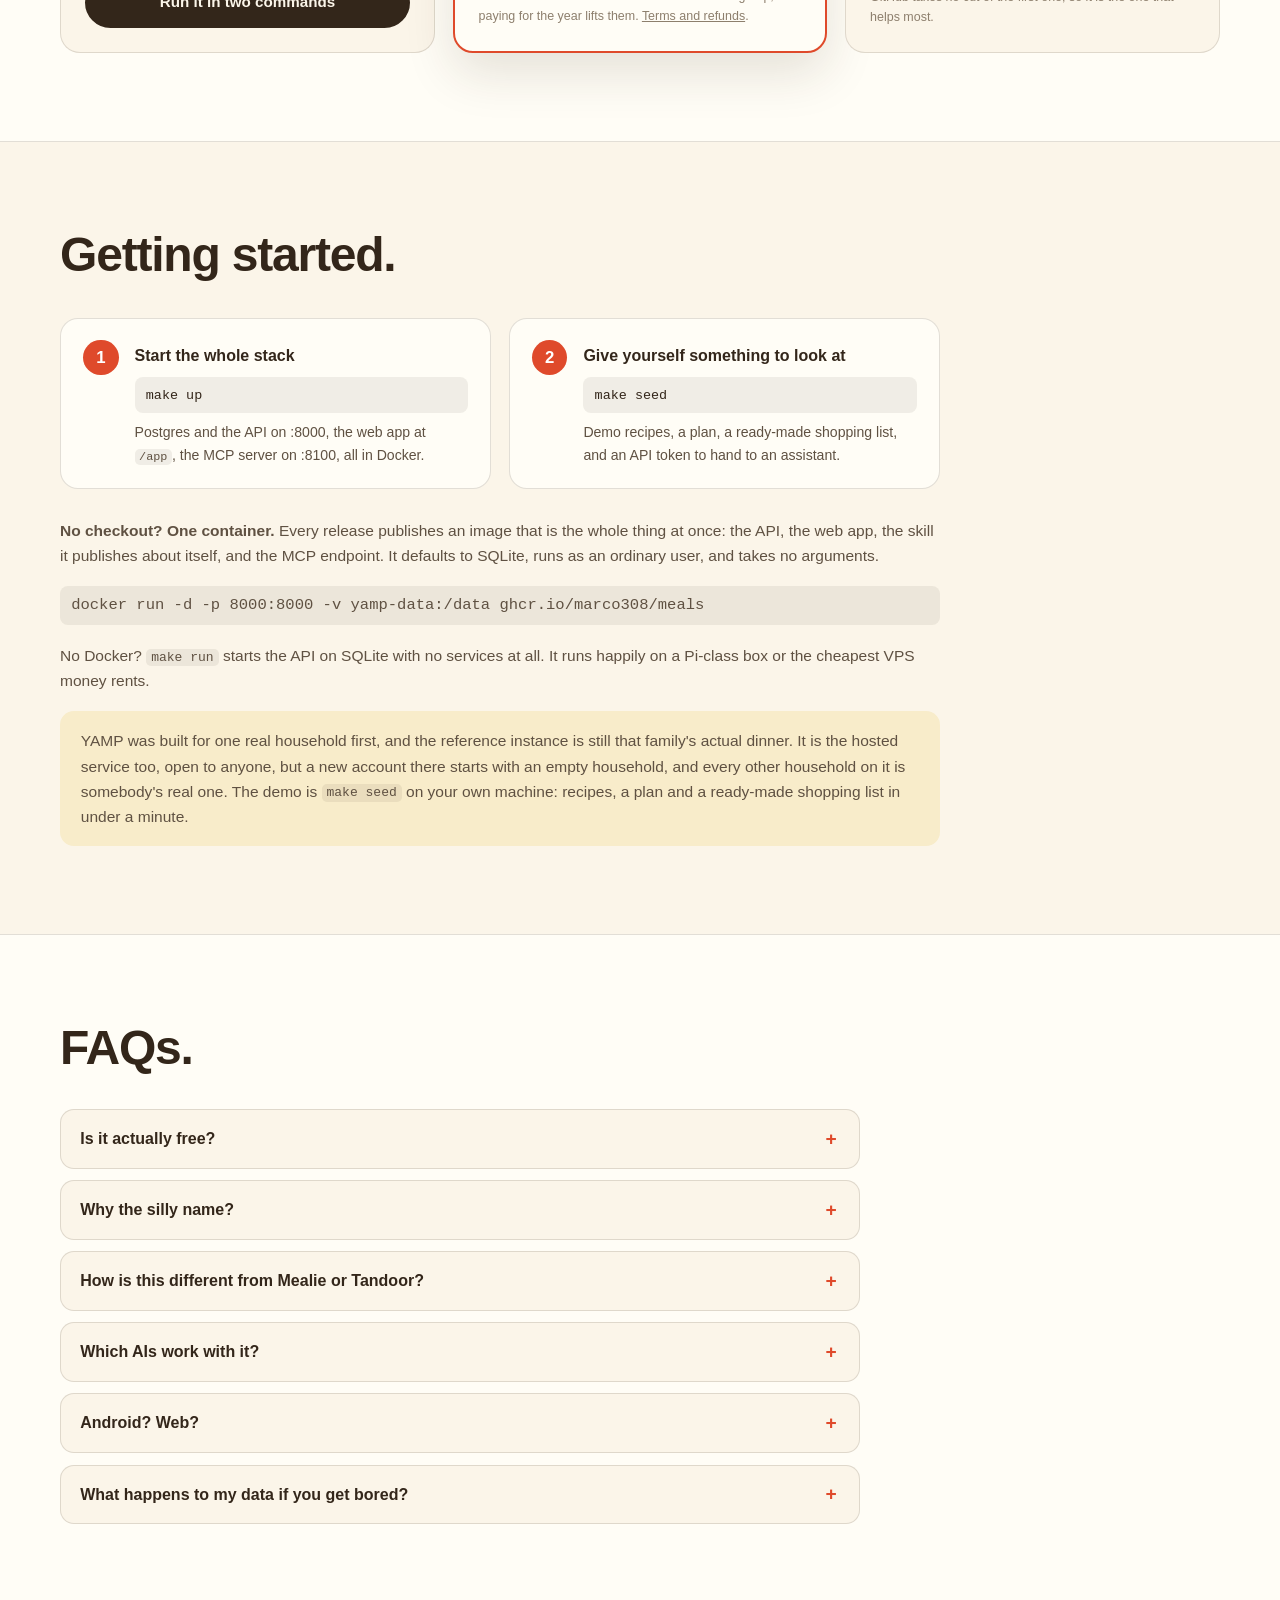
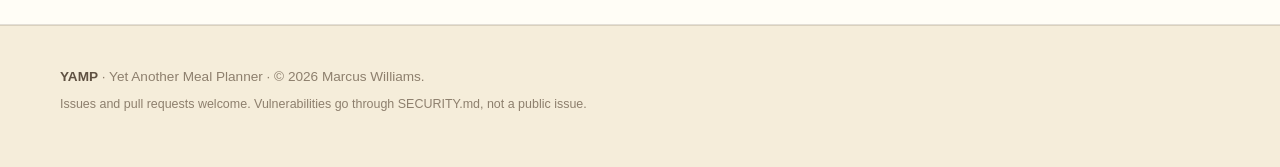
==== commit e503183b: "Site: plain words, plain headings, real screenshots - Cut the filler lines ("That is the point.", "I" ====
--- a/docs/index.html
+++ b/docs/index.html
@@ -11,7 +11,7 @@
 <meta property="og:type" content="website">
 <!-- bump ?v= whenever site.css changes: the HTML is always revalidated,
      so a new query string forces every browser past its cached stylesheet -->
-<link rel="stylesheet" href="assets/site.css?v=3">
+<link rel="stylesheet" href="assets/site.css?v=4">
 <link rel="icon" href="data:image/svg+xml,<svg xmlns='http://www.w3.org/2000/svg' viewBox='0 0 100 100'><text y='.9em' font-size='90'>🍳</text></svg>">
 </head>
 <body>
@@ -24,7 +24,7 @@
     <a href="#app">The app</a>
     <a href="#pricing">Pricing</a>
     <a href="#run">Run it</a>
-    <a class="ghost" href="https://github.com/marco308/meals">GitHub&nbsp;↗</a>
+    <a class="ghost gh" href="https://github.com/marco308/meals" aria-label="YAMP on GitHub" title="GitHub"><svg viewBox="0 0 16 16" width="18" height="18" aria-hidden="true" focusable="false"><path fill="currentColor" d="M8 0c4.42 0 8 3.58 8 8a8.013 8.013 0 0 1-5.45 7.59c-.4.08-.55-.17-.55-.38 0-.27.01-1.13.01-2.2 0-.75-.25-1.23-.54-1.48 1.78-.2 3.65-.88 3.65-3.95 0-.88-.31-1.59-.82-2.15.08-.2.36-1.02-.08-2.12 0 0-.67-.22-2.2.82-.64-.18-1.32-.27-2-.27-.68 0-1.36.09-2 .27-1.53-1.03-2.2-.82-2.2-.82-.44 1.1-.16 1.92-.08 2.12-.51.56-.82 1.28-.82 2.15 0 3.06 1.86 3.75 3.64 3.95-.23.2-.44.55-.51 1.07-.46.21-1.61.55-2.33-.66-.15-.24-.6-.83-1.23-.82-.67.01-.27.38.01.53.34.19.73.9.82 1.13.16.45.68 1.31 2.69.94 0 .67.01 1.3.01 1.49 0 .21-.15.45-.55.38A7.995 7.995 0 0 1 0 8c0-4.42 3.58-8 8-8Z"/></svg></a>
   </nav>
 </header>
 <div class="awning" aria-hidden="true"></div>
@@ -39,79 +39,68 @@
     <p class="lede">
       A recipe library, a pool of dinner options and an aisle-sorted shopping
       list, running on <em>your</em> server, driven by whichever AI assistant
-      you already talk to. There is no LLM inside. That is the point.
+      you already talk to. There is no LLM inside.
     </p>
     <div class="cta">
-      <a class="btn" href="#run">Self-host it in two commands</a>
-      <a class="btn ghost" href="https://github.com/marco308/meals">Read the source</a>
-    </div>
-    <p class="footnote">
-      No account with us, unless you want one.
-    </p>
-  </div>
-
-  <figure class="menu-card" aria-label="A weekly plan: five dinner options with no days attached">
-    <div class="menu-awning" aria-hidden="true"></div>
-    <p class="menu-title">This week</p>
-    <p class="menu-sub">five dinners · no days attached</p>
-    <ul class="menu-list">
-      <li><span class="m-emoji">🍛</span><span class="m-name">Katsu curry</span><i class="tag red">cooked 12×</i></li>
-      <li><span class="m-emoji">🥧</span><span class="m-name">Cottage pie</span><i class="tag plain">the usual</i></li>
-      <li><span class="m-emoji">🍅</span><span class="m-name">Harissa tray bake</span><i class="tag green">new · from a URL</i></li>
-      <li><span class="m-emoji">🌯</span><span class="m-name">Fajitas</span><i class="tag plain">quick</i></li>
-      <li><span class="m-emoji">🥘</span><span class="m-name">Lamb kofte</span><i class="tag butter">not had in a while</i></li>
-    </ul>
-    <p class="menu-foot">cook them in any order, or don't</p>
+      <a class="btn" href="#run">Self-host it</a>
+      <a class="btn ghost icon" href="https://github.com/marco308/meals" aria-label="YAMP on GitHub" title="GitHub"><svg viewBox="0 0 16 16" width="22" height="22" aria-hidden="true" focusable="false"><path fill="currentColor" d="M8 0c4.42 0 8 3.58 8 8a8.013 8.013 0 0 1-5.45 7.59c-.4.08-.55-.17-.55-.38 0-.27.01-1.13.01-2.2 0-.75-.25-1.23-.54-1.48 1.78-.2 3.65-.88 3.65-3.95 0-.88-.31-1.59-.82-2.15.08-.2.36-1.02-.08-2.12 0 0-.67-.22-2.2.82-.64-.18-1.32-.27-2-.27-.68 0-1.36.09-2 .27-1.53-1.03-2.2-.82-2.2-.82-.44 1.1-.16 1.92-.08 2.12-.51.56-.82 1.28-.82 2.15 0 3.06 1.86 3.75 3.64 3.95-.23.2-.44.55-.51 1.07-.46.21-1.61.55-2.33-.66-.15-.24-.6-.83-1.23-.82-.67.01-.27.38.01.53.34.19.73.9.82 1.13.16.45.68 1.31 2.69.94 0 .67.01 1.3.01 1.49 0 .21-.15.45-.55.38A7.995 7.995 0 0 1 0 8c0-4.42 3.58-8 8-8Z"/></svg></a>
+    </div>
+  </div>
+
+  <figure class="devices">
+    <div class="browser">
+      <div class="browser-bar" aria-hidden="true"><i></i><i></i><i></i><span>your-server/app</span></div>
+      <img src="assets/web-plan.png" width="1440" height="960"
+           alt="The YAMP web app in a browser, showing this week's plan: Caesar wraps for lunch, and spag bol, cottage pie and chicken stir-fry for dinner">
+    </div>
+    <div class="bezel phone">
+      <img src="assets/app-shopping-list.png" width="660" height="1434"
+           alt="The iPhone app's shopping list: fruit and veg first, each item saying which meals need it">
+    </div>
   </figure>
 </section>
 
 <!-- ═══════════════════════ why another one ═══════════════════════ -->
 <section id="why" class="band">
-  <p class="kicker"><span class="k-tag red">Why another one</span></p>
-  <h2>Because the other ones <br>plan <mark>Tuesdays</mark>.</h2>
+  <h2>Why another one.</h2>
   <p class="band-lede">
-    Meal planners keep failing the same way: they assume you know what Tuesday
-    looks like. YAMP makes a different set of bets.
+    Most meal planners want you to put a meal on each day. YAMP doesn't.
   </p>
 
   <div class="cards">
     <article class="card">
       <span class="c-emoji tint-red">🍲</span>
-      <h3>Plans are pools, not calendars</h3>
-      <p>
-        A plan is five dinners you would be happy to cook, in no particular
-        order. No days, no dates, no guilt. A surprise trip breaks nothing,
-        because nothing was ever pinned to Tuesday.
+      <h3>No days</h3>
+      <p>
+        A plan is five dinners you'd be happy to cook, in any order. A surprise
+        trip breaks nothing, because nothing was pinned to a day.
       </p>
     </article>
     <article class="card">
       <span class="c-emoji tint-green">🥕</span>
-      <h3>The list knows why</h3>
-      <p>
-        Every line remembers which meals put it there. A second recipe that
-        needs carrots merges its share in; dropping a meal takes only its share
-        out, without un-ticking what is already in the trolley. Units merge
-        only on an exact match, so 500&nbsp;g never quietly becomes half a bag.
+      <h3>A list that knows why</h3>
+      <p>
+        Every item shows which meals need it. Drop a meal and only its share
+        comes off the list, even if you've already ticked things off. Amounts
+        only add together when the units match.
       </p>
     </article>
     <article class="card">
       <span class="c-emoji tint-butter">🛒</span>
-      <h3>Offline is not an edge case</h3>
-      <p>
-        Supermarkets eat phone signal. The iPhone app renders from a cached
-        list, queues every tick and quick-add to disk, survives a relaunch,
-        and replays in order once you are back outside. Idempotent client ids
-        mean a replayed action is never a double.
+      <h3>Works offline</h3>
+      <p>
+        Supermarkets have no signal. The iPhone app keeps the list on the
+        phone, saves every tick, and syncs when you're back outside. Nothing
+        gets added twice.
       </p>
     </article>
     <article class="card">
       <span class="c-emoji tint-red">🍳</span>
-      <h3>It remembers what you cooked</h3>
-      <p>
-        Marking a meal cooked is recorded for good, per recipe as well as per
-        meal, and survives deleting the plan it came from. The library shows
-        "cooked 12×, last May" and sorts by most cooked or not had in a
-        while, which is the actual Sunday question.
+      <h3>Cooking history</h3>
+      <p>
+        Mark a meal cooked and it's remembered, even after the plan is gone.
+        The recipe library shows "cooked 12×, last May" and can sort by most
+        cooked or not had in a while.
       </p>
     </article>
   </div>
@@ -119,43 +108,36 @@
   <div class="staples">
     <div class="staples-mock" role="img" aria-label="The staples check: each staple with a button to say you are low on it">
       <p class="st-title">Staples check</p>
-      <p class="st-sub">the boring essentials</p>
       <div class="st-row"><span class="st-emoji">🫒</span><span class="st-name">Olive oil</span><i class="st-btn">I'm low</i></div>
       <div class="st-row"><span class="st-emoji">🍚</span><span class="st-name">Rice</span><i class="st-btn added">✓ on the list</i></div>
       <div class="st-row"><span class="st-emoji">🧻</span><span class="st-name">Kitchen roll</span><i class="st-btn">I'm low</i></div>
       <div class="st-row"><span class="st-emoji">🧂</span><span class="st-name">Stock cubes</span><i class="st-btn">I'm low</i></div>
     </div>
     <div class="staples-copy">
-      <h3>The thirty-second check before you leave</h3>
-      <p>
-        Every recipe wants ten millilitres of olive oil, and you almost always
-        have olive oil. Flag it once as a staple and it stops landing on the
-        list every week, along with the rice, the stock cubes and the rest of
-        the things you nearly always have. Nearly: occasionally you do run
-        out. The staples check is one screen that walks the cupboard for you
-        before a shop. Tap the ones you are actually low on and they join the
-        list, already in aisle order. No lap of the kitchen with a notepad,
-        and no discovering mid-recipe that the olive oil ran out last week.
+      <h3>Staples check</h3>
+      <p>
+        Every recipe wants a bit of olive oil, and you almost always have some.
+        Mark it as a staple and it stops landing on the list every week, along
+        with the rice, the stock cubes and the rest. Before a shop, the staples
+        check walks you through them. Tap the ones you're low on and they're
+        added to the list, in aisle order.
       </p>
     </div>
   </div>
 
   <div class="staples rev">
     <div class="staples-copy">
-      <h3>Where quality matters, on the record</h3>
-      <p>
-        Some ingredients deserve the good version and some honestly do not.
-        Your household records its own verdict per ingredient, premium or
-        budget, with a one-line note on why. Nothing is guessed from a keyword
-        table; it is your accumulated opinion. The verdict rides along to the
-        shelf, on list items and recipe lines, so whoever is doing the shop
-        buys the right bottle. Your AI reads it too, so "plan a cheap week"
-        economises only where you said it could.
+      <h3>Premium or budget</h3>
+      <p>
+        Some ingredients are worth paying more for and some aren't. Mark each
+        one premium or budget, with a short note on why. It shows on the
+        shopping list and in recipes, so whoever does the shop buys the right
+        one. Your AI reads it too, so "plan a cheap week" only saves money
+        where you said it could.
       </p>
     </div>
     <div class="staples-mock" role="img" aria-label="Ingredient verdicts: each ingredient marked premium or budget with the household's note">
       <p class="st-title">Ingredient verdicts</p>
-      <p class="st-sub">yours, not an algorithm's</p>
       <div class="st-row">
         <span class="st-emoji">🫒</span>
         <span class="st-item"><span class="st-name">Olive oil</span><span class="st-note">the good bottle finishes salads</span></span>
@@ -177,8 +159,7 @@
 
 <!-- ═══════════════════════ your ai ═══════════════════════ -->
 <section id="ai" class="band alt">
-  <p class="kicker"><span class="k-tag green">Your AI</span></p>
-  <h2>There is no AI inside. <br>Bring the one you <mark>already pay for</mark>.</h2>
+  <h2>Bring <mark>your own</mark> AI.</h2>
   <p class="band-lede">
     Everyone else is bolting a chatbot onto their app and renting it back to
     you monthly. YAMP ships the opposite half: a complete, documented API and
@@ -200,19 +181,19 @@
 
     <div class="facts">
       <div class="fact">
-        <h4>29 task-level MCP tools</h4>
-        <p>Shaped like the job, not the database: <span class="mono">ingest_recipe</span>, <span class="mono">check_off</span>, <span class="mono">plan_meals</span>.</p>
+        <h3>37 MCP tools</h3>
+        <p>Named after what you'd ask for: <span class="mono">ingest_recipe</span>, <span class="mono">check_off</span>, <span class="mono">add_meal_to_plan</span>.</p>
       </div>
       <div class="fact">
-        <h4>The server publishes its own manual</h4>
+        <h3>The server publishes its own manual</h3>
         <p><span class="mono">/skill</span> and <span class="mono">/prompt-pack</span> are served live by your instance, with its own URL already filled in. An assistant learns the whole system from one GET.</p>
       </div>
       <div class="fact">
-        <h4>Free parsing first</h4>
+        <h3>Free parsing first</h3>
         <p>Recipe URLs are read from the page's own schema.org data. No model call, cached forever. Only messy pages get handed to your AI.</p>
       </div>
       <div class="fact">
-        <h4>No MCP? Still fine</h4>
+        <h3>No MCP? Still fine</h3>
         <p>The prompt pack plus an API token works for any assistant that can make an HTTP request.</p>
       </div>
     </div>
@@ -232,15 +213,11 @@
 
 <!-- ═══════════════════════ the app ═══════════════════════ -->
 <section id="app" class="band">
-  <p class="kicker"><span class="k-tag butter">In the shop</span></p>
-  <h2>Built for the supermarket <mark>basement</mark>.</h2>
-
-  <div class="split reverse">
-    <div class="app-copy">
+  <h2>The iPhone app.</h2>
+
+  <div class="app-copy">
       <p class="band-lede left">
-        A native iPhone app, offline first, because the shop is where signal
-        goes to die. It renders instantly from local truth and syncs when the
-        world returns.
+        A native iPhone app that works offline and syncs when you have signal again.
       </p>
       <ul class="ticks">
         <li>Aisle order matches how you walk the shop, produce to freezer.</li>
@@ -250,12 +227,21 @@
       </ul>
     </div>
 
-    <figure class="shot-wrap">
-      <div class="bezel">
-        <img src="assets/app-shopping-list.png" width="660" height="1434"
-             alt="The shopping list mid-shop: items grouped by aisle, a few already ticked, and under each item the meals that need it">
-      </div>
-      <figcaption>A real screenshot, straight from the same scripted run that makes the App&nbsp;Store set.</figcaption>
+  <div class="shots">
+    <figure>
+      <div class="bezel"><img src="assets/app-plan.png" width="660" height="1434" loading="lazy"
+           alt="The plan: Caesar wraps for lunch, and spag bol, cottage pie and chicken stir-fry for dinner, with no days attached"></div>
+      <figcaption>The plan</figcaption>
+    </figure>
+    <figure>
+      <div class="bezel"><img src="assets/app-shopping-list.png" width="660" height="1434" loading="lazy"
+           alt="The shopping list in aisle order, each item saying which meals need it"></div>
+      <figcaption>The shopping list</figcaption>
+    </figure>
+    <figure>
+      <div class="bezel"><img src="assets/app-recipe.png" width="660" height="1434" loading="lazy"
+           alt="A recipe: cottage pie, with servings, prep and cook times, and its ingredients with their aisles"></div>
+      <figcaption>A recipe</figcaption>
     </figure>
   </div>
 
@@ -272,12 +258,12 @@
 
 <!-- ═══════════════════════ pricing ═══════════════════════ -->
 <section id="pricing" class="band alt">
-  <p class="kicker"><span class="k-tag red">Money</span></p>
-  <h2>Free where it should be. <br>Paid where it <mark>costs something</mark>.</h2>
+  <h2>Pricing.</h2>
   <p class="band-lede">
-    The software is complete and AGPL. Nothing in the repo is held back,
-    rate-limited or trial-shaped. Money enters only where real costs live:
-    servers, backups and time.
+    The software is open source (AGPL) and complete. Self-hosted, it has every
+    feature, with no limits and no trial. You only pay if you'd rather we ran
+    the server for you, because hosting, backups and looking after them cost
+    real money.
   </p>
 
   <div class="tiers">
@@ -298,12 +284,12 @@
       <p class="flag">open to anyone</p>
       <h3>Hosted</h3>
       <p class="price">£20 <span>per household, per year</span></p>
-      <p class="tier-lede">We run the server. You get a URL and your evenings back.</p>
+      <p class="tier-lede">We run the server. You get a URL.</p>
       <ul>
         <li>Same software, zero Docker</li>
         <li>Upgrades, nightly off-site backups</li>
         <li>Founding households lock the launch price for life</li>
-        <li>Full export any time; moving to self-host is a supported path, not a betrayal</li>
+        <li>Full export any time; moving to self-host is supported</li>
       </ul>
       <a class="btn hot" href="https://meals.marcuslab.uk/app/">Create a household</a>
       <p class="small">A household is free within the limits shown at sign-up; paying for the year lifts them. <a href="https://meals.marcuslab.uk/terms">Terms and refunds</a>.</p>
@@ -316,7 +302,7 @@
       <ul>
         <li>A name in SUPPORTERS.md, if you want it</li>
         <li>First crack at TestFlight builds</li>
-        <li>Warm glow, genuine gratitude</li>
+        
       </ul>
       <a class="btn" href="https://github.com/sponsors/marco308">Sponsor on GitHub</a>
       <a class="btn ghost" href="https://buymeacoffee.com/marcuslab">Buy me a coffee</a>
@@ -328,8 +314,7 @@
 
 <!-- ═══════════════════════ run it ═══════════════════════ -->
 <section id="run" class="band">
-  <p class="kicker"><span class="k-tag green">Run it</span></p>
-  <h2>Two commands. <mark>Yours</mark> forever.</h2>
+  <h2>Getting started.</h2>
 
   <div class="steps">
     <div class="step">
@@ -364,7 +349,7 @@
       cheapest VPS money rents.
     </p>
     <p class="honest">
-      <b>An honest note on demos.</b> YAMP was built for one real household
+      YAMP was built for one real household
       first, and the reference instance is still that family's actual
       dinner. It is the hosted service too, open to anyone, but a new
       account there starts with an empty household, and every other
@@ -377,8 +362,7 @@
 
 <!-- ═══════════════════════ faq ═══════════════════════ -->
 <section id="faq" class="band alt">
-  <p class="kicker"><span class="k-tag butter">Questions</span></p>
-  <h2>Asked often <mark>enough</mark>.</h2>
+  <h2>FAQs.</h2>
 
   <div class="faq">
     <details>
@@ -392,10 +376,7 @@
     <details>
       <summary>Why the silly name?</summary>
       <p>
-        Because the world did not need another meal planner, and yet the
-        existing ones kept planning Tuesdays. The name keeps us honest about
-        what this is: the meal planner you end up writing after the others
-        annoy you.
+        Because the world didn't need another meal planner, and yet the existing ones kept annoying me and didn't really work how I wanted them to work, so I wrote my own. And it had to be called something.
       </p>
     </details>
     <details>
@@ -405,7 +386,7 @@
         recipe wiki, use them happily. YAMP is a planning and shopping tool
         first: plans without days, a provenance-aware list that works in a
         basement, and an API designed to be driven by an AI rather than
-        browsed by a human. Run it next to Mealie. It will not be offended.
+        browsed by a human. Run it next to Mealie.
       </p>
     </details>
     <details>
@@ -431,9 +412,8 @@
     <details>
       <summary>What happens to my data if you get bored?</summary>
       <p>
-        Self-hosters: nothing, which is the point. Hosted households: full
-        export at any time, and the exact same software runs at home. The bus
-        factor is documented rather than denied.
+        Self-hosters: nothing. Hosted households: full
+        export at any time, and the exact same software runs at home.
       </p>
     </details>
   </div>
@@ -443,11 +423,6 @@
 
 <footer>
   <p><b>YAMP</b> · Yet Another Meal Planner · © 2026 Marcus Williams.</p>
-  <p>
-    Backend, MCP server and skill under
-    <a href="https://github.com/marco308/meals/blob/main/LICENSE">AGPL-3.0</a>.
-    The iPhone app is in the repo: read it, build it, run it on your own devices.
-  </p>
   <p class="thin">
     Issues and pull requests welcome. Vulnerabilities go through SECURITY.md,
     not a public issue.
--- a/docs/assets/site.css
+++ b/docs/assets/site.css
@@ -137,6 +137,8 @@
   color: var(--ink);
 }
 .masthead nav a.ghost:hover { background: var(--ink); color: var(--cream); border-color: var(--ink); }
+.masthead nav a.gh { display: inline-grid; place-items: center; padding: 0; width: 2.3rem; height: 2.3rem; }
+.masthead nav a.gh svg { display: block; }
 
 /* striped market awning with a scalloped hem */
 .awning {
@@ -165,7 +167,7 @@
   margin: 0 auto;
   padding: clamp(3.2rem, 7vw, 5.5rem) clamp(1.2rem, 4vw, 3rem) clamp(3rem, 6vw, 5rem);
   display: grid;
-  grid-template-columns: minmax(0, 1.08fr) minmax(0, .92fr);
+  grid-template-columns: minmax(0, .9fr) minmax(0, 1.1fr);
   gap: clamp(2rem, 5vw, 4.5rem);
   align-items: center;
 }
@@ -188,6 +190,8 @@
 }
 
 .cta { display: flex; flex-wrap: wrap; gap: .8rem; margin-top: 2rem; }
+.btn.icon { display: inline-grid; place-items: center; padding: 0; width: 3.2rem; height: 3.2rem; }
+.btn.icon svg { display: block; }
 
 .btn {
   font-family: var(--display);
@@ -208,91 +212,41 @@
 .btn.hot { background: var(--tomato); border-color: var(--tomato); color: #fff; }
 .btn.hot:hover { background: var(--ink); border-color: var(--ink); color: var(--cream); }
 
-.footnote {
-  font-size: .85rem;
-  color: var(--ink-mute);
-  margin-top: 1.3rem;
-}
-
-/* ── the weekly menu card ─────────────────────────────────────────── */
-
-.menu-card {
+/* ── the hero picture: the web app with the iPhone app in front ───────── */
+
+.devices {
+  position: relative;
   margin: 0;
-  position: relative;
-  background: var(--card);
-  border: 1.5px solid var(--line);
-  border-radius: 18px;
+  padding: 0 6% 12% 0;
+}
+.browser {
+  background: #fff;
+  border: 1px solid var(--line);
+  border-radius: 14px;
+  overflow: hidden;
   box-shadow: var(--shadow);
-  padding: 1.5rem 1.6rem 1.2rem;
-  transform: rotate(-1.4deg);
-  transition: transform .35s var(--ease);
-}
-.menu-card:hover { transform: rotate(0); }
-
-.menu-awning {
-  position: absolute;
-  top: 0;
-  left: 0;
-  right: 0;
-  height: 12px;
-  border-radius: 16px 16px 0 0;
-  background: repeating-linear-gradient(90deg,
-    var(--tomato) 0 22px, var(--tint-red) 22px 44px);
-}
-
-.menu-title {
-  font-family: var(--display);
-  font-weight: 800;
-  font-size: 1.5rem;
-  letter-spacing: -.02em;
-  margin: .9rem 0 0;
-}
-.menu-sub {
-  font-size: .85rem;
-  color: var(--ink-mute);
-  margin: .15rem 0 .9rem;
-  padding-bottom: .8rem;
-  border-bottom: 1.5px dashed var(--line);
-}
-
-.menu-list {
-  list-style: none;
-  margin: 0;
-  padding: 0;
-}
-.menu-list li {
+}
+.browser-bar {
   display: flex;
   align-items: center;
-  gap: .8rem;
-  padding: .62rem 0;
-}
-.menu-list li + li { border-top: 1px solid rgba(51, 38, 26, .08); }
-.m-emoji {
-  flex: none;
-  width: 2.1rem;
-  height: 2.1rem;
-  display: grid;
-  place-items: center;
-  font-size: 1.15rem;
-  background: var(--cream);
-  border-radius: 10px;
-}
-.m-name {
-  font-family: var(--display);
-  font-weight: 700;
-  font-size: 1rem;
-}
-.menu-list .tag { margin-left: auto; }
-
-.menu-foot {
-  margin: .9rem 0 0;
-  padding-top: .8rem;
-  border-top: 1.5px dashed var(--line);
-  text-align: center;
-  font-size: .82rem;
-  font-style: italic;
-  color: var(--ink-mute);
-}
+  gap: 6px;
+  height: 30px;
+  padding: 0 12px;
+  background: #efe7da;
+  border-bottom: 1px solid var(--line);
+}
+.browser-bar i { width: 9px; height: 9px; border-radius: 50%; background: #d6cab8; }
+.browser-bar span { margin-left: 12px; font-size: .72rem; color: var(--ink-mute); }
+.browser img { display: block; width: 100%; height: auto; }
+.devices .phone {
+  position: absolute;
+  right: 0;
+  bottom: 0;
+  width: 30%;
+  padding: 6px;
+  border-radius: 28px;
+}
+.devices .phone img { border-radius: 23px; }
 
 /* ── bands & section furniture ────────────────────────────────────── */
 
@@ -306,20 +260,6 @@
   border-bottom: 1px solid var(--line);
 }
 
-.kicker { margin: 0 0 1.1rem; }
-.k-tag {
-  display: inline-block;
-  font-family: var(--display);
-  font-weight: 800;
-  font-size: .8rem;
-  letter-spacing: .05em;
-  text-transform: uppercase;
-  border-radius: 999px;
-  padding: .3rem .9rem;
-}
-.k-tag.red    { background: var(--tint-red); color: var(--tomato-dk); }
-.k-tag.green  { background: var(--tint-green); color: var(--leek); }
-.k-tag.butter { background: var(--tint-butter); color: #9a6b14; }
 
 .band h2 {
   font-size: clamp(1.9rem, 4.4vw, 3rem);
@@ -427,10 +367,12 @@
 }
 
 .facts { display: grid; gap: 1.15rem; }
-.fact h4 {
+.fact h3 {
   font-family: var(--display);
   font-weight: 800;
   font-size: 1rem;
+  letter-spacing: normal;
+  line-height: normal;
   margin: 0;
 }
 .fact p { color: var(--ink-soft); font-size: .92rem; margin: .3rem 0 0; }
@@ -522,6 +464,23 @@
   border-radius: 50%;
 }
 
+.shots {
+  display: grid;
+  grid-template-columns: repeat(3, minmax(0, 250px));
+  justify-content: center;
+  gap: clamp(1rem, 3vw, 2.4rem);
+  margin-top: 2.4rem;
+}
+.shots figure { margin: 0; }
+.shots .bezel { padding: 8px; border-radius: 36px; }
+.shots .bezel img { border-radius: 29px; }
+.shots figcaption { margin-top: .8rem; text-align: center; font-size: .85rem; color: var(--ink-mute); }
+@media (max-width: 640px) {
+  .shots { grid-template-columns: repeat(3, minmax(0, 1fr)); gap: .6rem; }
+  .shots .bezel { padding: 4px; border-radius: 18px; }
+  .shots .bezel img { border-radius: 15px; }
+}
+
 .shot-wrap {
   margin: 0;
   justify-self: center;
@@ -577,13 +536,9 @@
   max-width: 380px;
   justify-self: center;
 }
-.st-title { font-family: var(--display); font-weight: 800; font-size: 1.05rem; margin: 0; }
-.st-sub {
-  font-size: .78rem;
-  color: var(--ink-mute);
-  margin: .1rem 0 .6rem;
-  padding-bottom: .6rem;
-  border-bottom: 1.5px dashed var(--line);
+.st-title {
+  font-family: var(--display); font-weight: 800; font-size: 1.05rem;
+  margin: 0 0 .6rem; padding-bottom: .6rem; border-bottom: 1.5px dashed var(--line);
 }
 .st-row { display: flex; align-items: center; gap: .6rem; padding: .55rem 0; }
 .st-row + .st-row { border-top: 1px solid rgba(51, 38, 26, .08); }
@@ -774,7 +729,7 @@
 
 @media (max-width: 920px) {
   .hero { grid-template-columns: 1fr; }
-  .menu-card { transform: none; max-width: 480px; }
+  .devices { max-width: 640px; }
   .split, .split.reverse { grid-template-columns: 1fr; }
   .shot-wrap { transform: none; }
   .turn { max-width: 100%; }
@@ -793,5 +748,5 @@
 
 @media (prefers-reduced-motion: reduce) {
   html { scroll-behavior: auto; }
-  .btn, .card, .menu-card, .shot-wrap { transition: none; }
-}
+  .btn, .card, .shot-wrap { transition: none; }
+}
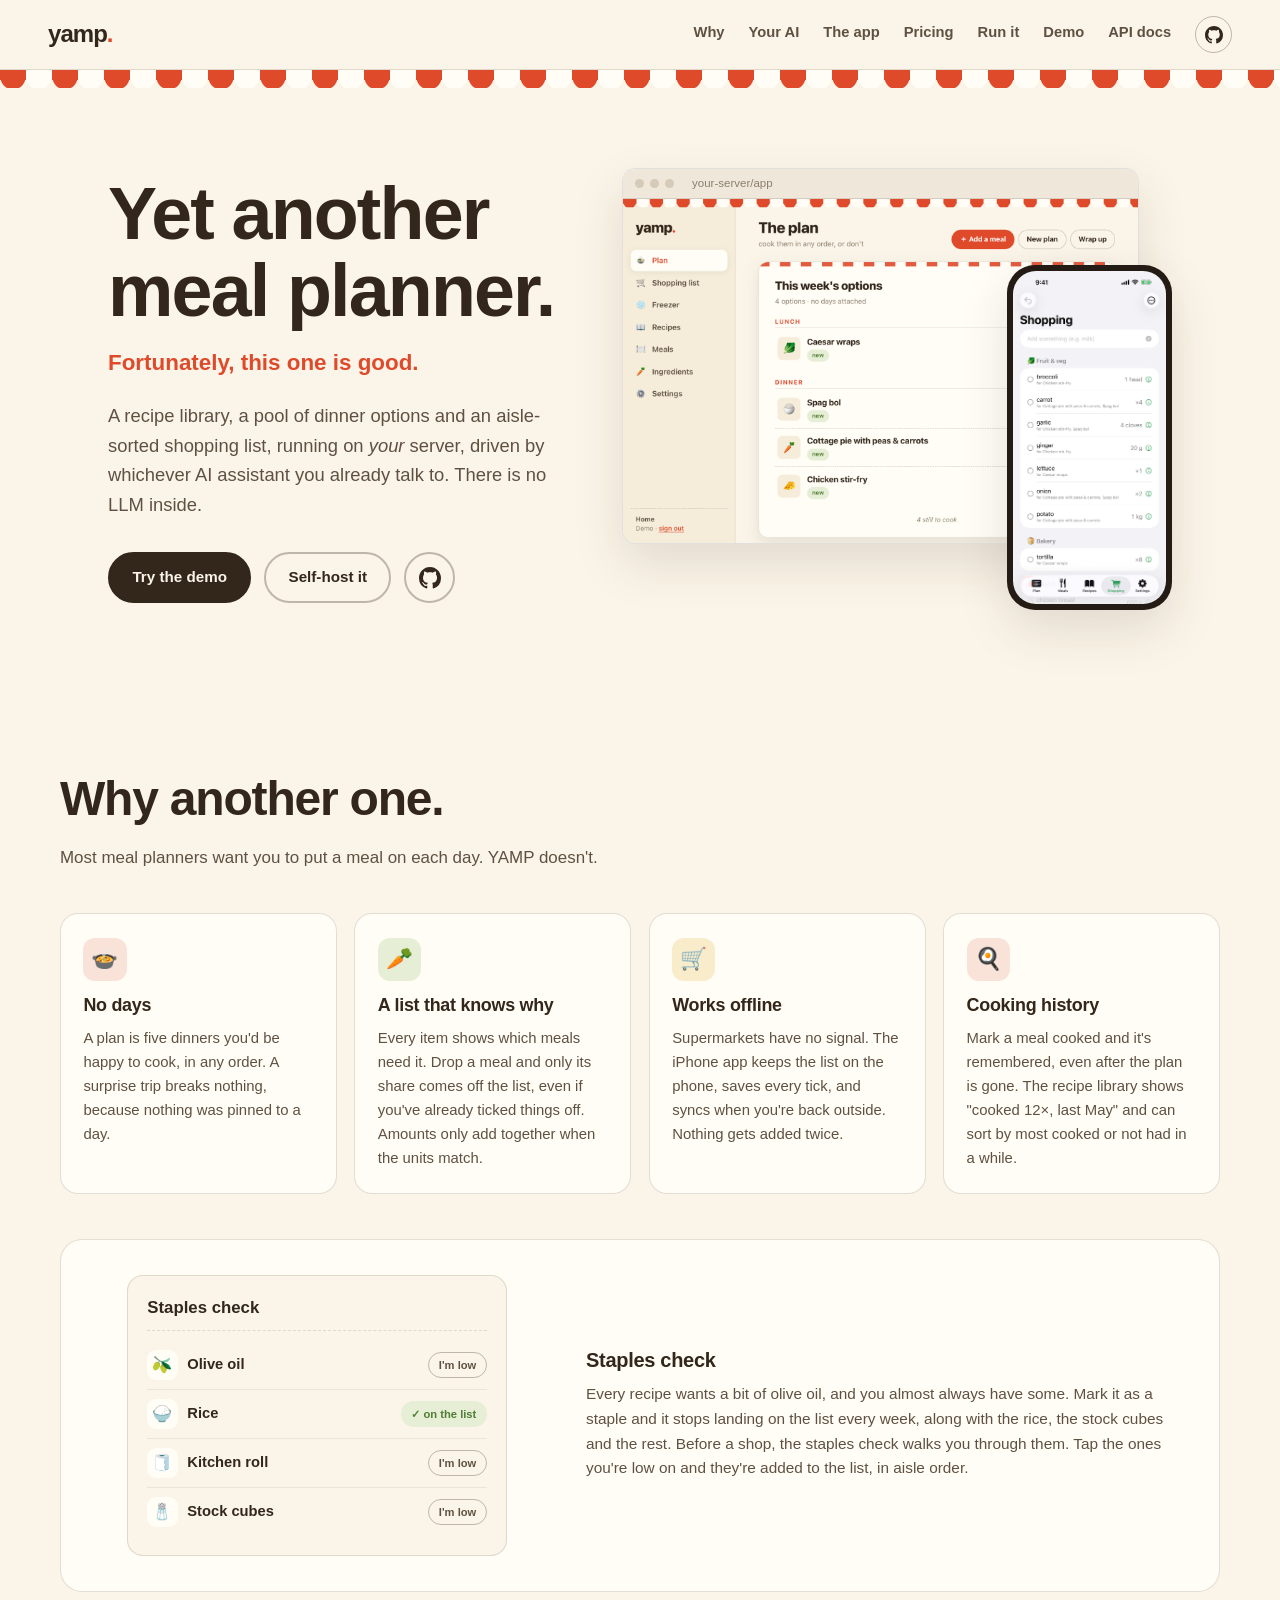
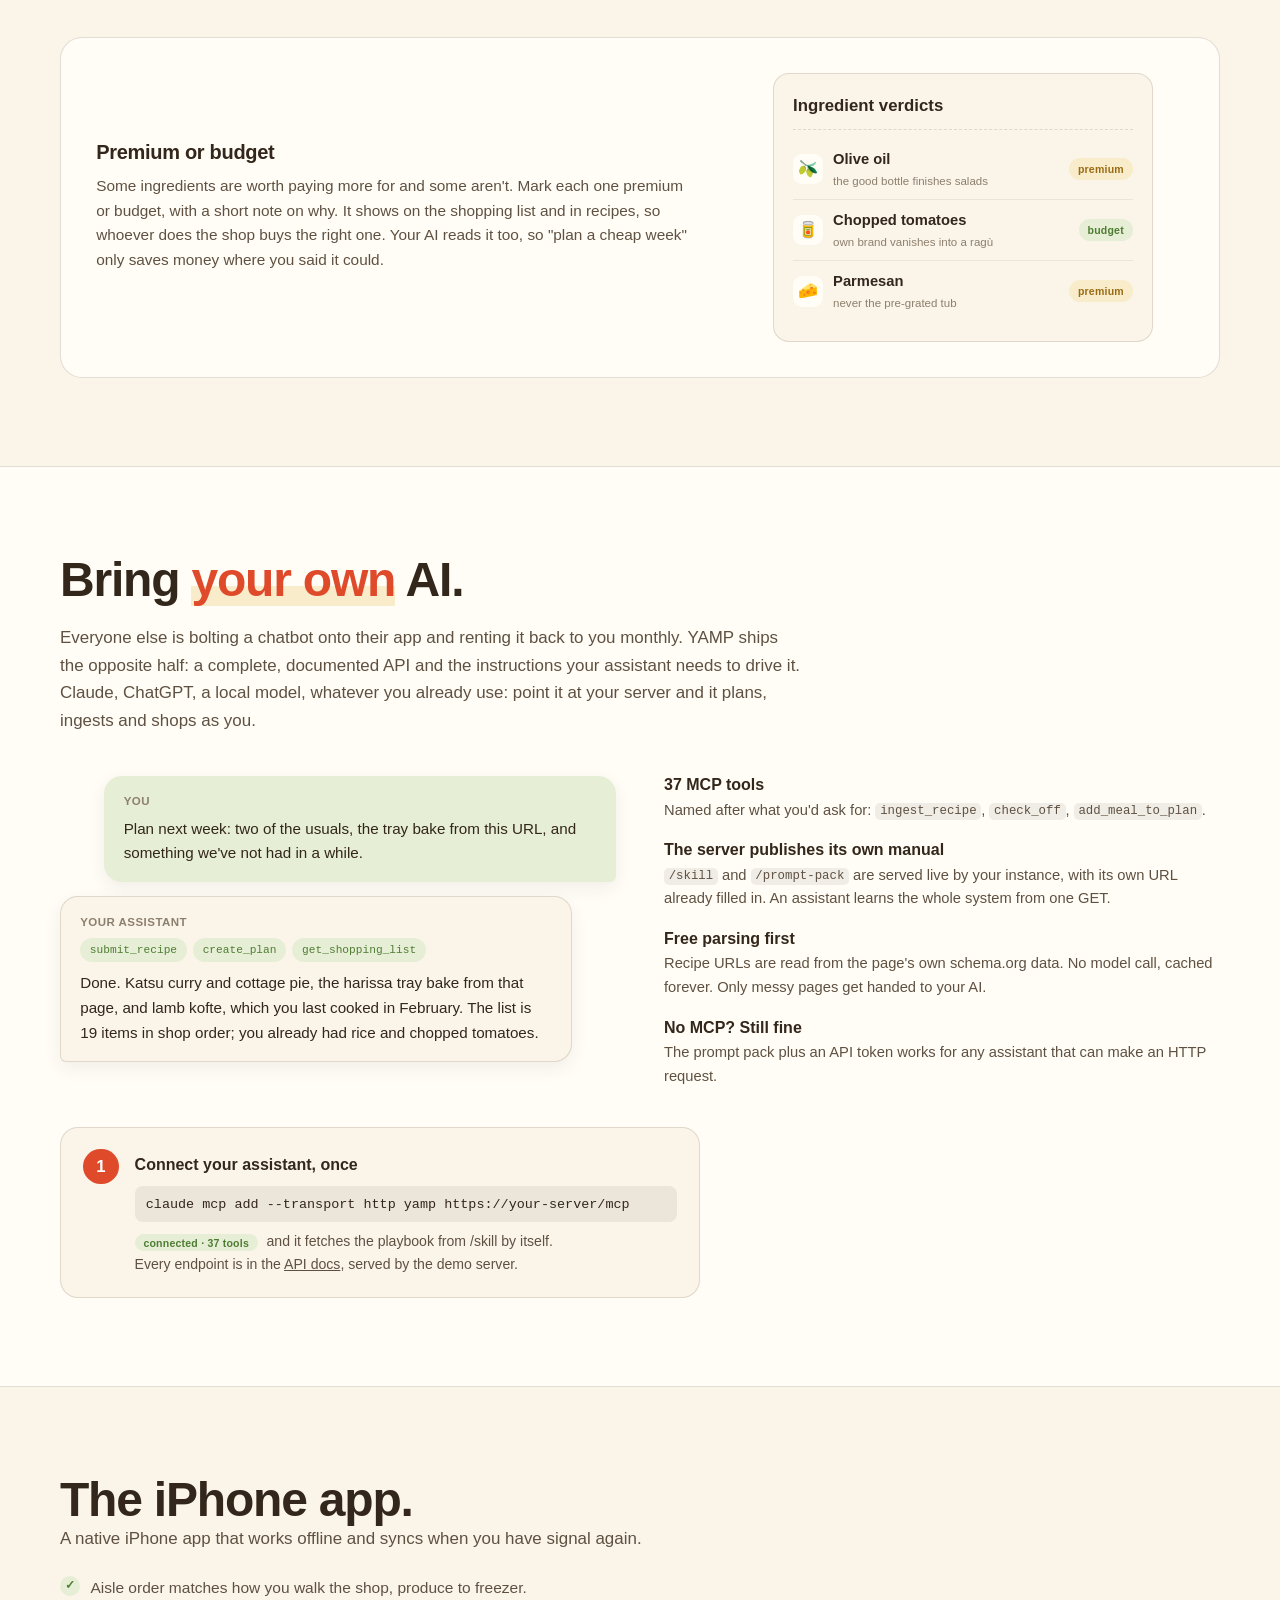
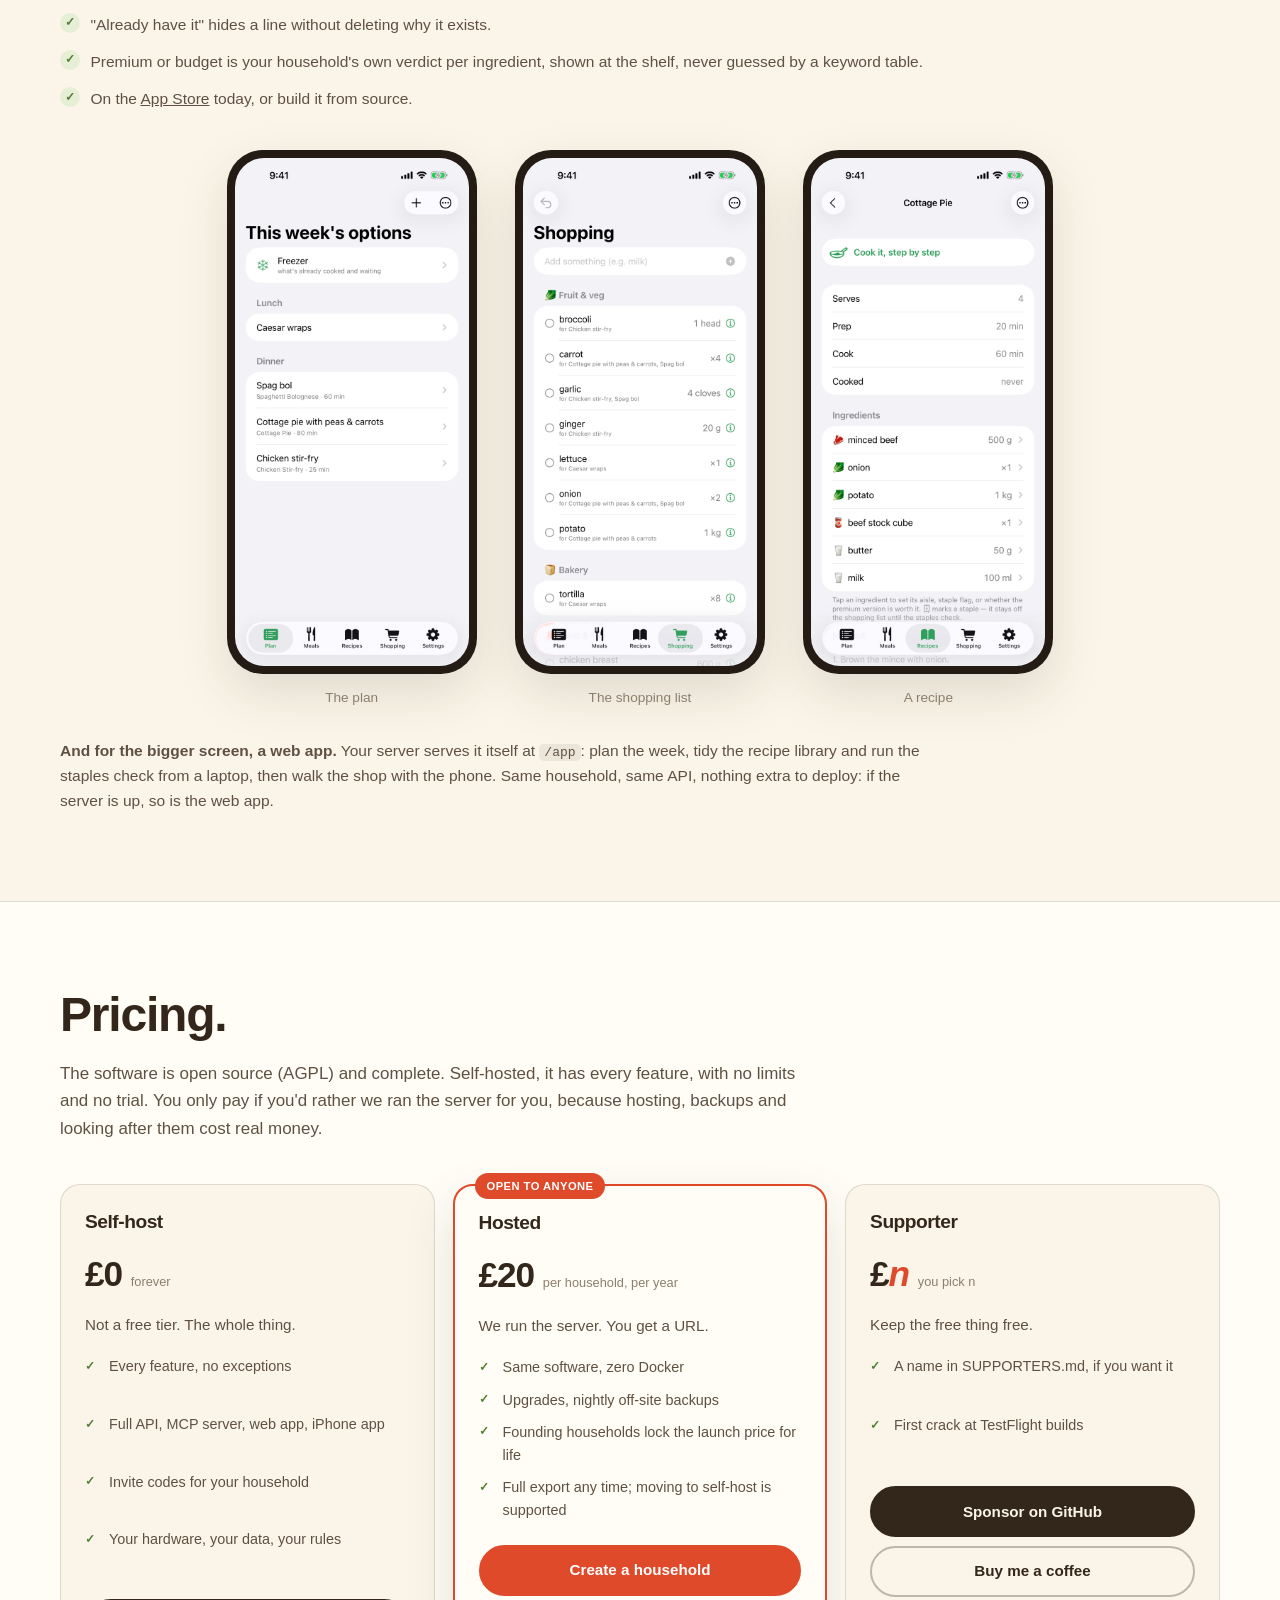
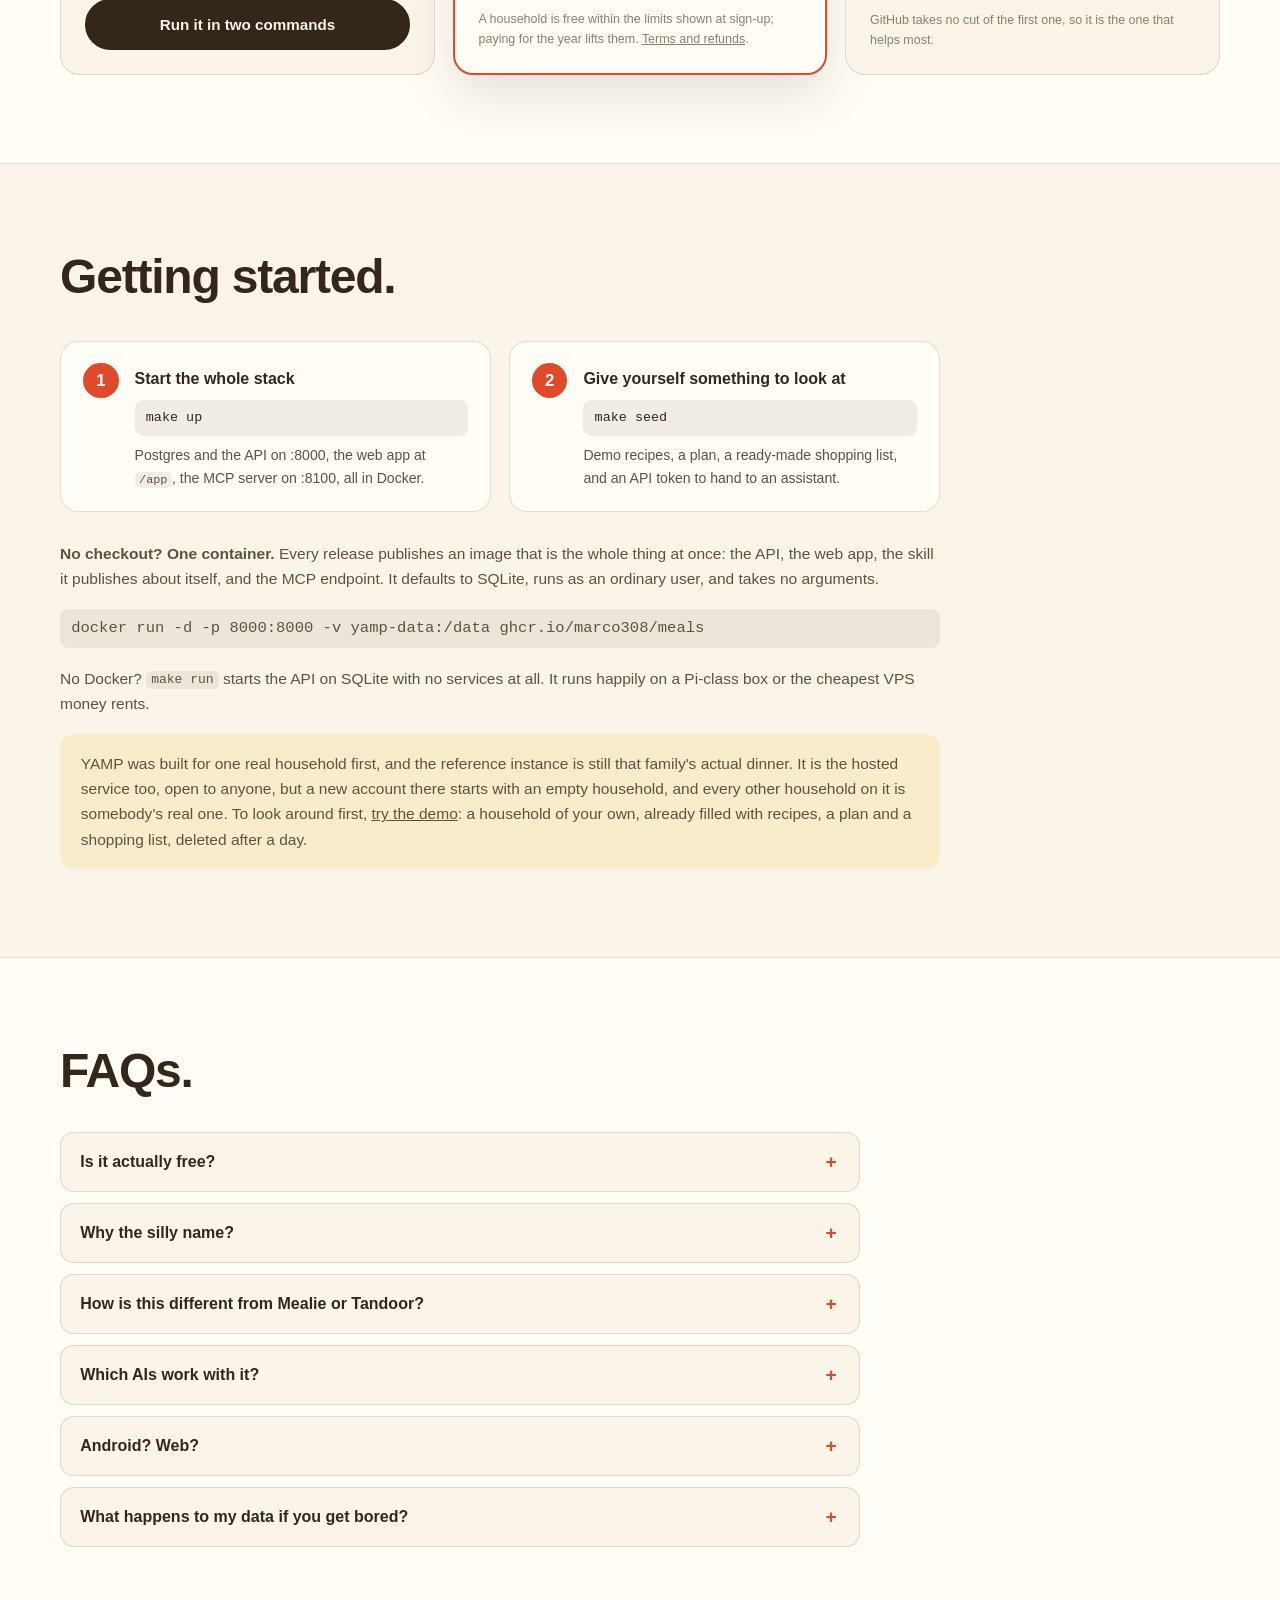
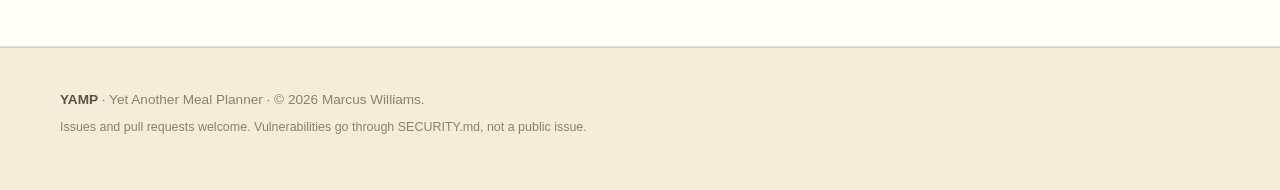
==== commit b57d8ad5: "Site: link the public demo and its API docs Try the demo (hero, nav, and the honest note in Getting " ====
--- a/docs/index.html
+++ b/docs/index.html
@@ -24,6 +24,8 @@
     <a href="#app">The app</a>
     <a href="#pricing">Pricing</a>
     <a href="#run">Run it</a>
+    <a href="https://demo-meals.marcuslab.uk/app/#/demo">Demo</a>
+    <a href="https://demo-meals.marcuslab.uk/redoc">API docs</a>
     <a class="ghost gh" href="https://github.com/marco308/meals" aria-label="YAMP on GitHub" title="GitHub"><svg viewBox="0 0 16 16" width="18" height="18" aria-hidden="true" focusable="false"><path fill="currentColor" d="M8 0c4.42 0 8 3.58 8 8a8.013 8.013 0 0 1-5.45 7.59c-.4.08-.55-.17-.55-.38 0-.27.01-1.13.01-2.2 0-.75-.25-1.23-.54-1.48 1.78-.2 3.65-.88 3.65-3.95 0-.88-.31-1.59-.82-2.15.08-.2.36-1.02-.08-2.12 0 0-.67-.22-2.2.82-.64-.18-1.32-.27-2-.27-.68 0-1.36.09-2 .27-1.53-1.03-2.2-.82-2.2-.82-.44 1.1-.16 1.92-.08 2.12-.51.56-.82 1.28-.82 2.15 0 3.06 1.86 3.75 3.64 3.95-.23.2-.44.55-.51 1.07-.46.21-1.61.55-2.33-.66-.15-.24-.6-.83-1.23-.82-.67.01-.27.38.01.53.34.19.73.9.82 1.13.16.45.68 1.31 2.69.94 0 .67.01 1.3.01 1.49 0 .21-.15.45-.55.38A7.995 7.995 0 0 1 0 8c0-4.42 3.58-8 8-8Z"/></svg></a>
   </nav>
 </header>
@@ -42,7 +44,8 @@
       you already talk to. There is no LLM inside.
     </p>
     <div class="cta">
-      <a class="btn" href="#run">Self-host it</a>
+      <a class="btn" href="https://demo-meals.marcuslab.uk/app/#/demo">Try the demo</a>
+      <a class="btn ghost" href="#run">Self-host it</a>
       <a class="btn ghost icon" href="https://github.com/marco308/meals" aria-label="YAMP on GitHub" title="GitHub"><svg viewBox="0 0 16 16" width="22" height="22" aria-hidden="true" focusable="false"><path fill="currentColor" d="M8 0c4.42 0 8 3.58 8 8a8.013 8.013 0 0 1-5.45 7.59c-.4.08-.55-.17-.55-.38 0-.27.01-1.13.01-2.2 0-.75-.25-1.23-.54-1.48 1.78-.2 3.65-.88 3.65-3.95 0-.88-.31-1.59-.82-2.15.08-.2.36-1.02-.08-2.12 0 0-.67-.22-2.2.82-.64-.18-1.32-.27-2-.27-.68 0-1.36.09-2 .27-1.53-1.03-2.2-.82-2.2-.82-.44 1.1-.16 1.92-.08 2.12-.51.56-.82 1.28-.82 2.15 0 3.06 1.86 3.75 3.64 3.95-.23.2-.44.55-.51 1.07-.46.21-1.61.55-2.33-.66-.15-.24-.6-.83-1.23-.82-.67.01-.27.38.01.53.34.19.73.9.82 1.13.16.45.68 1.31 2.69.94 0 .67.01 1.3.01 1.49 0 .21-.15.45-.55.38A7.995 7.995 0 0 1 0 8c0-4.42 3.58-8 8-8Z"/></svg></a>
     </div>
   </div>
@@ -206,6 +209,7 @@
         <p class="s-label">Connect your assistant, once</p>
         <p class="s-cmd">claude mcp add --transport http yamp https://your-server/mcp</p>
         <p class="s-note"><span class="tag green">connected · 37 tools</span> and it fetches the playbook from /skill by itself.</p>
+        <p class="s-note">Every endpoint is in the <a href="https://demo-meals.marcuslab.uk/redoc">API docs</a>, served by the demo server.</p>
       </div>
     </div>
   </div>
@@ -353,9 +357,9 @@
       first, and the reference instance is still that family's actual
       dinner. It is the hosted service too, open to anyone, but a new
       account there starts with an empty household, and every other
-      household on it is somebody's real one. The demo is
-      <span class="mono">make seed</span> on your own machine: recipes, a
-      plan and a ready-made shopping list in under a minute.
+      household on it is somebody's real one. To look around first,
+      <a href="https://demo-meals.marcuslab.uk/app/#/demo">try the demo</a>: a household of your own, already
+      filled with recipes, a plan and a shopping list, deleted after a day.
     </p>
   </div>
 </section>
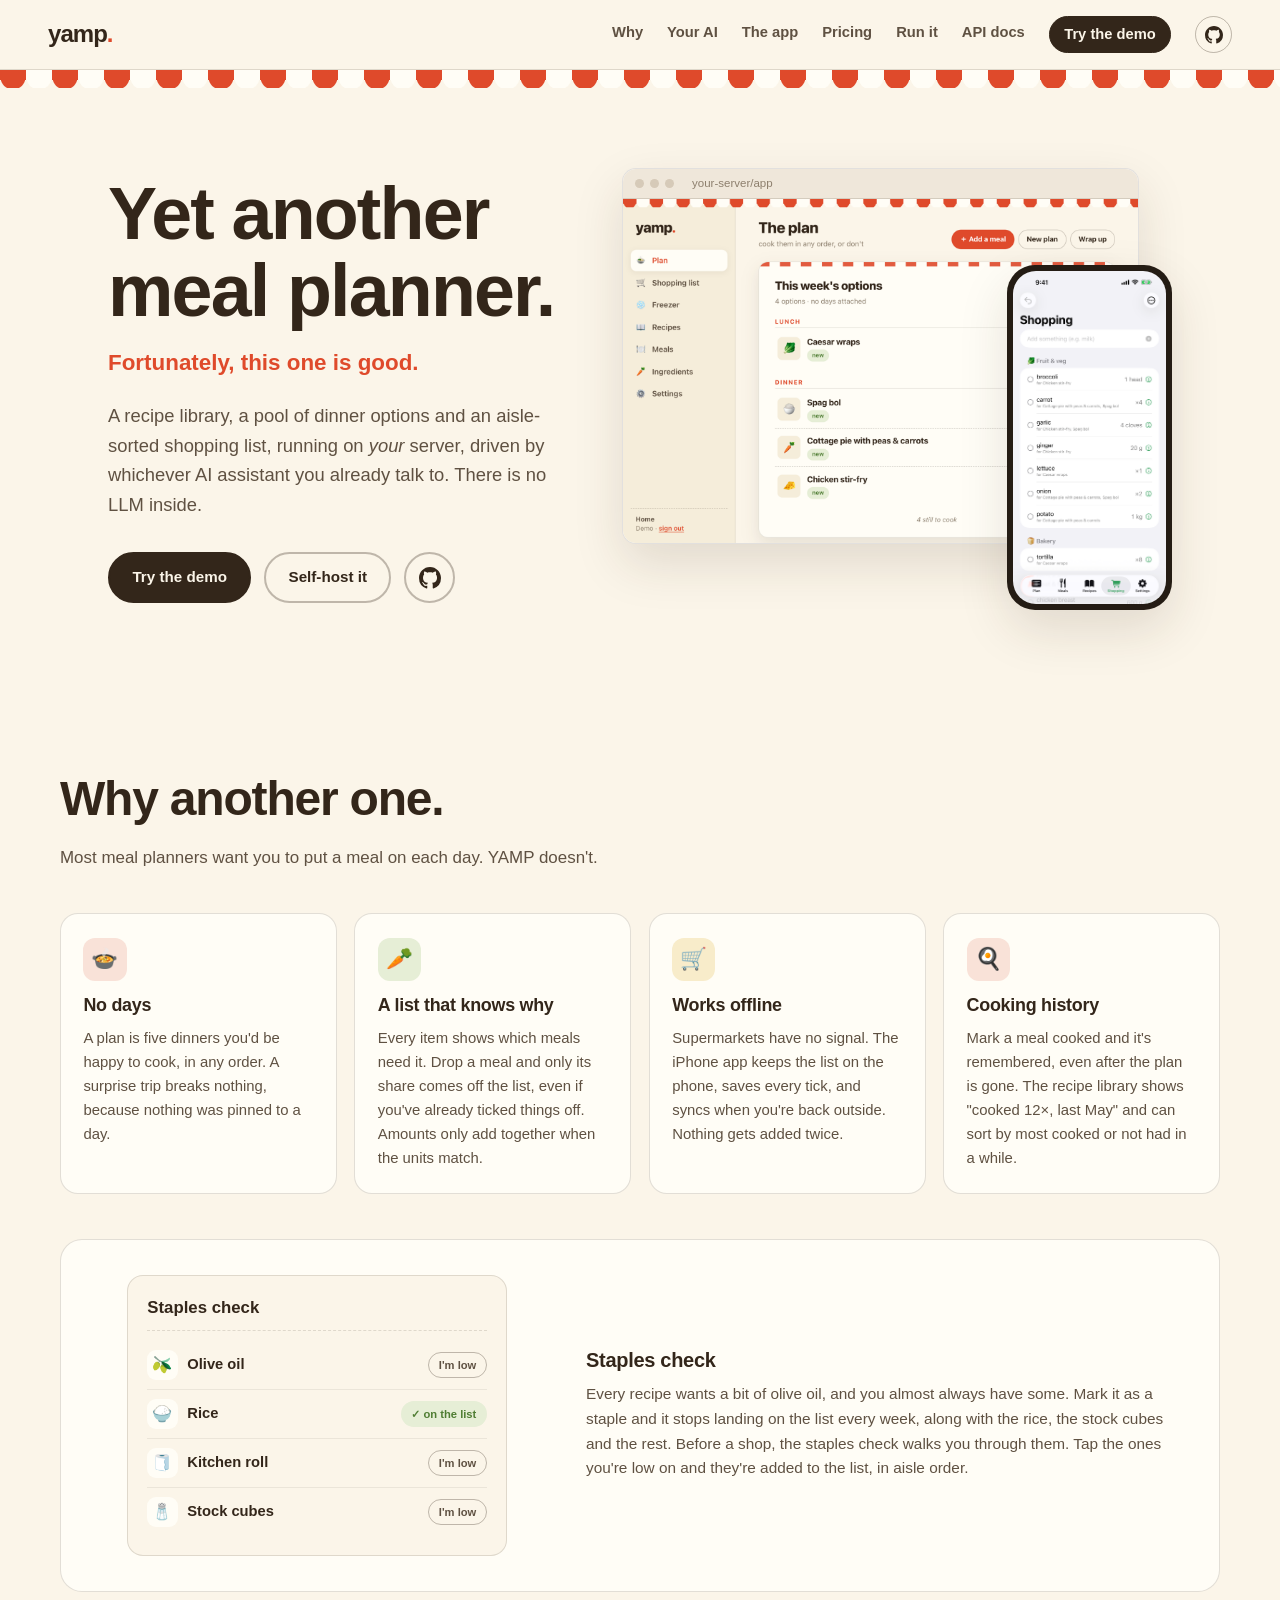
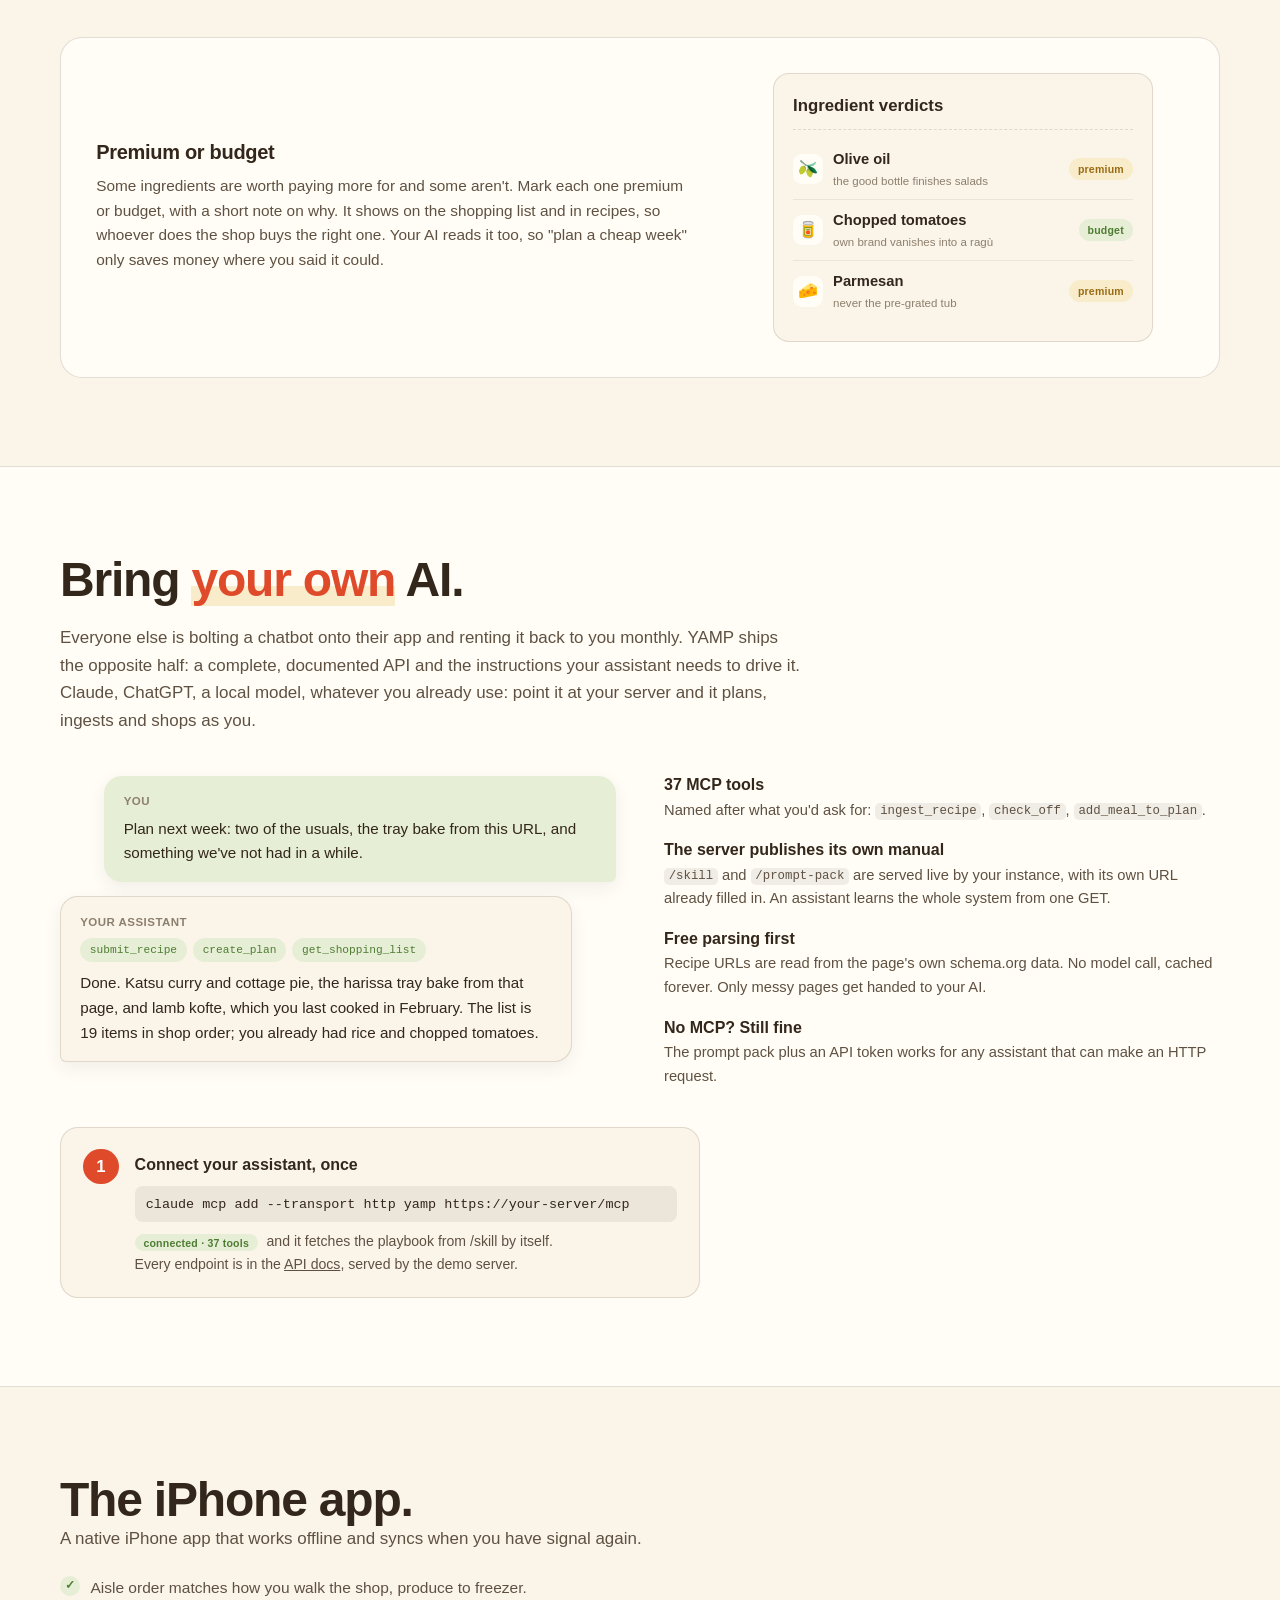
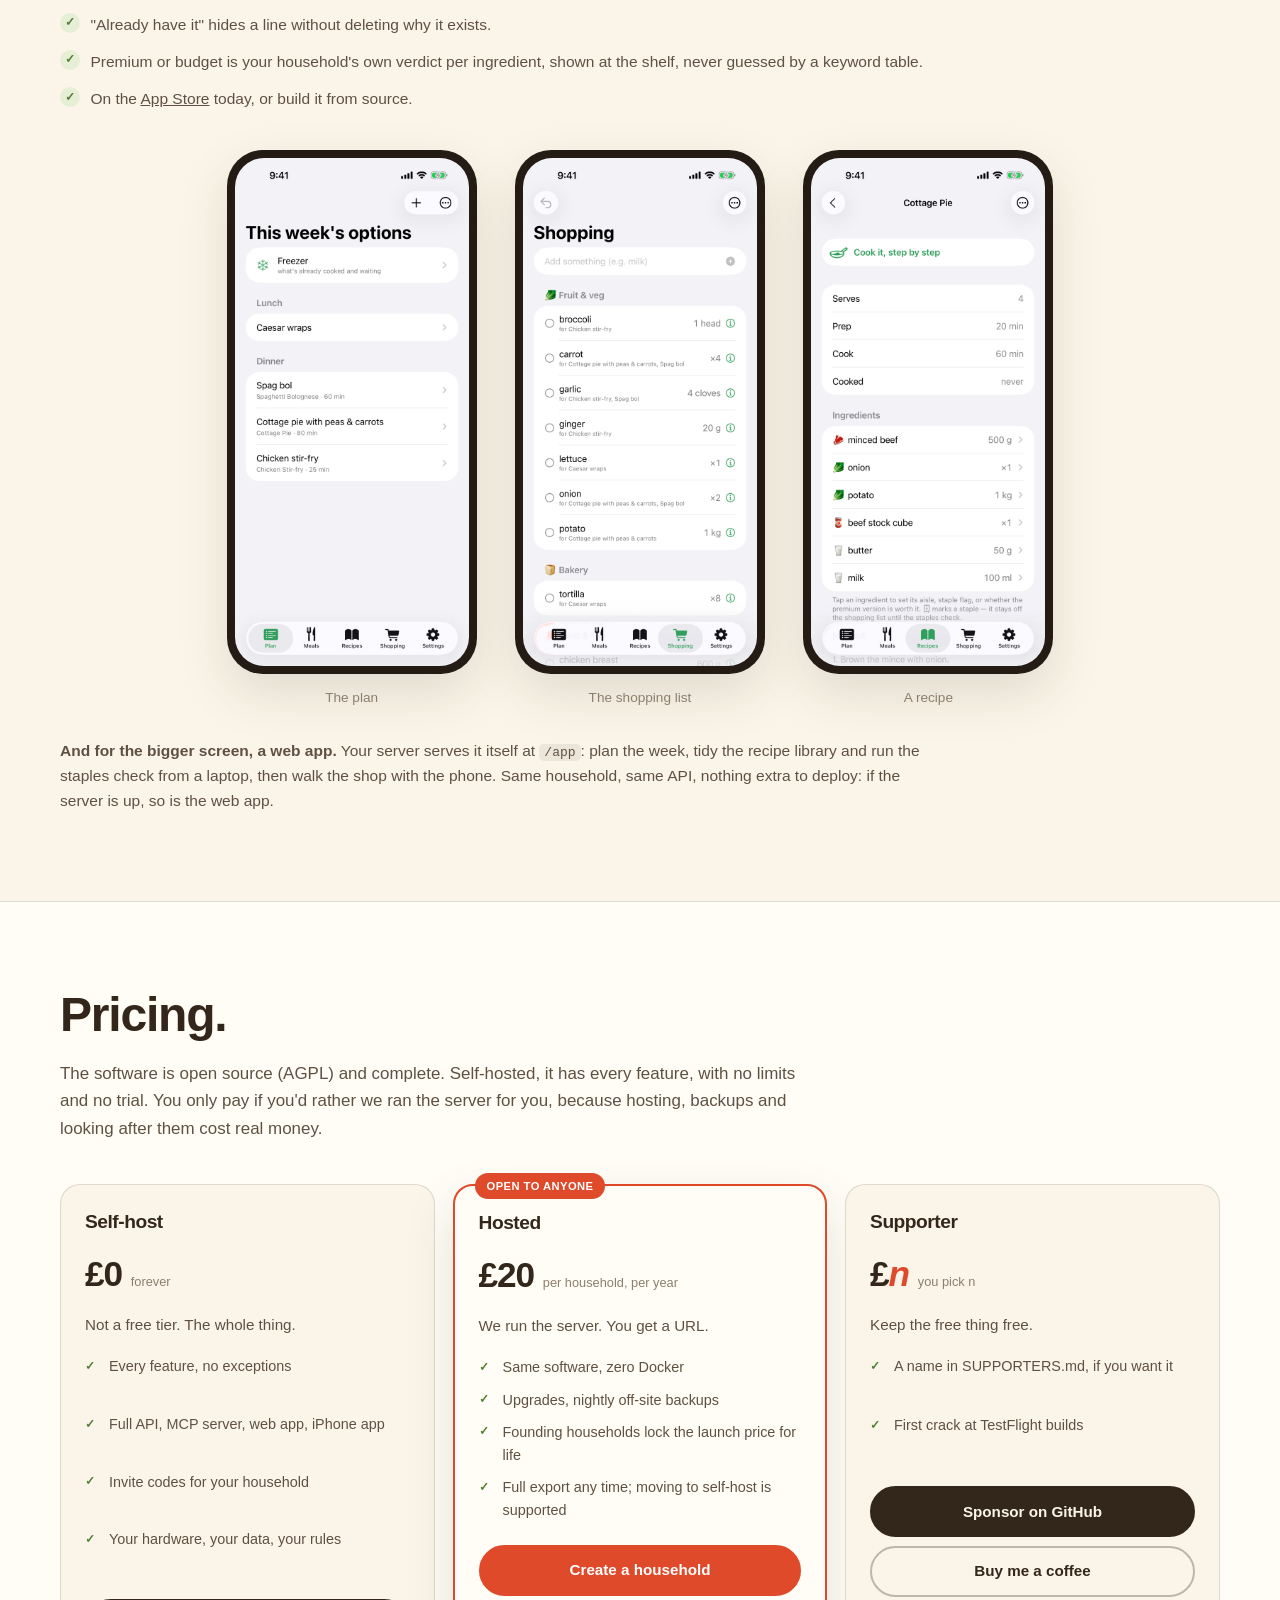
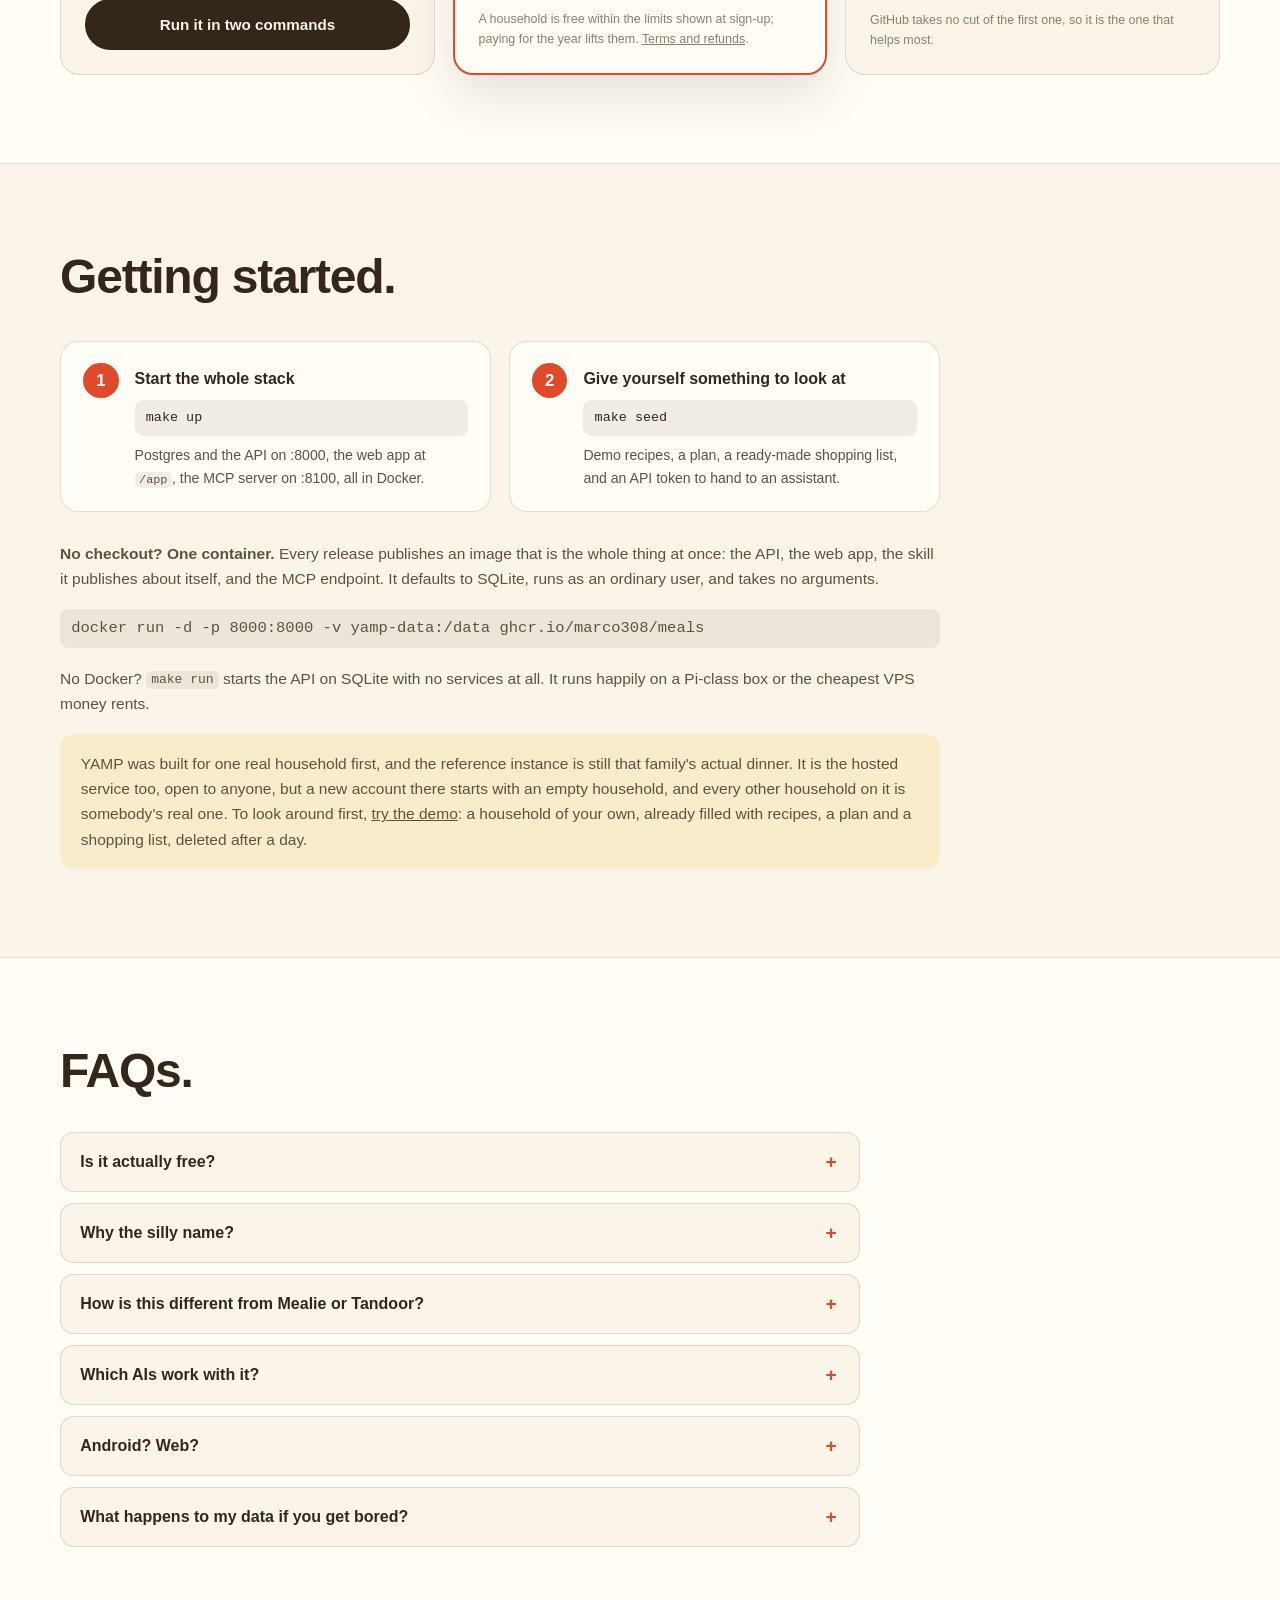
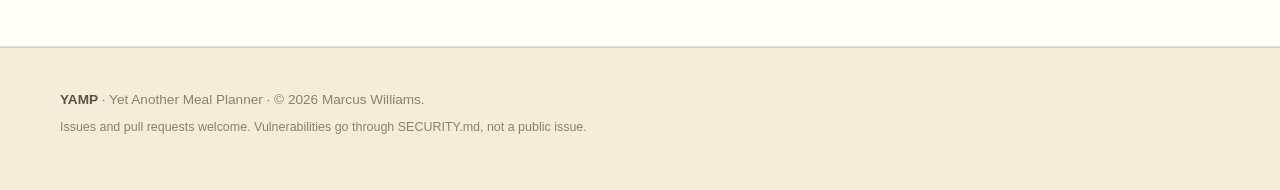
==== commit 36dbf5a7: "Site: Try the demo as a button beside the GitHub logo A filled button in the top bar, kept on phones" ====
--- a/docs/index.html
+++ b/docs/index.html
@@ -11,7 +11,7 @@
 <meta property="og:type" content="website">
 <!-- bump ?v= whenever site.css changes: the HTML is always revalidated,
      so a new query string forces every browser past its cached stylesheet -->
-<link rel="stylesheet" href="assets/site.css?v=4">
+<link rel="stylesheet" href="assets/site.css?v=5">
 <link rel="icon" href="data:image/svg+xml,<svg xmlns='http://www.w3.org/2000/svg' viewBox='0 0 100 100'><text y='.9em' font-size='90'>🍳</text></svg>">
 </head>
 <body>
@@ -24,8 +24,8 @@
     <a href="#app">The app</a>
     <a href="#pricing">Pricing</a>
     <a href="#run">Run it</a>
-    <a href="https://demo-meals.marcuslab.uk/app/#/demo">Demo</a>
     <a href="https://demo-meals.marcuslab.uk/redoc">API docs</a>
+    <a class="ghost demo" href="https://demo-meals.marcuslab.uk/app/#/demo">Try the demo</a>
     <a class="ghost gh" href="https://github.com/marco308/meals" aria-label="YAMP on GitHub" title="GitHub"><svg viewBox="0 0 16 16" width="18" height="18" aria-hidden="true" focusable="false"><path fill="currentColor" d="M8 0c4.42 0 8 3.58 8 8a8.013 8.013 0 0 1-5.45 7.59c-.4.08-.55-.17-.55-.38 0-.27.01-1.13.01-2.2 0-.75-.25-1.23-.54-1.48 1.78-.2 3.65-.88 3.65-3.95 0-.88-.31-1.59-.82-2.15.08-.2.36-1.02-.08-2.12 0 0-.67-.22-2.2.82-.64-.18-1.32-.27-2-.27-.68 0-1.36.09-2 .27-1.53-1.03-2.2-.82-2.2-.82-.44 1.1-.16 1.92-.08 2.12-.51.56-.82 1.28-.82 2.15 0 3.06 1.86 3.75 3.64 3.95-.23.2-.44.55-.51 1.07-.46.21-1.61.55-2.33-.66-.15-.24-.6-.83-1.23-.82-.67.01-.27.38.01.53.34.19.73.9.82 1.13.16.45.68 1.31 2.69.94 0 .67.01 1.3.01 1.49 0 .21-.15.45-.55.38A7.995 7.995 0 0 1 0 8c0-4.42 3.58-8 8-8Z"/></svg></a>
   </nav>
 </header>
--- a/docs/assets/site.css
+++ b/docs/assets/site.css
@@ -137,6 +137,8 @@
   color: var(--ink);
 }
 .masthead nav a.ghost:hover { background: var(--ink); color: var(--cream); border-color: var(--ink); }
+.masthead nav a.demo { background: var(--ink); color: var(--cream); border-color: var(--ink); }
+.masthead nav a.demo:hover { background: var(--tomato); border-color: var(--tomato); color: #fff; }
 .masthead nav a.gh { display: inline-grid; place-items: center; padding: 0; width: 2.3rem; height: 2.3rem; }
 .masthead nav a.gh svg { display: block; }
 
